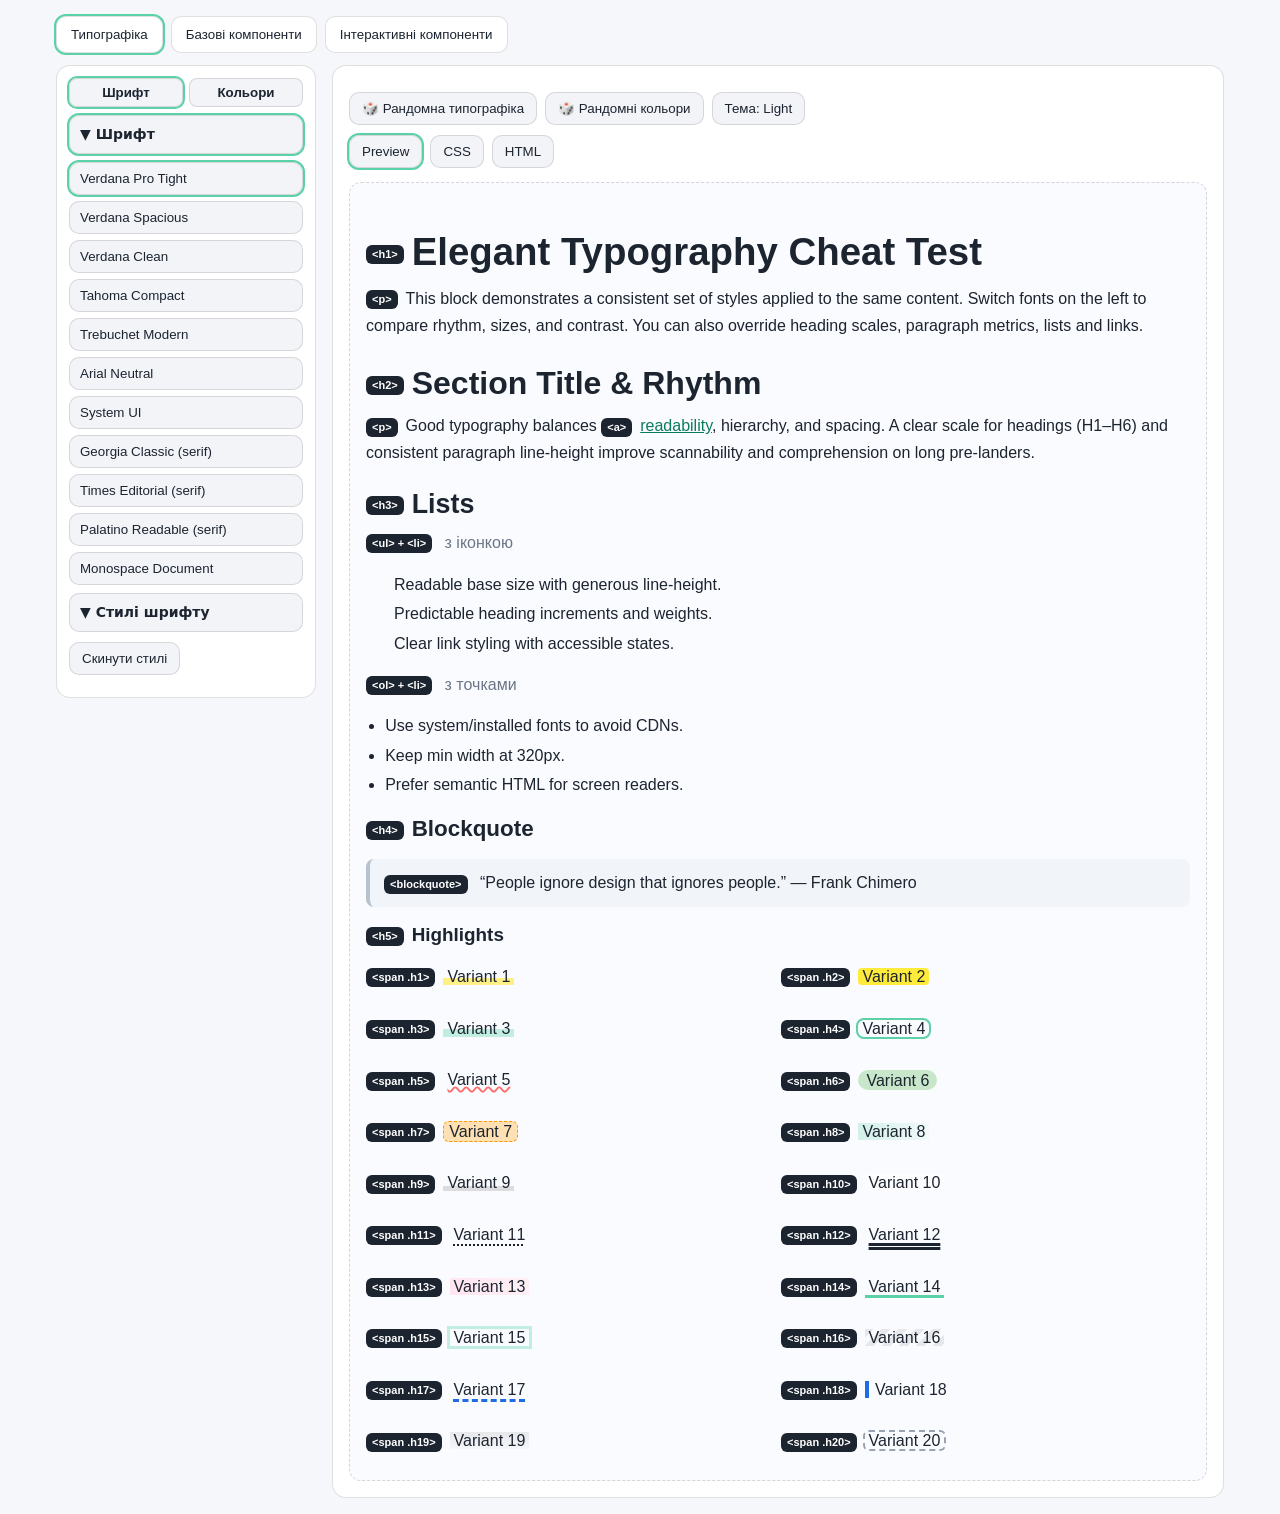
==== index.html @ ba59d9f2 "fix typography, add colors and first buttons" ====
<!DOCTYPE html>
<html lang="uk">
    <head>
        <meta charset="utf-8" />
        <meta
            name="viewport"
            content="width=device-width, initial-scale=1, minimum-scale=1"
        />
        <title>Pre-landers UI Cheatsheet</title>
        <style>
            /* ===== ТЕМА ДОДАТКА (без CSS-змінних) — впливає на оболонку, НЕ на Preview ===== */
            body.theme-dark {
                background: #0b0c0f;
                color: #e6e8ee;
            }
            body.theme-light {
                background: #f6f7fb;
                color: #1c2430;
            }

            /* ===== БАЗОВІ СТИЛІ (за вимогою) ===== */
            * {
                box-sizing: border-box;
            }
            html,
            body {
                height: 100%;
            }
            html {
                scroll-behavior: smooth;
            }
            body {
                margin: 0;
                font: 14px/1.5 system-ui, -apple-system, "Segoe UI", Roboto,
                    Arial, sans-serif;
                -webkit-font-smoothing: antialiased;
                -moz-osx-font-smoothing: grayscale;
            }
            main {
                flex-grow: 1;
            }
            figure {
                margin: 0;
            }
            img {
                max-width: 100%;
                height: auto;
                display: block;
            }

            /* ===== РОЗКЛАДКА ===== */
            .app {
                max-width: 1200px;
                margin: 0 auto;
                padding: 16px;
            }
            .top-tabs {
                display: flex;
                gap: 8px;
                flex-wrap: wrap;
                margin-bottom: 12px;
            }
            .top-tab {
                padding: 10px 14px;
                border-radius: 10px;
                cursor: pointer;
                user-select: none;
                border: 1px solid rgba(0, 0, 0, 0.12);
                background: #fff;
                color: #1c2430;
            }
            body.theme-dark .top-tab {
                border-color: rgba(255, 255, 255, 0.08);
                background: #12141a;
                color: #fff;
            }
            .top-tab[aria-selected="true"] {
                outline: 2px solid #5bd1a8;
            }

            .shell {
                display: grid;
                grid-template-columns: 260px 1fr;
                gap: 16px;
            }
            @media (max-width: 900px) {
                .shell {
                    grid-template-columns: 1fr;
                }
            }
            .tab {
                display: none;
            }
            .tab[data-active="true"] {
                display: grid;
            }

            /* ===== САЙДБАР ===== */
            .sidebar {
                position: sticky;
                top: 12px;
                align-self: start;
                padding: 12px;
                border-radius: 14px;
                border: 1px solid rgba(0, 0, 0, 0.12);
                background: #fff;
            }
            body.theme-dark .sidebar {
                border-color: rgba(255, 255, 255, 0.08);
                background: #12141a;
            }
            .sidebar h4 {
                margin: 8px 0 6px;
                font-size: 12px;
                letter-spacing: 0.06em;
                text-transform: uppercase;
                color: #6b7686;
            }
            body.theme-dark .sidebar h4 {
                color: #9aa3b2;
            }
            .sidebar-tabs {
                display: flex;
                gap: 6px;
                margin-bottom: 8px;
            }
            .sidebar-tab {
                flex: 1;
                padding: 6px 8px;
                border-radius: 8px;
                border: 1px solid rgba(0, 0, 0, 0.12);
                background: #f2f4f8;
                color: #1c2430;
                cursor: pointer;
                text-align: center;
                font-weight: 600;
            }
            body.theme-dark .sidebar-tab {
                background: #0e1015;
                color: #e6e8ee;
                border-color: rgba(255, 255, 255, 0.08);
            }
            .sidebar-tab[aria-selected="true"] {
                outline: 2px solid #5bd1a8;
            }

            /* Акордеон у підпанелі "Шрифт" */
            .acc-head {
                margin: 8px 0;
                padding: 8px 10px;
                border-radius: 10px;
                border: 1px solid rgba(0, 0, 0, 0.12);
                background: #f2f4f8;
                cursor: pointer;
                font-weight: 700;
            }
            body.theme-dark .acc-head {
                background: #0e1015;
                color: #e6e8ee;
                border-color: rgba(255, 255, 255, 0.08);
            }
            .acc-head[aria-expanded="true"] {
                outline: 2px solid #5bd1a8;
            }
            .acc-body {
                display: none;
                margin-top: 8px;
            }
            .acc-body[data-open="true"] {
                display: block;
            }

            .list {
                display: flex;
                flex-direction: column;
                gap: 6px;
                margin: 0;
                padding: 0;
                list-style: none;
            }
            .list button,
            .list .disabled {
                width: 100%;
                text-align: left;
                padding: 8px 10px;
                border-radius: 10px;
                cursor: pointer;
                border: 1px solid rgba(0, 0, 0, 0.12);
                background: #f2f4f8;
                color: #1c2430;
            }
            body.theme-dark .list button,
            body.theme-dark .list .disabled {
                background: #0e1015;
                color: #e6e8ee;
                border-color: rgba(255, 255, 255, 0.08);
            }
            .list .disabled {
                opacity: 0.6;
                cursor: not-allowed;
            }
            .list button.active {
                outline: 2px solid #5bd1a8;
            }

            /* Панель контенту */
            .panel {
                padding: 16px;
                border-radius: 14px;
                border: 1px solid rgba(0, 0, 0, 0.12);
                background: #fff;
            }
            body.theme-dark .panel {
                background: #12141a;
                border-color: rgba(255, 255, 255, 0.08);
            }

            .inner-tabs {
                display: flex;
                gap: 8px;
                margin: 10px 0 14px;
            }
            .inner-tab {
                padding: 8px 12px;
                border-radius: 10px;
                border: 1px solid rgba(0, 0, 0, 0.12);
                background: #f2f4f8;
                color: #1c2430;
                cursor: pointer;
            }
            body.theme-dark .inner-tab {
                background: #0e1015;
                color: #fff;
                border-color: rgba(255, 255, 255, 0.08);
            }
            .inner-tab[aria-selected="true"] {
                outline: 2px solid #5bd1a8;
            }

            .buttons {
                display: flex;
                gap: 8px;
                flex-wrap: wrap;
                margin: 10px 0;
            }
            .btn {
                padding: 8px 12px;
                border-radius: 10px;
                border: 1px solid rgba(0, 0, 0, 0.12);
                background: #f2f4f8;
                color: #1c2430;
                cursor: pointer;
            }
            .btn.primary {
                background: #5bd1a8;
                color: #0a0e0c;
                border-color: transparent;
                font-weight: 600;
            }
            body.theme-dark .btn {
                background: #0e1015;
                color: #e6e8ee;
                border-color: rgba(255, 255, 255, 0.08);
            }
            .btn.ghost {
                background: transparent;
            }

            .badge {
                display: inline-block;
                vertical-align: middle;
                font-size: 11px;
                line-height: 1;
                padding: 4px 6px;
                border-radius: 6px;
                margin-right: 8px;
                color: #fff;
                background: #1c2430;
                font-weight: 700;
            }
            body.theme-dark .badge {
                background: #5bd1a8;
                color: #0a0e0c;
            }

            /* ===== КОНТРОЛИ ===== */
            .controls {
                display: grid;
                grid-template-columns: repeat(2, minmax(0, 1fr));
                gap: 10px;
                margin-top: 10px;
            }
            @media (max-width: 640px) {
                .controls {
                    grid-template-columns: 1fr;
                }
            }
            .control {
                border: 1px solid rgba(0, 0, 0, 0.12);
                border-radius: 10px;
                padding: 10px;
                background: #f2f4f8;
            }
            body.theme-dark .control {
                border-color: rgba(255, 255, 255, 0.08);
                background: #0e1015;
            }
            .control h5 {
                margin: 0 0 8px;
                font-size: 12px;
                color: #6b7686;
                letter-spacing: 0.04em;
                text-transform: uppercase;
            }
            body.theme-dark .control h5 {
                color: #9aa3b2;
            }
            .control .row {
                display: grid;
                grid-template-columns: 120px 1fr;
                gap: 8px;
                align-items: center;
                margin: 6px 0;
            }
            .control label {
                font-size: 12px;
                color: #6b7686;
            }
            body.theme-dark .control label {
                color: #9aa3b2;
            }
            .control select,
            .control input[type="number"] {
                width: 100%;
                padding: 8px;
                border-radius: 8px;
                border: 1px solid rgba(0, 0, 0, 0.15);
                background: #fff;
                color: #1c2430;
            }
            body.theme-dark .control select,
            body.theme-dark .control input[type="number"] {
                background: #0c0e13;
                color: #e6e8ee;
                border-color: rgba(255, 255, 255, 0.12);
            }

            /* ===== ПРЕВ’Ю (фон цього блоку може рандомитись) ===== */
            .preview {
                border: 1px dashed rgba(0, 0, 0, 0.15);
                border-radius: 12px;
                padding: 16px;
                background: #fafbfe;
            }
            body.theme-dark .preview {
                border-color: rgba(255, 255, 255, 0.12);
                background: rgba(255, 255, 255, 0.02);
            }

            /* ===== БАЗОВИЙ ВИГЛЯД КОНТЕНТУ ===== */
            .content h1,
            .content h2,
            .content h3,
            .content h4,
            .content h5,
            .content h6 {
                margin: 0.8em 0 0.35em;
            }
            .content p {
                margin: 0.6em 0;
            }
            .content a {
                color: #0a7c5e;
            }
            .content ul,
            .content ol {
                padding-left: 1.2em;
            }
            .content li {
                margin: 0.35em 0;
            }
            .content blockquote {
                margin: 1em 0;
                padding: 12px 14px;
                border-left: 4px solid #b8c2cc;
                background: #f1f4f8;
                border-radius: 8px;
            }

            /* ===== БЛОКИ КОДУ (CSS/HTML) — високі та «гумові» ===== */
            .codebox {
                background: #10131a;
                border: 1px solid rgba(255, 255, 255, 0.2);
                border-radius: 12px;
                padding: 12px;
                position: relative;
                font-family: "Courier New", Courier, "Lucida Console", Monaco,
                    monospace;
                font-size: 13px;
                line-height: 1.5;
                color: #dfe3ea;
                white-space: pre;
                overflow: auto;
                min-height: 620px;
                max-height: none;
            }
            body.theme-light .codebox {
                background: #0a0c11;
                border-color: rgba(0, 0, 0, 0.2);
                color: #dfe3ea;
            }
            .copybar {
                display: flex;
                justify-content: flex-end;
                gap: 8px;
                margin: 8px 0;
            }
            .notice {
                color: #6b7686;
                font-size: 12px;
            }
            body.theme-dark .notice {
                color: #9aa3b2;
            }

            /* ===== ПІДСВІТКИ (20 варіантів) ===== */
            .highlight {
                padding: 0 0.25em;
            }
            .highlight-1 {
                background: linear-gradient(
                    180deg,
                    rgba(255, 255, 0, 0) 60%,
                    rgba(255, 239, 120, 0.9) 60%
                );
            }
            .highlight-2 {
                background: #ffeb3b;
                border-radius: 4px;
            }
            .highlight-3 {
                box-shadow: inset 0 -8px 0 rgba(91, 209, 168, 0.35);
            }
            .highlight-4 {
                outline: 2px solid #5bd1a8;
                border-radius: 6px;
            }
            .highlight-5 {
                text-decoration: underline wavy #ff6d6d 2px;
            }
            .highlight-6 {
                background: #c8e6c9;
                border-radius: 999px;
                padding: 0.1em 0.5em;
            }
            .highlight-7 {
                background: #ffe0b2;
                border: 1px dashed #ff9800;
                border-radius: 6px;
                padding: 0.05em 0.3em;
            }
            .highlight-8 {
                background: linear-gradient(
                    90deg,
                    rgba(91, 209, 168, 0.25),
                    rgba(91, 209, 168, 0.05)
                );
            }
            .highlight-9 {
                background: linear-gradient(
                    180deg,
                    transparent 70%,
                    rgba(0, 0, 0, 0.12) 0%
                );
            }
            .highlight-10 {
                text-shadow: 0 1px 0 #fff;
                background: linear-gradient(
                    180deg,
                    rgba(255, 255, 255, 0.65),
                    rgba(255, 255, 255, 0.3)
                );
                border-radius: 4px;
            }
            /* додаткові 10 */
            .highlight-11 {
                text-decoration: underline dotted currentColor 2px;
                text-underline-offset: 4px;
            }
            .highlight-12 {
                text-decoration: underline double currentColor 3px;
                text-underline-offset: 3px;
            }
            .highlight-13 {
                background: linear-gradient(90deg, #ffe5f0, #fff0f5);
            }
            .highlight-14 {
                border-bottom: 3px solid #5bd1a8;
            }
            .highlight-15 {
                box-shadow: 0 0 0 3px rgba(91, 209, 168, 0.35);
            }
            .highlight-16 {
                background: repeating-linear-gradient(
                    135deg,
                    rgba(0, 0, 0, 0.08),
                    rgba(0, 0, 0, 0.08) 6px,
                    transparent 6px,
                    transparent 12px
                );
            }
            .highlight-17 {
                text-decoration: underline dashed #1e6be3 3px;
                text-underline-offset: 4px;
            }
            .highlight-18 {
                border-left: 4px solid #1e6be3;
                padding-left: 0.4em;
            }
            .highlight-19 {
                background: linear-gradient(
                    180deg,
                    rgba(0, 0, 0, 0.08),
                    rgba(0, 0, 0, 0.02)
                );
            }
            .highlight-20 {
                outline: 2px dashed #9aa3b2;
                border-radius: 4px;
            }
        </style>
    </head>
    <body class="theme-light">
        <div class="app">
            <div class="top-tabs" role="tablist" aria-label="Main tabs">
                <button
                    class="top-tab"
                    role="tab"
                    aria-selected="true"
                    data-tab="typography"
                >
                    Типографіка
                </button>
                <button
                    class="top-tab"
                    role="tab"
                    aria-selected="false"
                    data-tab="standard"
                >
                    Базові компоненти
                </button>
                <button
                    class="top-tab"
                    role="tab"
                    aria-selected="false"
                    data-tab="interactive"
                >
                    Інтерактивні компоненти
                </button>
            </div>

            <!-- ===== ВКЛАДКА ТИПОГРАФІКА ===== -->
            <section
                class="shell tab"
                id="tab-typography"
                data-active="true"
                aria-label="Типографіка"
            >
                <aside class="sidebar" id="tab-typography-sidebar">
                    <div
                        class="sidebar-tabs"
                        role="tablist"
                        aria-label="Sidebar tabs"
                    >
                        <button
                            class="sidebar-tab"
                            id="sbFontsBtn"
                            aria-selected="true"
                            data-sb="fonts"
                        >
                            Шрифт
                        </button>
                        <button
                            class="sidebar-tab"
                            id="sbColorsBtn"
                            aria-selected="false"
                            data-sb="colors"
                        >
                            Кольори
                        </button>
                    </div>

                    <!-- Підпанель: ШРИФТ -->
                    <div id="sbFonts" data-sb-panel="fonts">
                        <!-- Акордеон "Шрифт" -->
                        <div
                            class="acc-head"
                            role="button"
                            data-acc="fonts"
                            aria-expanded="true"
                        >
                            &#x25BC; Шрифт
                        </div>
                        <div
                            class="acc-body"
                            data-acc-panel="fonts"
                            data-open="true"
                        >
                            <ul class="list" id="fontList"></ul>
                        </div>

                        <!-- Акордеон "Стилі шрифту" -->
                        <div
                            class="acc-head"
                            role="button"
                            data-acc="styles"
                            aria-expanded="false"
                        >
                            &#x25BC; Стилі шрифту
                        </div>
                        <div class="acc-body" data-acc-panel="styles">
                            <div class="control">
                                <h5>База</h5>
                                <div class="row">
                                    <label for="baseSize">Base size</label>
                                    <input
                                        id="baseSize"
                                        type="number"
                                        min="12"
                                        max="22"
                                        step="1"
                                        value="16"
                                    />
                                </div>
                            </div>

                            <div class="control">
                                <h5>Заголовки — розміри</h5>
                                <div class="row">
                                    <label>H1 size</label
                                    ><select data-key="h1.size"></select>
                                </div>
                                <div class="row">
                                    <label>H2 size</label
                                    ><select data-key="h2.size"></select>
                                </div>
                                <div class="row">
                                    <label>H3 size</label
                                    ><select data-key="h3.size"></select>
                                </div>
                                <div class="row">
                                    <label>H4 size</label
                                    ><select data-key="h4.size"></select>
                                </div>
                                <div class="row">
                                    <label>H5 size</label
                                    ><select data-key="h5.size"></select>
                                </div>
                                <div class="row">
                                    <label>H6 size</label
                                    ><select data-key="h6.size"></select>
                                </div>
                            </div>

                            <div class="control">
                                <h5>Заголовки — товщина / міжряддя</h5>
                                <div class="row">
                                    <label>H1</label
                                    ><select data-key="h1.weight"></select>
                                </div>
                                <div class="row">
                                    <label>H2</label
                                    ><select data-key="h2.weight"></select>
                                </div>
                                <div class="row">
                                    <label>H3</label
                                    ><select data-key="h3.weight"></select>
                                </div>
                                <div class="row">
                                    <label>H4</label
                                    ><select data-key="h4.weight"></select>
                                </div>
                                <div class="row">
                                    <label>H5</label
                                    ><select data-key="h5.weight"></select>
                                </div>
                                <div class="row">
                                    <label>H6</label
                                    ><select data-key="h6.weight"></select>
                                </div>

                                <div class="row">
                                    <label>H1 LH</label
                                    ><select data-key="h1.lh"></select>
                                </div>
                                <div class="row">
                                    <label>H2 LH</label
                                    ><select data-key="h2.lh"></select>
                                </div>
                                <div class="row">
                                    <label>H3 LH</label
                                    ><select data-key="h3.lh"></select>
                                </div>
                                <div class="row">
                                    <label>H4 LH</label
                                    ><select data-key="h4.lh"></select>
                                </div>
                                <div class="row">
                                    <label>H5 LH</label
                                    ><select data-key="h5.lh"></select>
                                </div>
                                <div class="row">
                                    <label>H6 LH</label
                                    ><select data-key="h6.lh"></select>
                                </div>
                            </div>

                            <div class="control">
                                <h5>Параграфи / Посилання / Списки</h5>
                                <div class="row">
                                    <label>P size</label
                                    ><select data-key="p.size"></select>
                                </div>
                                <div class="row">
                                    <label>P weight</label
                                    ><select data-key="p.weight"></select>
                                </div>
                                <div class="row">
                                    <label>P line-height</label
                                    ><select data-key="p.lh"></select>
                                </div>
                                <div class="row">
                                    <label>Links</label>
                                    <select id="linkStyle">
                                        <option value="underline">
                                            underline
                                        </option>
                                        <option value="hover">
                                            hover only
                                        </option>
                                        <option value="underline-hover">
                                            hover & underline
                                        </option>
                                        <option value="hover-color">
                                            hover color
                                        </option>
                                        <option value="none">none</option>
                                    </select>
                                </div>
                                <div class="row">
                                    <label>UL style</label>
                                    <select id="ulStyle">
                                        <option value="disc">disc</option>
                                        <option value="circle">circle</option>
                                        <option value="square">square</option>
                                        <option value="icon">icon</option>
                                    </select>
                                </div>
                                <div class="row">
                                    <label>OL style</label>
                                    <select id="olStyle">
                                        <option value="disc">disc</option>
                                        <option value="decimal">decimal</option>
                                        <option value="decimal-leading-zero">
                                            decimal-leading-zero
                                        </option>
                                        <option value="lower-alpha">
                                            lower-alpha
                                        </option>
                                    </select>
                                </div>
                            </div>
                        </div>
                    </div>

                    <!-- Підпанель: КОЛЬОРИ (для Preview) -->
                    <div id="sbColors" data-sb-panel="colors" hidden>
                        <h4>Кольори</h4>
                        <div class="control">
                            <h5>Фон Preview</h5>
                            <div class="row">
                                <label>Background</label
                                ><select id="c-bg"></select>
                            </div>
                        </div>

                        <div class="control">
                            <h5>Текст</h5>
                            <div class="row">
                                <label>Звичайний</label
                                ><select id="c-text"></select>
                            </div>
                            <div class="row">
                                <label>Заголовки</label
                                ><select id="c-headings"></select>
                            </div>
                        </div>

                        <div class="control">
                            <h5>Посилання</h5>
                            <div class="row">
                                <label>Link</label
                                ><select id="c-link"></select>
                            </div>
                            <div class="row">
                                <label>Hover</label
                                ><select id="c-link-hover"></select>
                            </div>
                        </div>

                        <div class="control">
                            <h5>Blockquote</h5>
                            <div class="row">
                                <label>BQ color</label
                                ><select id="c-bq-color"></select>
                            </div>
                            <div class="row">
                                <label>BQ bg</label
                                ><select id="c-bq-bg"></select>
                            </div>
                            <div class="row">
                                <label>BQ border</label
                                ><select id="c-bq-border"></select>
                            </div>
                        </div>
                    </div>

                    <div class="buttons">
                        <button class="btn" id="resetBtn">Скинути стилі</button>
                    </div>
                </aside>

                <main class="panel">
                    <div class="buttons">
                        <button class="btn" id="randomizeTopBtn">
                            🎲 Рандомна типографіка
                        </button>
                        <button class="btn" id="randomColorsBtn">
                            🎲 Рандомні кольори
                        </button>
                        <button class="btn" id="themeBtn">Тема: Light</button>
                    </div>

                    <div
                        class="inner-tabs"
                        role="tablist"
                        aria-label="Typography inner tabs"
                    >
                        <button
                            class="inner-tab"
                            role="tab"
                            aria-selected="true"
                            data-inner="preview"
                        >
                            Preview
                        </button>
                        <button
                            class="inner-tab"
                            role="tab"
                            aria-selected="false"
                            data-inner="css"
                        >
                            CSS
                        </button>
                        <button
                            class="inner-tab"
                            role="tab"
                            aria-selected="false"
                            data-inner="html"
                        >
                            HTML
                        </button>
                    </div>

                    <!-- PREVIEW -->
                    <div
                        id="typoPreview"
                        class="preview"
                        data-inner-panel="preview"
                    >
                        <div id="previewScope" class="content hover-mode">
                            <h1>
                                <span class="badge">&lt;h1&gt;</span>Elegant
                                Typography Cheat Test
                            </h1>

                            <p>
                                <span class="badge">&lt;p&gt;</span>This block
                                demonstrates a consistent set of styles applied
                                to the same content. Switch fonts on the left to
                                compare rhythm, sizes, and contrast. You can
                                also override heading scales, paragraph metrics,
                                lists and links.
                            </p>

                            <h2>
                                <span class="badge">&lt;h2&gt;</span>Section
                                Title &amp; Rhythm
                            </h2>
                            <p>
                                <span class="badge">&lt;p&gt;</span>Good
                                typography balances
                                <a href="#"
                                    ><span class="badge">&lt;a&gt;</span
                                    >readability</a
                                >, hierarchy, and spacing. A clear scale for
                                headings (H1–H6) and consistent paragraph
                                line-height improve scannability and
                                comprehension on long pre-landers.
                            </p>

                            <h3><span class="badge">&lt;h3&gt;</span>Lists</h3>

                            <p id="ulLabel" class="notice">
                                <span class="badge"
                                    >&lt;ul&gt; + &lt;li&gt;</span
                                >
                                з іконкою
                            </p>
                            <ul>
                                <li>
                                    Readable base size with generous
                                    line-height.
                                </li>
                                <li>
                                    Predictable heading increments and weights.
                                </li>
                                <li>
                                    Clear link styling with accessible states.
                                </li>
                            </ul>

                            <p id="olLabel" class="notice">
                                <span class="badge"
                                    >&lt;ol&gt; + &lt;li&gt;</span
                                >
                                з точками
                            </p>
                            <ol>
                                <li>
                                    Use system/installed fonts to avoid CDNs.
                                </li>
                                <li>Keep min width at 320px.</li>
                                <li>
                                    Prefer semantic HTML for screen readers.
                                </li>
                            </ol>

                            <h4>
                                <span class="badge">&lt;h4&gt;</span>Blockquote
                            </h4>
                            <blockquote>
                                <span class="badge">&lt;blockquote&gt;</span>
                                “People ignore design that ignores people.” —
                                Frank Chimero
                            </blockquote>

                            <h5>
                                <span class="badge">&lt;h5&gt;</span>Highlights
                            </h5>
                            <!-- 20 варіантів підсвітки -->
                            <div
                                style="
                                    display: grid;
                                    grid-template-columns: repeat(
                                        2,
                                        minmax(0, 1fr)
                                    );
                                    gap: 6px;
                                "
                            >
                                <p>
                                    <span class="badge">&lt;span .h1&gt;</span
                                    ><span class="highlight highlight-1"
                                        >Variant 1</span
                                    >
                                </p>
                                <p>
                                    <span class="badge">&lt;span .h2&gt;</span
                                    ><span class="highlight highlight-2"
                                        >Variant 2</span
                                    >
                                </p>
                                <p>
                                    <span class="badge">&lt;span .h3&gt;</span
                                    ><span class="highlight highlight-3"
                                        >Variant 3</span
                                    >
                                </p>
                                <p>
                                    <span class="badge">&lt;span .h4&gt;</span
                                    ><span class="highlight highlight-4"
                                        >Variant 4</span
                                    >
                                </p>
                                <p>
                                    <span class="badge">&lt;span .h5&gt;</span
                                    ><span class="highlight highlight-5"
                                        >Variant 5</span
                                    >
                                </p>
                                <p>
                                    <span class="badge">&lt;span .h6&gt;</span
                                    ><span class="highlight highlight-6"
                                        >Variant 6</span
                                    >
                                </p>
                                <p>
                                    <span class="badge">&lt;span .h7&gt;</span
                                    ><span class="highlight highlight-7"
                                        >Variant 7</span
                                    >
                                </p>
                                <p>
                                    <span class="badge">&lt;span .h8&gt;</span
                                    ><span class="highlight highlight-8"
                                        >Variant 8</span
                                    >
                                </p>
                                <p>
                                    <span class="badge">&lt;span .h9&gt;</span
                                    ><span class="highlight highlight-9"
                                        >Variant 9</span
                                    >
                                </p>
                                <p>
                                    <span class="badge">&lt;span .h10&gt;</span
                                    ><span class="highlight highlight-10"
                                        >Variant 10</span
                                    >
                                </p>

                                <p>
                                    <span class="badge">&lt;span .h11&gt;</span
                                    ><span class="highlight highlight-11"
                                        >Variant 11</span
                                    >
                                </p>
                                <p>
                                    <span class="badge">&lt;span .h12&gt;</span
                                    ><span class="highlight highlight-12"
                                        >Variant 12</span
                                    >
                                </p>
                                <p>
                                    <span class="badge">&lt;span .h13&gt;</span
                                    ><span class="highlight highlight-13"
                                        >Variant 13</span
                                    >
                                </p>
                                <p>
                                    <span class="badge">&lt;span .h14&gt;</span
                                    ><span class="highlight highlight-14"
                                        >Variant 14</span
                                    >
                                </p>
                                <p>
                                    <span class="badge">&lt;span .h15&gt;</span
                                    ><span class="highlight highlight-15"
                                        >Variant 15</span
                                    >
                                </p>
                                <p>
                                    <span class="badge">&lt;span .h16&gt;</span
                                    ><span class="highlight highlight-16"
                                        >Variant 16</span
                                    >
                                </p>
                                <p>
                                    <span class="badge">&lt;span .h17&gt;</span
                                    ><span class="highlight highlight-17"
                                        >Variant 17</span
                                    >
                                </p>
                                <p>
                                    <span class="badge">&lt;span .h18&gt;</span
                                    ><span class="highlight highlight-18"
                                        >Variant 18</span
                                    >
                                </p>
                                <p>
                                    <span class="badge">&lt;span .h19&gt;</span
                                    ><span class="highlight highlight-19"
                                        >Variant 19</span
                                    >
                                </p>
                                <p>
                                    <span class="badge">&lt;span .h20&gt;</span
                                    ><span class="highlight highlight-20"
                                        >Variant 20</span
                                    >
                                </p>
                            </div>
                        </div>
                    </div>

                    <!-- CSS -->
                    <div id="typoCSS" data-inner-panel="css" hidden>
                        <div class="copybar">
                            <button class="btn" id="copyCssBtn">
                                Copy CSS
                            </button>
                        </div>
                        <div id="cssOutput" class="codebox"></div>
                        <p class="notice">
                            Скопійований CSS: спочатку «Базові стилі», потім
                            обрана типографіка та кольори Preview.
                        </p>
                    </div>

                    <!-- HTML -->
                    <div id="typoHTML" data-inner-panel="html" hidden>
                        <div class="copybar">
                            <button class="btn" id="copyHtmlBtn">
                                Copy HTML
                            </button>
                        </div>
                        <div id="htmlOutput" class="codebox"></div>
                    </div>
                </main>
            </section>

            <!-- ===== ВКЛАДКА БАЗОВІ КОМПОНЕНТИ ===== -->
            <section
                class="shell tab"
                id="tab-standard"
                aria-label="Базові компоненти"
                hidden
            >
                <aside class="sidebar" id="standardSidebar">
                    <h4>Базові</h4>
                    <ul class="list">
                        <button id="stdButtonsBtn" class="active">
                            Buttons
                        </button>
                        <li class="disabled">Header / Navbar</li>
                        <li class="disabled">Advertisement | Disclosure</li>
                        <li class="disabled">Breadcrumbs</li>
                        <li class="disabled">Images (hero/product/avatar)</li>
                        <li class="disabled">Footer (links + modals)</li>
                    </ul>
                    <h4>Контент</h4>
                    <ul class="list">
                        <li class="disabled">Callout/Alert</li>
                        <li class="disabled">FAQ</li>
                        <li class="disabled">Testimonials</li>
                        <li class="disabled">Comments</li>
                    </ul>
                </aside>

                <main class="panel">
                    <div
                        class="inner-tabs"
                        role="tablist"
                        aria-label="Standard inner tabs"
                    >
                        <button
                            class="inner-tab"
                            role="tab"
                            aria-selected="true"
                            data-inner="std-preview"
                        >
                            Preview
                        </button>
                        <button
                            class="inner-tab"
                            role="tab"
                            aria-selected="false"
                            data-inner="std-css"
                        >
                            CSS
                        </button>
                        <button
                            class="inner-tab"
                            role="tab"
                            aria-selected="false"
                            data-inner="std-html"
                        >
                            HTML
                        </button>
                    </div>

                    <!-- PREVIEW: BUTTONS -->
                    <div
                        id="stdPreview"
                        class="preview"
                        data-inner-panel="std-preview"
                    >
                        <div class="content">
                            <h3>
                                <span class="badge">&lt;Buttons&gt;</span>10
                                варіантів
                            </h3>
                            <div
                                class="btn-grid"
                                style="
                                    display: grid;
                                    grid-template-columns: repeat(
                                        2,
                                        minmax(0, 1fr)
                                    );
                                    gap: 10px;
                                "
                            >
                                <button class="cmp-btn btn-solid">
                                    Solid Primary
                                </button>
                                <button class="cmp-btn btn-outline">
                                    Outline
                                </button>
                                <button class="cmp-btn btn-ghost2">
                                    Ghost
                                </button>
                                <button class="cmp-btn btn-soft">Soft</button>
                                <button class="cmp-btn btn-gradient">
                                    Gradient
                                </button>
                                <button class="cmp-btn btn-pill">Pill</button>
                                <button class="cmp-btn btn-icon-left">
                                    <img
                                        alt=""
                                        src="https://cdn.jsdelivr.net/npm/bootstrap-icons@1.11.3/icons/arrow-right.svg"
                                    />Icon Left
                                </button>
                                <button class="cmp-btn btn-elevated">
                                    Elevated
                                </button>
                                <button class="cmp-btn btn-linkish">
                                    Link-like
                                </button>
                                <button class="cmp-btn btn-dashed">
                                    Dashed
                                </button>
                            </div>
                        </div>
                    </div>

                    <!-- CSS -->
                    <div id="stdCSS" data-inner-panel="std-css" hidden>
                        <div class="copybar">
                            <button class="btn" id="copyStdCssBtn">
                                Copy CSS
                            </button>
                        </div>
                        <div id="stdCssOutput" class="codebox"></div>
                    </div>

                    <!-- HTML -->
                    <div id="stdHTML" data-inner-panel="std-html" hidden>
                        <div class="copybar">
                            <button class="btn" id="copyStdHtmlBtn">
                                Copy HTML
                            </button>
                        </div>
                        <div id="stdHtmlOutput" class="codebox"></div>
                    </div>
                </main>
            </section>

            <!-- ===== ВКЛАДКА ІНТЕРАКТИВНІ КОМПОНЕНТИ ===== -->
            <section
                class="shell tab"
                id="tab-interactive"
                aria-label="Інтерактивні компоненти"
                hidden
            >
                <aside class="sidebar" id="interactiveSidebar">
                    <h4>Модулі</h4>
                    <ul class="list">
                        <li class="disabled">Modals</li>
                        <li class="disabled">Toasts</li>
                        <li class="disabled">Cookie / GDPR</li>
                        <li class="disabled">Countdown</li>
                        <li class="disabled">Sweepstakes / Wheel / Quiz</li>
                        <li class="disabled">Social Proof</li>
                        <li class="disabled">Order Form variants</li>
                        <li class="disabled">Sticky CTA / Bars</li>
                        <li class="disabled">Lockers (CTA → unlock)</li>
                    </ul>
                </aside>
                <main class="panel">
                    <p class="notice">Тут будуть інтерактивні демо та API.</p>
                </main>
            </section>
        </div>

        <style id="typoStyle"></style>
        <style id="stdButtonsStyle"></style>
        <script>
            /* ---------- ПРЕСЕТИ ШРИФТІВ (починаємо з Verdana) ---------- */
            const PRESETS = [
                {
                    id: "verdana-pro-tight",
                    name: "Verdana Pro Tight",
                    family: "Verdana, Geneva, Tahoma, sans-serif",
                    base: 16,
                    h: {
                        1: { size: 2.4, weight: 800, lh: 1.12 },
                        2: { size: 2.0, weight: 700, lh: 1.18 },
                        3: { size: 1.68, weight: 700, lh: 1.22 },
                        4: { size: 1.4, weight: 700, lh: 1.26 },
                        5: { size: 1.18, weight: 700, lh: 1.3 },
                        6: { size: 1.0, weight: 700, lh: 1.34 },
                    },
                    p: { size: 1.0, weight: 400, lh: 1.65 },
                    link: "underline",
                    ul: "disc",
                    ol: "disc",
                },
                {
                    id: "verdana-spacious",
                    name: "Verdana Spacious",
                    family: "Verdana, Geneva, Tahoma, sans-serif",
                    base: 16,
                    h: {
                        1: { size: 2.5, weight: 800, lh: 1.12 },
                        2: { size: 2.05, weight: 700, lh: 1.18 },
                        3: { size: 1.75, weight: 700, lh: 1.22 },
                        4: { size: 1.45, weight: 700, lh: 1.26 },
                        5: { size: 1.2, weight: 700, lh: 1.3 },
                        6: { size: 1.0, weight: 700, lh: 1.34 },
                    },
                    p: { size: 1.02, weight: 400, lh: 1.75 },
                    link: "hover",
                    ul: "disc",
                    ol: "disc",
                },
                {
                    id: "verdana-clean",
                    name: "Verdana Clean",
                    family: "Verdana, Geneva, Tahoma, sans-serif",
                    base: 16,
                    h: {
                        1: { size: 2.35, weight: 800, lh: 1.15 },
                        2: { size: 1.95, weight: 700, lh: 1.2 },
                        3: { size: 1.6, weight: 700, lh: 1.25 },
                        4: { size: 1.35, weight: 700, lh: 1.3 },
                        5: { size: 1.15, weight: 700, lh: 1.35 },
                        6: { size: 1.0, weight: 700, lh: 1.4 },
                    },
                    p: { size: 1.0, weight: 400, lh: 1.7 },
                    link: "underline",
                    ul: "disc",
                    ol: "disc",
                },
                {
                    id: "tahoma-compact",
                    name: "Tahoma Compact",
                    family: "Tahoma, Verdana, Segoe, sans-serif",
                    base: 16,
                    h: {
                        1: { size: 2.2, weight: 800, lh: 1.15 },
                        2: { size: 1.85, weight: 700, lh: 1.2 },
                        3: { size: 1.55, weight: 700, lh: 1.25 },
                        4: { size: 1.3, weight: 700, lh: 1.3 },
                        5: { size: 1.12, weight: 700, lh: 1.35 },
                        6: { size: 1.0, weight: 700, lh: 1.4 },
                    },
                    p: { size: 0.98, weight: 400, lh: 1.65 },
                    link: "underline",
                    ul: "disc",
                    ol: "disc",
                },
                {
                    id: "trebuchet-modern",
                    name: "Trebuchet Modern",
                    family: '"Trebuchet MS","Segoe UI",Tahoma,sans-serif',
                    base: 16,
                    h: {
                        1: { size: 2.45, weight: 800, lh: 1.12 },
                        2: { size: 2.0, weight: 700, lh: 1.18 },
                        3: { size: 1.65, weight: 700, lh: 1.22 },
                        4: { size: 1.38, weight: 700, lh: 1.28 },
                        5: { size: 1.18, weight: 700, lh: 1.32 },
                        6: { size: 1.0, weight: 700, lh: 1.36 },
                    },
                    p: { size: 1.02, weight: 400, lh: 1.7 },
                    link: "hover",
                    ul: "disc",
                    ol: "disc",
                },
                {
                    id: "arial-neutral",
                    name: "Arial Neutral",
                    family: "Arial, Helvetica, sans-serif",
                    base: 16,
                    h: {
                        1: { size: 2.3, weight: 800, lh: 1.15 },
                        2: { size: 1.9, weight: 700, lh: 1.2 },
                        3: { size: 1.6, weight: 700, lh: 1.25 },
                        4: { size: 1.35, weight: 700, lh: 1.28 },
                        5: { size: 1.15, weight: 700, lh: 1.32 },
                        6: { size: 1.0, weight: 700, lh: 1.36 },
                    },
                    p: { size: 1.0, weight: 400, lh: 1.68 },
                    link: "underline",
                    ul: "disc",
                    ol: "disc",
                },
                {
                    id: "system-ui",
                    name: "System UI",
                    family: 'system-ui,-apple-system,"Segoe UI",Roboto,Ubuntu,Cantarell,"Noto Sans","Helvetica Neue",Arial,sans-serif',
                    base: 16,
                    h: {
                        1: { size: 2.4, weight: 800, lh: 1.12 },
                        2: { size: 2.0, weight: 700, lh: 1.18 },
                        3: { size: 1.7, weight: 700, lh: 1.22 },
                        4: { size: 1.4, weight: 700, lh: 1.26 },
                        5: { size: 1.2, weight: 700, lh: 1.3 },
                        6: { size: 1.0, weight: 700, lh: 1.34 },
                    },
                    p: { size: 1.0, weight: 400, lh: 1.7 },
                    link: "hover",
                    ul: "disc",
                    ol: "disc",
                },
                {
                    id: "georgia-classic",
                    name: "Georgia Classic (serif)",
                    family: 'Georgia,"Times New Roman",Times,serif',
                    base: 16,
                    h: {
                        1: { size: 2.5, weight: 800, lh: 1.12 },
                        2: { size: 2.05, weight: 700, lh: 1.18 },
                        3: { size: 1.75, weight: 700, lh: 1.2 },
                        4: { size: 1.45, weight: 700, lh: 1.26 },
                        5: { size: 1.2, weight: 700, lh: 1.3 },
                        6: { size: 1.0, weight: 700, lh: 1.34 },
                    },
                    p: { size: 1.02, weight: 400, lh: 1.8 },
                    link: "underline",
                    ul: "disc",
                    ol: "disc",
                },
                {
                    id: "times-editorial",
                    name: "Times Editorial (serif)",
                    family: '"Times New Roman",Times,Georgia,serif',
                    base: 16,
                    h: {
                        1: { size: 2.6, weight: 800, lh: 1.1 },
                        2: { size: 2.1, weight: 700, lh: 1.16 },
                        3: { size: 1.8, weight: 700, lh: 1.2 },
                        4: { size: 1.5, weight: 700, lh: 1.26 },
                        5: { size: 1.22, weight: 700, lh: 1.3 },
                        6: { size: 1.0, weight: 700, lh: 1.34 },
                    },
                    p: { size: 1.02, weight: 400, lh: 1.78 },
                    link: "underline",
                    ul: "disc",
                    ol: "disc",
                },
                {
                    id: "palatino-readable",
                    name: "Palatino Readable (serif)",
                    family: '"Palatino Linotype","Book Antiqua",Palatino,Georgia,serif',
                    base: 16,
                    h: {
                        1: { size: 2.45, weight: 800, lh: 1.12 },
                        2: { size: 2.0, weight: 700, lh: 1.18 },
                        3: { size: 1.7, weight: 700, lh: 1.22 },
                        4: { size: 1.42, weight: 700, lh: 1.26 },
                        5: { size: 1.18, weight: 700, lh: 1.3 },
                        6: { size: 1.0, weight: 700, lh: 1.34 },
                    },
                    p: { size: 1.02, weight: 400, lh: 1.8 },
                    link: "hover",
                    ul: "disc",
                    ol: "disc",
                },
                {
                    id: "mono-doc",
                    name: "Monospace Document",
                    family: '"Courier New",Courier,"Lucida Console",Monaco,monospace',
                    base: 16,
                    h: {
                        1: { size: 2.1, weight: 800, lh: 1.12 },
                        2: { size: 1.8, weight: 700, lh: 1.18 },
                        3: { size: 1.55, weight: 700, lh: 1.22 },
                        4: { size: 1.35, weight: 700, lh: 1.28 },
                        5: { size: 1.15, weight: 700, lh: 1.32 },
                        6: { size: 1.0, weight: 700, lh: 1.36 },
                    },
                    p: { size: 0.98, weight: 400, lh: 1.7 },
                    link: "none",
                    ul: "square",
                    ol: "disc",
                },
            ];

            /* ---------- ПАЛІТРИ ДЛЯ ВИБОРУ ---------- */
            const COLOR_PALETTE = [
                ["#1c2430", "Ink"],
                ["#111827", "Near Black"],
                ["#334155", "Slate"],
                ["#0a7c5e", "Teal"],
                ["#0f766e", "Deep Teal"],
                ["#1e6be3", "Blue"],
                ["#7a3aed", "Purple"],
                ["#e11d48", "Crimson"],
                ["#15803d", "Green"],
                ["#c2410c", "Orange"],
                ["#6b7280", "Gray"],
                ["#9aa3b2", "Muted Gray"],
                ["#ffffff", "White"],
                ["#e6e8ee", "Off White"],
                ["#f1f4f8", "Panel"],
            ];
            const BG_PALETTE = [
                ["#f6f7fb", "Light"],
                ["#ffffff", "White"],
                ["#fdf7e3", "Ivory"],
                ["#f4f1ee", "Paper"],
                ["#f3f8f6", "Mint"],
                ["#0b0c0f", "Charcoal"],
                ["#0a0c11", "Night"],
                ["#0f172a", "Navy"],
                ["#111827", "Slate Dark"],
            ];

            /* ---------- СТАН ---------- */
            let current = structuredClone(PRESETS[0]);
            let overrides = { ul: "icon", ol: "disc" }; // типографічні оверриди
            let colors = {
                // КОЛЬОРИ ЛИШЕ ДЛЯ PREVIEW
                bgPreview: "#fafbfe",
                text: "#1c2430",
                headings: "#1c2430",
                link: "#0a7c5e",
                linkHover: "#046b54",
                bqColor: "#1c2430",
                bqBg: "#f1f4f8",
                bqBorder: "#b8c2cc",
            };

            /* ---------- ПОСИЛАННЯ НА UI ---------- */
            const tabs = document.querySelectorAll(".top-tab");
            const tabPanels = {
                typography: document.getElementById("tab-typography"),
                standard: document.getElementById("tab-standard"),
                interactive: document.getElementById("tab-interactive"),
            };
            tabs.forEach((btn) => {
                btn.addEventListener("click", () => {
                    tabs.forEach((b) =>
                        b.setAttribute("aria-selected", "false")
                    );
                    btn.setAttribute("aria-selected", "true");
                    const key = btn.dataset.tab;
                    Object.entries(tabPanels).forEach(([k, el]) => {
                        el.dataset.active = k === key ? "true" : "";
                        el.hidden = k !== key;
                    });
                    setTimeout(equalizeCodeHeights, 0);
                });
            });

            /* ---------- ВКЛАДКИ САЙДБАРУ (Шрифт/Кольори) ---------- */
            document.querySelectorAll(".sidebar-tab").forEach((b) => {
                b.addEventListener("click", () => {
                    document
                        .querySelectorAll(".sidebar-tab")
                        .forEach((x) =>
                            x.setAttribute("aria-selected", "false")
                        );
                    b.setAttribute("aria-selected", "true");
                    const key = b.dataset.sb;
                    document
                        .querySelectorAll("[data-sb-panel]")
                        .forEach((p) => {
                            p.hidden = p.dataset.sbPanel !== key;
                        });
                });
            });

            /* ---------- АКОРДЕОН У "Шрифт" ---------- */
            function openAcc(which) {
                document
                    .querySelectorAll(".acc-head")
                    .forEach((h) => h.setAttribute("aria-expanded", "false"));
                document
                    .querySelectorAll(".acc-body")
                    .forEach((b) => (b.dataset.open = ""));
                const head = document.querySelector(
                    `.acc-head[data-acc="${which}"]`
                );
                const body = document.querySelector(
                    `.acc-body[data-acc-panel="${which}"]`
                );
                if (head && body) {
                    head.setAttribute("aria-expanded", "true");
                    body.dataset.open = "true";
                }
            }
            document.querySelectorAll(".acc-head").forEach((h) => {
                h.addEventListener("click", () => openAcc(h.dataset.acc));
            });

            /* ---------- РЕНДЕР ШРИФТІВ ---------- */
            const fontList = document.getElementById("fontList");
            const sizeOptions = [
                0.9, 1.0, 1.05, 1.1, 1.15, 1.2, 1.3, 1.4, 1.6, 1.8, 2.0, 2.2,
                2.4, 2.6,
            ];
            const weightOptions = [300, 400, 500, 600, 700, 800, 900];
            const lhOptions = [
                1.1, 1.15, 1.2, 1.25, 1.3, 1.35, 1.4, 1.5, 1.6, 1.7, 1.8,
            ];

            function renderFonts() {
                fontList.innerHTML = "";
                PRESETS.forEach((p) => {
                    const b = document.createElement("button");
                    b.textContent = p.name;
                    if (p.id === current.id) b.classList.add("active");
                    b.addEventListener("click", () => {
                        current = structuredClone(
                            PRESETS.find((x) => x.id === p.id)
                        );
                        overrides = { ul: "icon", ol: "disc" }; // повертаємо дефолти списків
                        applyStyles();
                        syncControls();
                        renderCSS();
                        renderHTML();
                        renderListLabels();
                        renderFonts();
                        equalizeCodeHeights();
                    });
                    fontList.appendChild(b);
                });
            }
            renderFonts();

            /* ---------- ХЕЛПЕРИ ДЛЯ СЕЛЕКТІВ ---------- */
            function fillSelect(el, arr, value) {
                el.innerHTML = "";
                arr.forEach((v) => {
                    const opt = document.createElement("option");
                    opt.value = v;
                    opt.textContent = String(v);
                    if (String(v) === String(value)) opt.selected = true;
                    el.appendChild(opt);
                });
            }
            function fillColorSelect(el, palette, currentHex) {
                el.innerHTML = "";
                palette.forEach(([hex, name]) => {
                    const opt = document.createElement("option");
                    opt.value = hex;
                    opt.textContent = name + " " + hex;
                    if (hex.toLowerCase() === currentHex.toLowerCase())
                        opt.selected = true;
                    el.appendChild(opt);
                });
            }

            /* ---------- СИНХРОНІЗАЦІЯ КОНТРОЛІВ ---------- */
            function syncControls() {
                document.getElementById("baseSize").value = current.base;
                const map = [
                    ["h1.size", current.h[1].size],
                    ["h2.size", current.h[2].size],
                    ["h3.size", current.h[3].size],
                    ["h4.size", current.h[4].size],
                    ["h5.size", current.h[5].size],
                    ["h6.size", current.h[6].size],
                    ["h1.weight", current.h[1].weight],
                    ["h2.weight", current.h[2].weight],
                    ["h3.weight", current.h[3].weight],
                    ["h4.weight", current.h[4].weight],
                    ["h5.weight", current.h[5].weight],
                    ["h6.weight", current.h[6].weight],
                    ["h1.lh", current.h[1].lh],
                    ["h2.lh", current.h[2].lh],
                    ["h3.lh", current.h[3].lh],
                    ["h4.lh", current.h[4].lh],
                    ["h5.lh", current.h[5].lh],
                    ["h6.lh", current.h[6].lh],
                    ["p.size", current.p.size],
                    ["p.weight", current.p.weight],
                    ["p.lh", current.p.lh],
                ];
                document.querySelectorAll("[data-key]").forEach((sel) => {
                    const found = map.find(([k]) => k === sel.dataset.key);
                    if (!found) return;
                    const val = overrides[sel.dataset.key] ?? found[1];
                    if (sel.dataset.key.includes(".size"))
                        fillSelect(sel, sizeOptions, val);
                    else if (sel.dataset.key.includes(".weight"))
                        fillSelect(sel, weightOptions, val);
                    else if (sel.dataset.key.includes(".lh"))
                        fillSelect(sel, lhOptions, val);
                });
                document.getElementById("linkStyle").value =
                    overrides["link"] ?? current.link;
                document.getElementById("ulStyle").value =
                    overrides["ul"] ?? current.ul;
                document.getElementById("olStyle").value =
                    overrides["ol"] ?? current.ol;

                // селекти кольорів (для Preview)
                fillColorSelect(
                    document.getElementById("c-bg"),
                    BG_PALETTE,
                    colors.bgPreview
                );
                fillColorSelect(
                    document.getElementById("c-text"),
                    COLOR_PALETTE,
                    colors.text
                );
                fillColorSelect(
                    document.getElementById("c-headings"),
                    COLOR_PALETTE,
                    colors.headings
                );
                fillColorSelect(
                    document.getElementById("c-link"),
                    COLOR_PALETTE,
                    colors.link
                );
                fillColorSelect(
                    document.getElementById("c-link-hover"),
                    COLOR_PALETTE,
                    colors.linkHover
                );
                fillColorSelect(
                    document.getElementById("c-bq-color"),
                    COLOR_PALETTE,
                    colors.bqColor
                );
                fillColorSelect(
                    document.getElementById("c-bq-bg"),
                    COLOR_PALETTE,
                    colors.bqBg
                );
                fillColorSelect(
                    document.getElementById("c-bq-border"),
                    COLOR_PALETTE,
                    colors.bqBorder
                );
            }

            /* ---------- КОЛІРНІ МАТЕМАТИЧНІ ФУНКЦІЇ ---------- */
            function hexToRgb(h) {
                const m = /^#?([a-f\d]{2})([a-f\d]{2})([a-f\d]{2})$/i.exec(h);
                return m
                    ? {
                          r: parseInt(m[1], 16),
                          g: parseInt(m[2], 16),
                          b: parseInt(m[3], 16),
                      }
                    : null;
            }
            function luminance(hex) {
                const { r, g, b } = hexToRgb(hex);
                const a = [r, g, b].map((v) => {
                    v /= 255;
                    return v <= 0.03928
                        ? v / 12.92
                        : Math.pow((v + 0.055) / 1.055, 2.4);
                });
                return 0.2126 * a[0] + 0.7152 * a[1] + 0.0722 * a[2];
            }
            function contrast(hex1, hex2) {
                const L1 = luminance(hex1),
                    L2 = luminance(hex2);
                const [a, b] = L1 > L2 ? [L1, L2] : [L2, L1];
                return (a + 0.05) / (b + 0.05);
            }
            function mix(hex1, hex2, ratio) {
                const c1 = hexToRgb(hex1),
                    c2 = hexToRgb(hex2);
                const m = (a, b) => Math.round(a * (1 - ratio) + b * ratio);
                return (
                    "#" +
                    [m(c1.r, c2.r), m(c1.g, c2.g), m(c1.b, c2.b)]
                        .map((x) => x.toString(16).padStart(2, "0"))
                        .join("")
                );
            }
            function lighten(hex, amt = 0.15) {
                return mix(hex, "#ffffff", amt);
            }
            function darken(hex, amt = 0.15) {
                return mix(hex, "#000000", amt);
            }

            /* ---------- ЗАСТОСУВАННЯ СТИЛІВ І КОЛЬОРІВ ---------- */
            function applyStyles() {
                const s = document.getElementById("typoStyle");
                const get = (k, fallback) =>
                    k in overrides ? overrides[k] : fallback;
                const base = current.base;
                const fam = current.family;

                const h = {};
                for (let i = 1; i <= 6; i++) {
                    h[i] = {
                        size: parseFloat(get(`h${i}.size`, current.h[i].size)),
                        weight: parseInt(
                            get(`h${i}.weight`, current.h[i].weight),
                            10
                        ),
                        lh: parseFloat(get(`h${i}.lh`, current.h[i].lh)),
                    };
                }
                const p = {
                    size: parseFloat(get("p.size", current.p.size)),
                    weight: parseInt(get("p.weight", current.p.weight), 10),
                    lh: parseFloat(get("p.lh", current.p.lh)),
                };
                const link = get("link", current.link);
                const ul = get("ul", current.ul);
                const ol = get("ol", current.ol);

                const scope = document.getElementById("previewScope");
                scope.classList.toggle(
                    "hover-mode",
                    ["hover", "hover-color"].includes(link)
                );

                const ICON_URL =
                    "https://api.iconify.design/ic:baseline-check-circle.svg?color=%23008000";

                /* Генеруємо CSS для .content (лише Preview) */
                let css = `
/* Типографіка для .content (всередині Preview) */
.content{ font-family:${fam}; font-size:${base}px; color:${colors.text}; }
.content h1{ font-size:${(base * h[1].size).toFixed(2)}px; line-height:${
                    h[1].lh
                }; font-weight:${h[1].weight}; color:${colors.headings}; }
.content h2{ font-size:${(base * h[2].size).toFixed(2)}px; line-height:${
                    h[2].lh
                }; font-weight:${h[2].weight}; color:${colors.headings}; }
.content h3{ font-size:${(base * h[3].size).toFixed(2)}px; line-height:${
                    h[3].lh
                }; font-weight:${h[3].weight}; color:${colors.headings}; }
.content h4{ font-size:${(base * h[4].size).toFixed(2)}px; line-height:${
                    h[4].lh
                }; font-weight:${h[4].weight}; color:${colors.headings}; }
.content h5{ font-size:${(base * h[5].size).toFixed(2)}px; line-height:${
                    h[5].lh
                }; font-weight:${h[5].weight}; color:${colors.headings}; }
.content h6{ font-size:${(base * h[6].size).toFixed(2)}px; line-height:${
                    h[6].lh
                }; font-weight:${h[6].weight}; color:${colors.headings}; }
.content p{ font-size:${(base * p.size).toFixed(2)}px; line-height:${
                    p.lh
                }; font-weight:${p.weight}; }
${
    link === "hover"
        ? `.content a{ color:${colors.link}; text-decoration:none }\n.content a:hover{ color:${colors.linkHover}; text-decoration:underline }`
        : link === "underline-hover"
        ? `.content a{ color:${colors.link}; text-decoration:underline }\n.content a:hover{ color:${colors.linkHover}; text-decoration:underline }`
        : link === "hover-color"
        ? `.content a{ color:${colors.link}; text-decoration:none }\n.content a:hover{ color:${colors.linkHover}; text-decoration:none }`
        : link === "none"
        ? `.content a{ color:${colors.link}; text-decoration:none }`
        : `.content a{ color:${colors.link}; text-decoration:underline }`
}
${
    ul === "icon"
        ? `.content ul{ list-style:none; padding-left:0 }
.content ul li{ position:relative; padding-left:28px }
.content ul li::before{
  content:""; position:absolute; left:0; top:.33em; width:18px; height:18px;
  background:url('${ICON_URL}') no-repeat center / 18px 18px; /* Змініть картинку на свою */
}`
        : `.content ul{ list-style:${ul}; }`
}
.content ol{ list-style:${ol}; }
.content blockquote{ color:${colors.bqColor}; background:${
                    colors.bqBg
                }; border-left-color:${colors.bqBorder}; }`;

                s.textContent = css;

                // фон ТІЛЬКИ для Preview
                document.getElementById("typoPreview").style.background =
                    colors.bgPreview;

                renderListLabels();
            }

            /* Підписи над списками у Preview */
            function renderListLabels() {
                const ulSel = overrides["ul"] ?? current.ul;
                const ulMap = {
                    icon: "з іконкою",
                    disc: "з точками",
                    circle: "з точками",
                    square: "з точками",
                };
                const ulText = ulMap[ulSel] || "з точками";
                const olText = "з точками";
                const ulLabel = document.getElementById("ulLabel");
                const olLabel = document.getElementById("olLabel");
                if (ulLabel)
                    ulLabel.innerHTML = `<span class="badge">&lt;ul&gt; + &lt;li&gt;</span> ${ulText}`;
                if (olLabel)
                    olLabel.innerHTML = `<span class="badge">&lt;ol&gt; + &lt;li&gt;</span> ${olText}`;
            }

            /* Обробники контролів (типографіка й кольори) */
            function bindControlEvents() {
                document
                    .getElementById("baseSize")
                    .addEventListener("input", (e) => {
                        const v = Math.max(
                            12,
                            Math.min(22, Number(e.target.value || 16))
                        );
                        current.base = v;
                        applyStyles();
                        renderCSS();
                        equalizeCodeHeights();
                    });
                document.querySelectorAll("[data-key]").forEach((sel) => {
                    sel.addEventListener("change", (e) => {
                        const key = sel.dataset.key;
                        overrides[key] = Number(e.target.value);
                        applyStyles();
                        renderCSS();
                        equalizeCodeHeights();
                    });
                });
                document
                    .getElementById("linkStyle")
                    .addEventListener("change", (e) => {
                        overrides["link"] = e.target.value;
                        applyStyles();
                        renderCSS();
                        equalizeCodeHeights();
                    });
                document
                    .getElementById("ulStyle")
                    .addEventListener("change", (e) => {
                        overrides["ul"] = e.target.value;
                        applyStyles();
                        renderCSS();
                        equalizeCodeHeights();
                    });
                document
                    .getElementById("olStyle")
                    .addEventListener("change", (e) => {
                        overrides["ol"] = e.target.value;
                        applyStyles();
                        renderCSS();
                        equalizeCodeHeights();
                    });

                document
                    .getElementById("resetBtn")
                    .addEventListener("click", () => {
                        overrides = { ul: "icon", ol: "disc" };
                        colors = {
                            bgPreview: "#fafbfe",
                            text: "#1c2430",
                            headings: "#1c2430",
                            link: "#0a7c5e",
                            linkHover: "#046b54",
                            bqColor: "#1c2430",
                            bqBg: "#f1f4f8",
                            bqBorder: "#b8c2cc",
                        };
                        applyStyles();
                        syncControls();
                        renderCSS();
                        renderHTML();
                        renderListLabels();
                        equalizeCodeHeights();
                    });

                // селекти кольорів (Preview)
                const ids = [
                    "c-bg",
                    "c-text",
                    "c-headings",
                    "c-link",
                    "c-link-hover",
                    "c-bq-color",
                    "c-bq-bg",
                    "c-bq-border",
                ];
                ids.forEach((id) => {
                    document
                        .getElementById(id)
                        .addEventListener("change", (e) => {
                            const v = e.target.value;
                            if (id === "c-bg") {
                                colors.bgPreview = v;
                            } else if (id === "c-text") {
                                colors.text = v;
                            } else if (id === "c-headings") {
                                colors.headings = v;
                            } else if (id === "c-link") {
                                colors.link = v;
                            } else if (id === "c-link-hover") {
                                colors.linkHover = v;
                            } else if (id === "c-bq-color") {
                                colors.bqColor = v;
                            } else if (id === "c-bq-bg") {
                                colors.bqBg = v;
                            } else if (id === "c-bq-border") {
                                colors.bqBorder = v;
                            }
                            applyStyles();
                            renderCSS();
                            equalizeCodeHeights();
                        });
                });
            }
            bindControlEvents();

            /* Рандомізація ТИПОГРАФІКИ (адекватні межі) */
            function randomizeAll() {
                const rand = (min, max, step = 0.01) =>
                    Math.round((min + Math.random() * (max - min)) / step) *
                    step;
                current.base = Math.round(rand(15, 18, 1));
                const h6 = rand(1.0, 1.06, 0.01);
                const h5 = rand(h6 + 0.1, 1.25, 0.01);
                const h4 = rand(h5 + 0.1, 1.45, 0.01);
                const h3 = rand(h4 + 0.15, 1.75, 0.01);
                const h2 = rand(h3 + 0.2, 2.1, 0.01);
                const h1 = rand(h2 + 0.25, 2.6, 0.01);
                overrides["h1.size"] = h1;
                overrides["h2.size"] = h2;
                overrides["h3.size"] = h3;
                overrides["h4.size"] = h4;
                overrides["h5.size"] = h5;
                overrides["h6.size"] = h6;
                [1, 2, 3, 4, 5, 6].forEach((i) => {
                    overrides[`h${i}.weight`] = [600, 700, 800][
                        Math.floor(Math.random() * 3)
                    ];
                    overrides[`h${i}.lh`] = [
                        1.12, 1.15, 1.18, 1.22, 1.26, 1.3, 1.34,
                    ][Math.floor(Math.random() * 7)];
                });
                overrides["p.size"] = rand(0.96, 1.06, 0.01);
                overrides["p.weight"] = [400, 400, 500][
                    Math.floor(Math.random() * 3)
                ];
                overrides["p.lh"] = [1.6, 1.65, 1.7, 1.75, 1.8][
                    Math.floor(Math.random() * 5)
                ];
                overrides["link"] = [
                    "underline",
                    "hover",
                    "underline-hover",
                    "hover-color",
                    "none",
                ][Math.floor(Math.random() * 5)];
                overrides["ul"] = ["disc", "circle", "square", "icon"][
                    Math.floor(Math.random() * 4)
                ];
                overrides["ol"] = [
                    "disc",
                    "decimal",
                    "decimal-leading-zero",
                    "lower-alpha",
                ][Math.floor(Math.random() * 4)];
                applyStyles();
                syncControls();
                renderCSS();
                renderListLabels();
                equalizeCodeHeights();
            }
            document
                .getElementById("randomizeTopBtn")
                .addEventListener("click", randomizeAll);

            /* Рандомізація КОЛЬОРІВ (лише Preview, з урахуванням контрасту) */
            function randomizeColors() {
                // випадковий фон Preview
                const bg =
                    BG_PALETTE[
                        Math.floor(Math.random() * BG_PALETTE.length)
                    ][0];
                colors.bgPreview = bg;
                const lightBg = luminance(bg) > 0.5;

                // колір тексту/заголовків із достатнім контрастом
                colors.text = lightBg ? "#1c2430" : "#e6e8ee";
                colors.headings = colors.text;

                // підбір акценту (посилань) з найбільшим контрастом
                const accents = [
                    "#0a7c5e",
                    "#1e6be3",
                    "#7a3aed",
                    "#e11d48",
                    "#15803d",
                    "#c2410c",
                ];
                let best = accents[0],
                    bestC = 0;
                accents.forEach((a) => {
                    const c = contrast(a, bg);
                    if (c > bestC) {
                        bestC = c;
                        best = a;
                    }
                });
                colors.link = best;
                colors.linkHover = lightBg
                    ? darken(best, 0.2)
                    : lighten(best, 0.2);

                // blockquote
                colors.bqColor = colors.text;
                colors.bqBg = lightBg
                    ? "#f1f4f8"
                    : "rgba(255,255,255,.04)".replace(" ", "");
                colors.bqBorder = lightBg ? "#b8c2cc" : lighten(best, 0.25);

                applyStyles();
                syncControls();
                renderCSS();
                equalizeCodeHeights();
            }
            document
                .getElementById("randomColorsBtn")
                .addEventListener("click", randomizeColors);

            /* Перемикач теми (оболонка додатка) */
            document
                .getElementById("themeBtn")
                .addEventListener("click", () => {
                    const body = document.body;
                    if (body.classList.contains("theme-dark")) {
                        body.classList.remove("theme-dark");
                        body.classList.add("theme-light");
                        document.getElementById("themeBtn").textContent =
                            "Тема: Light";
                    } else {
                        body.classList.remove("theme-light");
                        body.classList.add("theme-dark");
                        document.getElementById("themeBtn").textContent =
                            "Тема: Dark";
                    }
                });

            /* Внутрішні вкладки (типографіка і стандартні) */
            document.querySelectorAll(".inner-tab").forEach((t) => {
                t.addEventListener("click", () => {
                    const groupPrefix = t.dataset.inner.startsWith("std-")
                        ? "std-"
                        : "";
                    document
                        .querySelectorAll(
                            `.inner-tab[data-inner^="${groupPrefix}"]`
                        )
                        .forEach((x) =>
                            x.setAttribute("aria-selected", "false")
                        );
                    t.setAttribute("aria-selected", "true");
                    document
                        .querySelectorAll("[data-inner-panel]")
                        .forEach((p) => {
                            const want = p.dataset.innerPanel;
                            const show = t.dataset.inner === want;
                            if (want.startsWith(groupPrefix)) p.hidden = !show;
                            else if (!want.startsWith("std-") && !groupPrefix)
                                p.hidden = !show;
                        });
                    equalizeCodeHeights();
                });
            });

            /* Копіювання тексту з боксів */
            async function copyFrom(id) {
                const el = document.getElementById(id);
                const txt = el.textContent;
                try {
                    await navigator.clipboard.writeText(txt);
                } catch (e) {
                    const t = document.createElement("textarea");
                    t.value = txt;
                    document.body.appendChild(t);
                    t.select();
                    try {
                        document.execCommand("copy");
                    } finally {
                        document.body.removeChild(t);
                    }
                }
            }
            document
                .getElementById("copyCssBtn")
                .addEventListener("click", () => copyFrom("cssOutput"));
            document
                .getElementById("copyHtmlBtn")
                .addEventListener("click", () => copyFrom("htmlOutput"));

            /* Експорт CSS типографіки */
            function renderCSS() {
                const baseStyles = `/* Базові стилі: */
* { box-sizing: border-box; }
html, body { height: 100%; }
html { scroll-behavior: smooth; }
body { margin: 0; }
main { flex-grow: 1; }
figure { margin: 0; }
img { max-width: 100%; height: auto; display: block; }`;
                const dynamic =
                    document.getElementById("typoStyle").textContent;
                const highlights = `/* Підсвітки (1–20) — див.класи .highlight-* */
.highlight{ padding:0 .25em }
.highlight-1{ background:linear-gradient(180deg,rgba(255,255,0,.0) 60%, rgba(255,239,120,.9) 60%) }
.highlight-2{ background:#ffeb3b; border-radius:4px }
.highlight-3{ box-shadow:inset 0 -8px 0 rgba(91,209,168,.35) }
.highlight-4{ outline:2px solid #5bd1a8; border-radius:6px }
.highlight-5{ text-decoration:underline wavy #ff6d6d 2px }
.highlight-6{ background:#c8e6c9; border-radius:999px; padding:.1em .5em }
.highlight-7{ background:#ffe0b2; border:1px dashed #ff9800; border-radius:6px; padding:.05em .3em }
.highlight-8{ background:linear-gradient(90deg, rgba(91,209,168,.25), rgba(91,209,168,.05)) }
.highlight-9{ background:linear-gradient(180deg, transparent 70%, rgba(0,0,0,.12) 0%) }
.highlight-10{ text-shadow:0 1px 0 #fff; background:linear-gradient(180deg,rgba(255,255,255,.65),rgba(255,255,255,.3)); border-radius:4px }
.highlight-11{ text-decoration:underline dotted currentColor 2px; text-underline-offset:4px }
.highlight-12{ text-decoration:underline double currentColor 3px; text-underline-offset:3px }
.highlight-13{ background:linear-gradient(90deg,#ffe5f0,#fff0f5) }
.highlight-14{ border-bottom:3px solid #5bd1a8 }
.highlight-15{ box-shadow:0 0 0 3px rgba(91,209,168,.35) }
.highlight-16{ background:repeating-linear-gradient(135deg,rgba(0,0,0,.08),rgba(0,0,0,.08) 6px,transparent 6px,transparent 12px) }
.highlight-17{ text-decoration:underline dashed #1e6be3 3px; text-underline-offset:4px }
.highlight-18{ border-left:4px solid #1e6be3; padding-left:.4em }
.highlight-19{ background:linear-gradient(180deg, rgba(0,0,0,.08), rgba(0,0,0,.02)) }
.highlight-20{ outline:2px dashed #9aa3b2; border-radius:4px }`;
                const css =
                    baseStyles +
                    "\n\n/* Типографіка + Кольори Preview */\n" +
                    dynamic +
                    "\n\n" +
                    highlights;
                document.getElementById("cssOutput").textContent = css;
            }

            /* Експорт HTML (без .badge) */
            function renderHTML() {
                const scope = document
                    .getElementById("previewScope")
                    .cloneNode(true);
                scope.querySelectorAll(".badge").forEach((n) => n.remove());
                const html = `<div class="content">
  ${scope.innerHTML.trim()}
</div>`;
                document.getElementById("htmlOutput").textContent = html;
            }

            /* Вирівнювання висоти боксів коду */
            function equalizeCodeHeights() {
                const p1 = document.getElementById("typoPreview");
                const p2 = document.getElementById("stdPreview");
                const target = Math.max(
                    620,
                    p1 ? p1.offsetHeight : 0,
                    p2 ? p2.offsetHeight : 0
                );
                [
                    "cssOutput",
                    "htmlOutput",
                    "stdCssOutput",
                    "stdHtmlOutput",
                ].forEach((id) => {
                    const box = document.getElementById(id);
                    if (box) box.style.minHeight = target + "px";
                });
            }

            /* ---------- СТАНДАРТНІ КОМПОНЕНТИ: BUTTONS ---------- */
            const BUTTONS_CSS = `/* Базова кнопка компонента */
.cmp-btn{ --padY:10px; --padX:14px; padding:var(--padY) var(--padX); border-radius:10px; border:1px solid transparent; cursor:pointer; font-weight:600; line-height:1; transition:transform .08s ease, box-shadow .18s ease, background .18s ease, color .18s ease; display:inline-flex; align-items:center; justify-content:center; gap:8px }
.cmp-btn:active{ transform:translateY(1px) }

/* 1. Насичена */
.btn-solid{ background:#0a7c5e; color:#fff }
.btn-solid:hover{ background:#096e55 }

/* 2. Контурна */
.btn-outline{ background:#fff; color:#0a7c5e; border-color:#0a7c5e }
.btn-outline:hover{ background:#e7f6f1 }

/* 3. Ghost */
.btn-ghost2{ background:transparent; color:#0a7c5e }
.btn-ghost2:hover{ background:rgba(10,124,94,.08) }

/* 4. Soft */
.btn-soft{ background:#e8faf4; color:#0a7c5e; border-color:#c8eee3 }
.btn-soft:hover{ background:#dcf6ee }

/* 5. Градієнт */
.btn-gradient{ background:linear-gradient(135deg,#1e6be3,#0a7c5e); color:#fff }
.btn-gradient:hover{ filter:brightness(.95) }

/* 6. Pill */
.btn-pill{ background:#1e6be3; color:#fff; border-radius:999px; padding:12px 18px }
.btn-pill:hover{ background:#1a5ccc }

/* 7. Іконка зліва (CDN-іконка) */
.btn-icon-left{ background:#0a7c5e; color:#fff }
.btn-icon-left img{ width:1em; height:1em; display:inline-block }
.btn-icon-left:hover{ background:#096e55 }

/* 8. Піднята */
.btn-elevated{ background:#fff; color:#0a7c5e; box-shadow:0 6px 16px rgba(0,0,0,.12); border-color:#e5e7eb }
.btn-elevated:hover{ box-shadow:0 8px 20px rgba(0,0,0,.16) }

/* 9. Посилання */
.btn-linkish{ background:transparent; color:#1e6be3; text-decoration:underline }
.btn-linkish:hover{ color:#174db0 }

/* 10. Пунктирна */
.btn-dashed{ background:#fff; color:#0a7c5e; border:2px dashed #0a7c5e }
.btn-dashed:hover{ background:#e7f6f1 }`;

            function mountButtonsCSS() {
                document.getElementById("stdButtonsStyle").textContent =
                    BUTTONS_CSS;
                document.getElementById("stdCssOutput").textContent =
                    BUTTONS_CSS;
            }
            function renderButtonsHTML() {
                const html = `<div class="btn-grid">
  <button class="cmp-btn btn-solid">Solid Primary</button>
  <button class="cmp-btn btn-outline">Outline</button>
  <button class="cmp-btn btn-ghost2">Ghost</button>
  <button class="cmp-btn btn-soft">Soft</button>
  <button class="cmp-btn btn-gradient">Gradient</button>
  <button class="cmp-btn btn-pill">Pill</button>
  <button class="cmp-btn btn-icon-left"><img alt="" src="https://cdn.jsdelivr.net/npm/bootstrap-icons@1.11.3/icons/arrow-right.svg" />Icon Left</button>
  <button class="cmp-btn btn-elevated">Elevated</button>
  <button class="cmp-btn btn-linkish">Link-like</button>
  <button class="cmp-btn btn-dashed">Dashed</button>
</div>`;
                document.getElementById("stdHtmlOutput").textContent = html;
            }
            document
                .getElementById("copyStdCssBtn")
                .addEventListener("click", () => copyFrom("stdCssOutput"));
            document
                .getElementById("copyStdHtmlBtn")
                .addEventListener("click", () => copyFrom("stdHtmlOutput"));

            /* ---------- ІНІЦІАЛІЗАЦІЯ ---------- */
            function init() {
                openAcc("fonts"); // за замовчуванням — список шрифтів
                syncControls();
                applyStyles();
                renderCSS();
                renderHTML();
                renderListLabels();
                mountButtonsCSS();
                renderButtonsHTML();
                equalizeCodeHeights();
            }
            init();
        </script>
    </body>
</html>
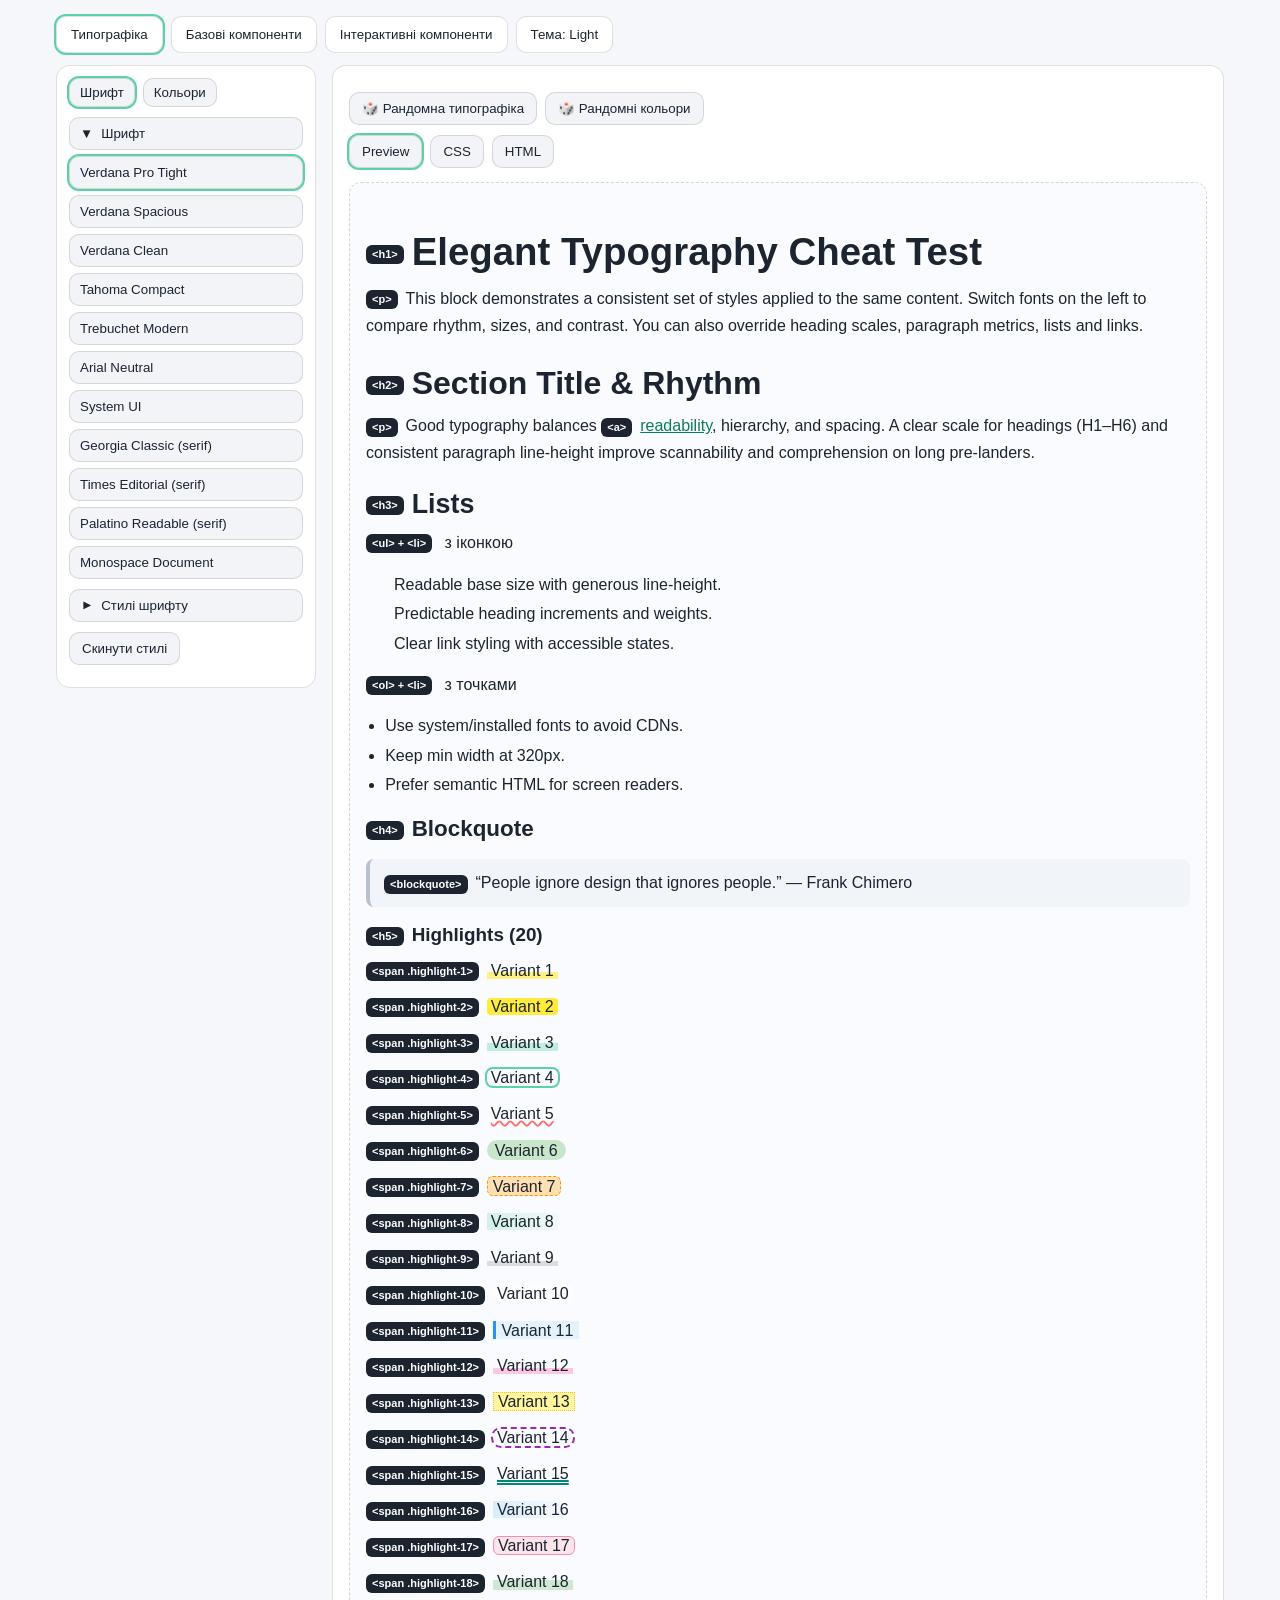
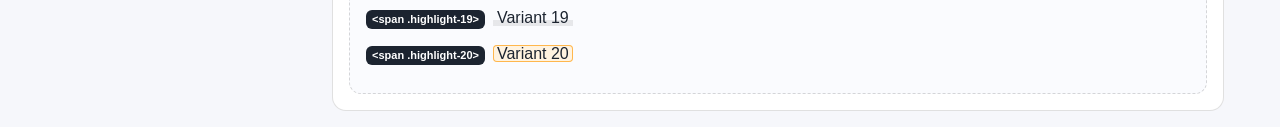
==== commit b2556b3b: "fix typography, add colors and first buttons" ====
--- a/index.html
+++ b/index.html
@@ -1,2363 +1,273 @@
 <!DOCTYPE html>
 <html lang="uk">
-    <head>
-        <meta charset="utf-8" />
-        <meta
-            name="viewport"
-            content="width=device-width, initial-scale=1, minimum-scale=1"
-        />
-        <title>Pre-landers UI Cheatsheet</title>
-        <style>
-            /* ===== ТЕМА ДОДАТКА (без CSS-змінних) — впливає на оболонку, НЕ на Preview ===== */
-            body.theme-dark {
-                background: #0b0c0f;
-                color: #e6e8ee;
-            }
-            body.theme-light {
-                background: #f6f7fb;
-                color: #1c2430;
-            }
-
-            /* ===== БАЗОВІ СТИЛІ (за вимогою) ===== */
-            * {
-                box-sizing: border-box;
-            }
-            html,
-            body {
-                height: 100%;
-            }
-            html {
-                scroll-behavior: smooth;
-            }
-            body {
-                margin: 0;
-                font: 14px/1.5 system-ui, -apple-system, "Segoe UI", Roboto,
-                    Arial, sans-serif;
-                -webkit-font-smoothing: antialiased;
-                -moz-osx-font-smoothing: grayscale;
-            }
-            main {
-                flex-grow: 1;
-            }
-            figure {
-                margin: 0;
-            }
-            img {
-                max-width: 100%;
-                height: auto;
-                display: block;
-            }
-
-            /* ===== РОЗКЛАДКА ===== */
-            .app {
-                max-width: 1200px;
-                margin: 0 auto;
-                padding: 16px;
-            }
-            .top-tabs {
-                display: flex;
-                gap: 8px;
-                flex-wrap: wrap;
-                margin-bottom: 12px;
-            }
-            .top-tab {
-                padding: 10px 14px;
-                border-radius: 10px;
-                cursor: pointer;
-                user-select: none;
-                border: 1px solid rgba(0, 0, 0, 0.12);
-                background: #fff;
-                color: #1c2430;
-            }
-            body.theme-dark .top-tab {
-                border-color: rgba(255, 255, 255, 0.08);
-                background: #12141a;
-                color: #fff;
-            }
-            .top-tab[aria-selected="true"] {
-                outline: 2px solid #5bd1a8;
-            }
-
-            .shell {
-                display: grid;
-                grid-template-columns: 260px 1fr;
-                gap: 16px;
-            }
-            @media (max-width: 900px) {
-                .shell {
-                    grid-template-columns: 1fr;
-                }
-            }
-            .tab {
-                display: none;
-            }
-            .tab[data-active="true"] {
-                display: grid;
-            }
-
-            /* ===== САЙДБАР ===== */
-            .sidebar {
-                position: sticky;
-                top: 12px;
-                align-self: start;
-                padding: 12px;
-                border-radius: 14px;
-                border: 1px solid rgba(0, 0, 0, 0.12);
-                background: #fff;
-            }
-            body.theme-dark .sidebar {
-                border-color: rgba(255, 255, 255, 0.08);
-                background: #12141a;
-            }
-            .sidebar h4 {
-                margin: 8px 0 6px;
-                font-size: 12px;
-                letter-spacing: 0.06em;
-                text-transform: uppercase;
-                color: #6b7686;
-            }
-            body.theme-dark .sidebar h4 {
-                color: #9aa3b2;
-            }
-            .sidebar-tabs {
-                display: flex;
-                gap: 6px;
-                margin-bottom: 8px;
-            }
-            .sidebar-tab {
-                flex: 1;
-                padding: 6px 8px;
-                border-radius: 8px;
-                border: 1px solid rgba(0, 0, 0, 0.12);
-                background: #f2f4f8;
-                color: #1c2430;
-                cursor: pointer;
-                text-align: center;
-                font-weight: 600;
-            }
-            body.theme-dark .sidebar-tab {
-                background: #0e1015;
-                color: #e6e8ee;
-                border-color: rgba(255, 255, 255, 0.08);
-            }
-            .sidebar-tab[aria-selected="true"] {
-                outline: 2px solid #5bd1a8;
-            }
-
-            /* Акордеон у підпанелі "Шрифт" */
-            .acc-head {
-                margin: 8px 0;
-                padding: 8px 10px;
-                border-radius: 10px;
-                border: 1px solid rgba(0, 0, 0, 0.12);
-                background: #f2f4f8;
-                cursor: pointer;
-                font-weight: 700;
-            }
-            body.theme-dark .acc-head {
-                background: #0e1015;
-                color: #e6e8ee;
-                border-color: rgba(255, 255, 255, 0.08);
-            }
-            .acc-head[aria-expanded="true"] {
-                outline: 2px solid #5bd1a8;
-            }
-            .acc-body {
-                display: none;
-                margin-top: 8px;
-            }
-            .acc-body[data-open="true"] {
-                display: block;
-            }
-
-            .list {
-                display: flex;
-                flex-direction: column;
-                gap: 6px;
-                margin: 0;
-                padding: 0;
-                list-style: none;
-            }
-            .list button,
-            .list .disabled {
-                width: 100%;
-                text-align: left;
-                padding: 8px 10px;
-                border-radius: 10px;
-                cursor: pointer;
-                border: 1px solid rgba(0, 0, 0, 0.12);
-                background: #f2f4f8;
-                color: #1c2430;
-            }
-            body.theme-dark .list button,
-            body.theme-dark .list .disabled {
-                background: #0e1015;
-                color: #e6e8ee;
-                border-color: rgba(255, 255, 255, 0.08);
-            }
-            .list .disabled {
-                opacity: 0.6;
-                cursor: not-allowed;
-            }
-            .list button.active {
-                outline: 2px solid #5bd1a8;
-            }
-
-            /* Панель контенту */
-            .panel {
-                padding: 16px;
-                border-radius: 14px;
-                border: 1px solid rgba(0, 0, 0, 0.12);
-                background: #fff;
-            }
-            body.theme-dark .panel {
-                background: #12141a;
-                border-color: rgba(255, 255, 255, 0.08);
-            }
-
-            .inner-tabs {
-                display: flex;
-                gap: 8px;
-                margin: 10px 0 14px;
-            }
-            .inner-tab {
-                padding: 8px 12px;
-                border-radius: 10px;
-                border: 1px solid rgba(0, 0, 0, 0.12);
-                background: #f2f4f8;
-                color: #1c2430;
-                cursor: pointer;
-            }
-            body.theme-dark .inner-tab {
-                background: #0e1015;
-                color: #fff;
-                border-color: rgba(255, 255, 255, 0.08);
-            }
-            .inner-tab[aria-selected="true"] {
-                outline: 2px solid #5bd1a8;
-            }
-
-            .buttons {
-                display: flex;
-                gap: 8px;
-                flex-wrap: wrap;
-                margin: 10px 0;
-            }
-            .btn {
-                padding: 8px 12px;
-                border-radius: 10px;
-                border: 1px solid rgba(0, 0, 0, 0.12);
-                background: #f2f4f8;
-                color: #1c2430;
-                cursor: pointer;
-            }
-            .btn.primary {
-                background: #5bd1a8;
-                color: #0a0e0c;
-                border-color: transparent;
-                font-weight: 600;
-            }
-            body.theme-dark .btn {
-                background: #0e1015;
-                color: #e6e8ee;
-                border-color: rgba(255, 255, 255, 0.08);
-            }
-            .btn.ghost {
-                background: transparent;
-            }
-
-            .badge {
-                display: inline-block;
-                vertical-align: middle;
-                font-size: 11px;
-                line-height: 1;
-                padding: 4px 6px;
-                border-radius: 6px;
-                margin-right: 8px;
-                color: #fff;
-                background: #1c2430;
-                font-weight: 700;
-            }
-            body.theme-dark .badge {
-                background: #5bd1a8;
-                color: #0a0e0c;
-            }
-
-            /* ===== КОНТРОЛИ ===== */
-            .controls {
-                display: grid;
-                grid-template-columns: repeat(2, minmax(0, 1fr));
-                gap: 10px;
-                margin-top: 10px;
-            }
-            @media (max-width: 640px) {
-                .controls {
-                    grid-template-columns: 1fr;
-                }
-            }
-            .control {
-                border: 1px solid rgba(0, 0, 0, 0.12);
-                border-radius: 10px;
-                padding: 10px;
-                background: #f2f4f8;
-            }
-            body.theme-dark .control {
-                border-color: rgba(255, 255, 255, 0.08);
-                background: #0e1015;
-            }
-            .control h5 {
-                margin: 0 0 8px;
-                font-size: 12px;
-                color: #6b7686;
-                letter-spacing: 0.04em;
-                text-transform: uppercase;
-            }
-            body.theme-dark .control h5 {
-                color: #9aa3b2;
-            }
-            .control .row {
-                display: grid;
-                grid-template-columns: 120px 1fr;
-                gap: 8px;
-                align-items: center;
-                margin: 6px 0;
-            }
-            .control label {
-                font-size: 12px;
-                color: #6b7686;
-            }
-            body.theme-dark .control label {
-                color: #9aa3b2;
-            }
-            .control select,
-            .control input[type="number"] {
-                width: 100%;
-                padding: 8px;
-                border-radius: 8px;
-                border: 1px solid rgba(0, 0, 0, 0.15);
-                background: #fff;
-                color: #1c2430;
-            }
-            body.theme-dark .control select,
-            body.theme-dark .control input[type="number"] {
-                background: #0c0e13;
-                color: #e6e8ee;
-                border-color: rgba(255, 255, 255, 0.12);
-            }
-
-            /* ===== ПРЕВ’Ю (фон цього блоку може рандомитись) ===== */
-            .preview {
-                border: 1px dashed rgba(0, 0, 0, 0.15);
-                border-radius: 12px;
-                padding: 16px;
-                background: #fafbfe;
-            }
-            body.theme-dark .preview {
-                border-color: rgba(255, 255, 255, 0.12);
-                background: rgba(255, 255, 255, 0.02);
-            }
-
-            /* ===== БАЗОВИЙ ВИГЛЯД КОНТЕНТУ ===== */
-            .content h1,
-            .content h2,
-            .content h3,
-            .content h4,
-            .content h5,
-            .content h6 {
-                margin: 0.8em 0 0.35em;
-            }
-            .content p {
-                margin: 0.6em 0;
-            }
-            .content a {
-                color: #0a7c5e;
-            }
-            .content ul,
-            .content ol {
-                padding-left: 1.2em;
-            }
-            .content li {
-                margin: 0.35em 0;
-            }
-            .content blockquote {
-                margin: 1em 0;
-                padding: 12px 14px;
-                border-left: 4px solid #b8c2cc;
-                background: #f1f4f8;
-                border-radius: 8px;
-            }
-
-            /* ===== БЛОКИ КОДУ (CSS/HTML) — високі та «гумові» ===== */
-            .codebox {
-                background: #10131a;
-                border: 1px solid rgba(255, 255, 255, 0.2);
-                border-radius: 12px;
-                padding: 12px;
-                position: relative;
-                font-family: "Courier New", Courier, "Lucida Console", Monaco,
-                    monospace;
-                font-size: 13px;
-                line-height: 1.5;
-                color: #dfe3ea;
-                white-space: pre;
-                overflow: auto;
-                min-height: 620px;
-                max-height: none;
-            }
-            body.theme-light .codebox {
-                background: #0a0c11;
-                border-color: rgba(0, 0, 0, 0.2);
-                color: #dfe3ea;
-            }
-            .copybar {
-                display: flex;
-                justify-content: flex-end;
-                gap: 8px;
-                margin: 8px 0;
-            }
-            .notice {
-                color: #6b7686;
-                font-size: 12px;
-            }
-            body.theme-dark .notice {
-                color: #9aa3b2;
-            }
-
-            /* ===== ПІДСВІТКИ (20 варіантів) ===== */
-            .highlight {
-                padding: 0 0.25em;
-            }
-            .highlight-1 {
-                background: linear-gradient(
-                    180deg,
-                    rgba(255, 255, 0, 0) 60%,
-                    rgba(255, 239, 120, 0.9) 60%
-                );
-            }
-            .highlight-2 {
-                background: #ffeb3b;
-                border-radius: 4px;
-            }
-            .highlight-3 {
-                box-shadow: inset 0 -8px 0 rgba(91, 209, 168, 0.35);
-            }
-            .highlight-4 {
-                outline: 2px solid #5bd1a8;
-                border-radius: 6px;
-            }
-            .highlight-5 {
-                text-decoration: underline wavy #ff6d6d 2px;
-            }
-            .highlight-6 {
-                background: #c8e6c9;
-                border-radius: 999px;
-                padding: 0.1em 0.5em;
-            }
-            .highlight-7 {
-                background: #ffe0b2;
-                border: 1px dashed #ff9800;
-                border-radius: 6px;
-                padding: 0.05em 0.3em;
-            }
-            .highlight-8 {
-                background: linear-gradient(
-                    90deg,
-                    rgba(91, 209, 168, 0.25),
-                    rgba(91, 209, 168, 0.05)
-                );
-            }
-            .highlight-9 {
-                background: linear-gradient(
-                    180deg,
-                    transparent 70%,
-                    rgba(0, 0, 0, 0.12) 0%
-                );
-            }
-            .highlight-10 {
-                text-shadow: 0 1px 0 #fff;
-                background: linear-gradient(
-                    180deg,
-                    rgba(255, 255, 255, 0.65),
-                    rgba(255, 255, 255, 0.3)
-                );
-                border-radius: 4px;
-            }
-            /* додаткові 10 */
-            .highlight-11 {
-                text-decoration: underline dotted currentColor 2px;
-                text-underline-offset: 4px;
-            }
-            .highlight-12 {
-                text-decoration: underline double currentColor 3px;
-                text-underline-offset: 3px;
-            }
-            .highlight-13 {
-                background: linear-gradient(90deg, #ffe5f0, #fff0f5);
-            }
-            .highlight-14 {
-                border-bottom: 3px solid #5bd1a8;
-            }
-            .highlight-15 {
-                box-shadow: 0 0 0 3px rgba(91, 209, 168, 0.35);
-            }
-            .highlight-16 {
-                background: repeating-linear-gradient(
-                    135deg,
-                    rgba(0, 0, 0, 0.08),
-                    rgba(0, 0, 0, 0.08) 6px,
-                    transparent 6px,
-                    transparent 12px
-                );
-            }
-            .highlight-17 {
-                text-decoration: underline dashed #1e6be3 3px;
-                text-underline-offset: 4px;
-            }
-            .highlight-18 {
-                border-left: 4px solid #1e6be3;
-                padding-left: 0.4em;
-            }
-            .highlight-19 {
-                background: linear-gradient(
-                    180deg,
-                    rgba(0, 0, 0, 0.08),
-                    rgba(0, 0, 0, 0.02)
-                );
-            }
-            .highlight-20 {
-                outline: 2px dashed #9aa3b2;
-                border-radius: 4px;
-            }
-        </style>
-    </head>
-    <body class="theme-light">
-        <div class="app">
-            <div class="top-tabs" role="tablist" aria-label="Main tabs">
-                <button
-                    class="top-tab"
-                    role="tab"
-                    aria-selected="true"
-                    data-tab="typography"
-                >
-                    Типографіка
-                </button>
-                <button
-                    class="top-tab"
-                    role="tab"
-                    aria-selected="false"
-                    data-tab="standard"
-                >
-                    Базові компоненти
-                </button>
-                <button
-                    class="top-tab"
-                    role="tab"
-                    aria-selected="false"
-                    data-tab="interactive"
-                >
-                    Інтерактивні компоненти
-                </button>
-            </div>
-
-            <!-- ===== ВКЛАДКА ТИПОГРАФІКА ===== -->
-            <section
-                class="shell tab"
-                id="tab-typography"
-                data-active="true"
-                aria-label="Типографіка"
-            >
-                <aside class="sidebar" id="tab-typography-sidebar">
-                    <div
-                        class="sidebar-tabs"
-                        role="tablist"
-                        aria-label="Sidebar tabs"
-                    >
-                        <button
-                            class="sidebar-tab"
-                            id="sbFontsBtn"
-                            aria-selected="true"
-                            data-sb="fonts"
-                        >
-                            Шрифт
-                        </button>
-                        <button
-                            class="sidebar-tab"
-                            id="sbColorsBtn"
-                            aria-selected="false"
-                            data-sb="colors"
-                        >
-                            Кольори
-                        </button>
-                    </div>
-
-                    <!-- Підпанель: ШРИФТ -->
-                    <div id="sbFonts" data-sb-panel="fonts">
-                        <!-- Акордеон "Шрифт" -->
-                        <div
-                            class="acc-head"
-                            role="button"
-                            data-acc="fonts"
-                            aria-expanded="true"
-                        >
-                            &#x25BC; Шрифт
-                        </div>
-                        <div
-                            class="acc-body"
-                            data-acc-panel="fonts"
-                            data-open="true"
-                        >
-                            <ul class="list" id="fontList"></ul>
-                        </div>
-
-                        <!-- Акордеон "Стилі шрифту" -->
-                        <div
-                            class="acc-head"
-                            role="button"
-                            data-acc="styles"
-                            aria-expanded="false"
-                        >
-                            &#x25BC; Стилі шрифту
-                        </div>
-                        <div class="acc-body" data-acc-panel="styles">
-                            <div class="control">
-                                <h5>База</h5>
-                                <div class="row">
-                                    <label for="baseSize">Base size</label>
-                                    <input
-                                        id="baseSize"
-                                        type="number"
-                                        min="12"
-                                        max="22"
-                                        step="1"
-                                        value="16"
-                                    />
-                                </div>
-                            </div>
-
-                            <div class="control">
-                                <h5>Заголовки — розміри</h5>
-                                <div class="row">
-                                    <label>H1 size</label
-                                    ><select data-key="h1.size"></select>
-                                </div>
-                                <div class="row">
-                                    <label>H2 size</label
-                                    ><select data-key="h2.size"></select>
-                                </div>
-                                <div class="row">
-                                    <label>H3 size</label
-                                    ><select data-key="h3.size"></select>
-                                </div>
-                                <div class="row">
-                                    <label>H4 size</label
-                                    ><select data-key="h4.size"></select>
-                                </div>
-                                <div class="row">
-                                    <label>H5 size</label
-                                    ><select data-key="h5.size"></select>
-                                </div>
-                                <div class="row">
-                                    <label>H6 size</label
-                                    ><select data-key="h6.size"></select>
-                                </div>
-                            </div>
-
-                            <div class="control">
-                                <h5>Заголовки — товщина / міжряддя</h5>
-                                <div class="row">
-                                    <label>H1</label
-                                    ><select data-key="h1.weight"></select>
-                                </div>
-                                <div class="row">
-                                    <label>H2</label
-                                    ><select data-key="h2.weight"></select>
-                                </div>
-                                <div class="row">
-                                    <label>H3</label
-                                    ><select data-key="h3.weight"></select>
-                                </div>
-                                <div class="row">
-                                    <label>H4</label
-                                    ><select data-key="h4.weight"></select>
-                                </div>
-                                <div class="row">
-                                    <label>H5</label
-                                    ><select data-key="h5.weight"></select>
-                                </div>
-                                <div class="row">
-                                    <label>H6</label
-                                    ><select data-key="h6.weight"></select>
-                                </div>
-
-                                <div class="row">
-                                    <label>H1 LH</label
-                                    ><select data-key="h1.lh"></select>
-                                </div>
-                                <div class="row">
-                                    <label>H2 LH</label
-                                    ><select data-key="h2.lh"></select>
-                                </div>
-                                <div class="row">
-                                    <label>H3 LH</label
-                                    ><select data-key="h3.lh"></select>
-                                </div>
-                                <div class="row">
-                                    <label>H4 LH</label
-                                    ><select data-key="h4.lh"></select>
-                                </div>
-                                <div class="row">
-                                    <label>H5 LH</label
-                                    ><select data-key="h5.lh"></select>
-                                </div>
-                                <div class="row">
-                                    <label>H6 LH</label
-                                    ><select data-key="h6.lh"></select>
-                                </div>
-                            </div>
-
-                            <div class="control">
-                                <h5>Параграфи / Посилання / Списки</h5>
-                                <div class="row">
-                                    <label>P size</label
-                                    ><select data-key="p.size"></select>
-                                </div>
-                                <div class="row">
-                                    <label>P weight</label
-                                    ><select data-key="p.weight"></select>
-                                </div>
-                                <div class="row">
-                                    <label>P line-height</label
-                                    ><select data-key="p.lh"></select>
-                                </div>
-                                <div class="row">
-                                    <label>Links</label>
-                                    <select id="linkStyle">
-                                        <option value="underline">
-                                            underline
-                                        </option>
-                                        <option value="hover">
-                                            hover only
-                                        </option>
-                                        <option value="underline-hover">
-                                            hover & underline
-                                        </option>
-                                        <option value="hover-color">
-                                            hover color
-                                        </option>
-                                        <option value="none">none</option>
-                                    </select>
-                                </div>
-                                <div class="row">
-                                    <label>UL style</label>
-                                    <select id="ulStyle">
-                                        <option value="disc">disc</option>
-                                        <option value="circle">circle</option>
-                                        <option value="square">square</option>
-                                        <option value="icon">icon</option>
-                                    </select>
-                                </div>
-                                <div class="row">
-                                    <label>OL style</label>
-                                    <select id="olStyle">
-                                        <option value="disc">disc</option>
-                                        <option value="decimal">decimal</option>
-                                        <option value="decimal-leading-zero">
-                                            decimal-leading-zero
-                                        </option>
-                                        <option value="lower-alpha">
-                                            lower-alpha
-                                        </option>
-                                    </select>
-                                </div>
-                            </div>
-                        </div>
-                    </div>
-
-                    <!-- Підпанель: КОЛЬОРИ (для Preview) -->
-                    <div id="sbColors" data-sb-panel="colors" hidden>
-                        <h4>Кольори</h4>
-                        <div class="control">
-                            <h5>Фон Preview</h5>
-                            <div class="row">
-                                <label>Background</label
-                                ><select id="c-bg"></select>
-                            </div>
-                        </div>
-
-                        <div class="control">
-                            <h5>Текст</h5>
-                            <div class="row">
-                                <label>Звичайний</label
-                                ><select id="c-text"></select>
-                            </div>
-                            <div class="row">
-                                <label>Заголовки</label
-                                ><select id="c-headings"></select>
-                            </div>
-                        </div>
-
-                        <div class="control">
-                            <h5>Посилання</h5>
-                            <div class="row">
-                                <label>Link</label
-                                ><select id="c-link"></select>
-                            </div>
-                            <div class="row">
-                                <label>Hover</label
-                                ><select id="c-link-hover"></select>
-                            </div>
-                        </div>
-
-                        <div class="control">
-                            <h5>Blockquote</h5>
-                            <div class="row">
-                                <label>BQ color</label
-                                ><select id="c-bq-color"></select>
-                            </div>
-                            <div class="row">
-                                <label>BQ bg</label
-                                ><select id="c-bq-bg"></select>
-                            </div>
-                            <div class="row">
-                                <label>BQ border</label
-                                ><select id="c-bq-border"></select>
-                            </div>
-                        </div>
-                    </div>
-
-                    <div class="buttons">
-                        <button class="btn" id="resetBtn">Скинути стилі</button>
-                    </div>
-                </aside>
-
-                <main class="panel">
-                    <div class="buttons">
-                        <button class="btn" id="randomizeTopBtn">
-                            🎲 Рандомна типографіка
-                        </button>
-                        <button class="btn" id="randomColorsBtn">
-                            🎲 Рандомні кольори
-                        </button>
-                        <button class="btn" id="themeBtn">Тема: Light</button>
-                    </div>
-
-                    <div
-                        class="inner-tabs"
-                        role="tablist"
-                        aria-label="Typography inner tabs"
-                    >
-                        <button
-                            class="inner-tab"
-                            role="tab"
-                            aria-selected="true"
-                            data-inner="preview"
-                        >
-                            Preview
-                        </button>
-                        <button
-                            class="inner-tab"
-                            role="tab"
-                            aria-selected="false"
-                            data-inner="css"
-                        >
-                            CSS
-                        </button>
-                        <button
-                            class="inner-tab"
-                            role="tab"
-                            aria-selected="false"
-                            data-inner="html"
-                        >
-                            HTML
-                        </button>
-                    </div>
-
-                    <!-- PREVIEW -->
-                    <div
-                        id="typoPreview"
-                        class="preview"
-                        data-inner-panel="preview"
-                    >
-                        <div id="previewScope" class="content hover-mode">
-                            <h1>
-                                <span class="badge">&lt;h1&gt;</span>Elegant
-                                Typography Cheat Test
-                            </h1>
-
-                            <p>
-                                <span class="badge">&lt;p&gt;</span>This block
-                                demonstrates a consistent set of styles applied
-                                to the same content. Switch fonts on the left to
-                                compare rhythm, sizes, and contrast. You can
-                                also override heading scales, paragraph metrics,
-                                lists and links.
-                            </p>
-
-                            <h2>
-                                <span class="badge">&lt;h2&gt;</span>Section
-                                Title &amp; Rhythm
-                            </h2>
-                            <p>
-                                <span class="badge">&lt;p&gt;</span>Good
-                                typography balances
-                                <a href="#"
-                                    ><span class="badge">&lt;a&gt;</span
-                                    >readability</a
-                                >, hierarchy, and spacing. A clear scale for
-                                headings (H1–H6) and consistent paragraph
-                                line-height improve scannability and
-                                comprehension on long pre-landers.
-                            </p>
-
-                            <h3><span class="badge">&lt;h3&gt;</span>Lists</h3>
-
-                            <p id="ulLabel" class="notice">
-                                <span class="badge"
-                                    >&lt;ul&gt; + &lt;li&gt;</span
-                                >
-                                з іконкою
-                            </p>
-                            <ul>
-                                <li>
-                                    Readable base size with generous
-                                    line-height.
-                                </li>
-                                <li>
-                                    Predictable heading increments and weights.
-                                </li>
-                                <li>
-                                    Clear link styling with accessible states.
-                                </li>
-                            </ul>
-
-                            <p id="olLabel" class="notice">
-                                <span class="badge"
-                                    >&lt;ol&gt; + &lt;li&gt;</span
-                                >
-                                з точками
-                            </p>
-                            <ol>
-                                <li>
-                                    Use system/installed fonts to avoid CDNs.
-                                </li>
-                                <li>Keep min width at 320px.</li>
-                                <li>
-                                    Prefer semantic HTML for screen readers.
-                                </li>
-                            </ol>
-
-                            <h4>
-                                <span class="badge">&lt;h4&gt;</span>Blockquote
-                            </h4>
-                            <blockquote>
-                                <span class="badge">&lt;blockquote&gt;</span>
-                                “People ignore design that ignores people.” —
-                                Frank Chimero
-                            </blockquote>
-
-                            <h5>
-                                <span class="badge">&lt;h5&gt;</span>Highlights
-                            </h5>
-                            <!-- 20 варіантів підсвітки -->
-                            <div
-                                style="
-                                    display: grid;
-                                    grid-template-columns: repeat(
-                                        2,
-                                        minmax(0, 1fr)
-                                    );
-                                    gap: 6px;
-                                "
-                            >
-                                <p>
-                                    <span class="badge">&lt;span .h1&gt;</span
-                                    ><span class="highlight highlight-1"
-                                        >Variant 1</span
-                                    >
-                                </p>
-                                <p>
-                                    <span class="badge">&lt;span .h2&gt;</span
-                                    ><span class="highlight highlight-2"
-                                        >Variant 2</span
-                                    >
-                                </p>
-                                <p>
-                                    <span class="badge">&lt;span .h3&gt;</span
-                                    ><span class="highlight highlight-3"
-                                        >Variant 3</span
-                                    >
-                                </p>
-                                <p>
-                                    <span class="badge">&lt;span .h4&gt;</span
-                                    ><span class="highlight highlight-4"
-                                        >Variant 4</span
-                                    >
-                                </p>
-                                <p>
-                                    <span class="badge">&lt;span .h5&gt;</span
-                                    ><span class="highlight highlight-5"
-                                        >Variant 5</span
-                                    >
-                                </p>
-                                <p>
-                                    <span class="badge">&lt;span .h6&gt;</span
-                                    ><span class="highlight highlight-6"
-                                        >Variant 6</span
-                                    >
-                                </p>
-                                <p>
-                                    <span class="badge">&lt;span .h7&gt;</span
-                                    ><span class="highlight highlight-7"
-                                        >Variant 7</span
-                                    >
-                                </p>
-                                <p>
-                                    <span class="badge">&lt;span .h8&gt;</span
-                                    ><span class="highlight highlight-8"
-                                        >Variant 8</span
-                                    >
-                                </p>
-                                <p>
-                                    <span class="badge">&lt;span .h9&gt;</span
-                                    ><span class="highlight highlight-9"
-                                        >Variant 9</span
-                                    >
-                                </p>
-                                <p>
-                                    <span class="badge">&lt;span .h10&gt;</span
-                                    ><span class="highlight highlight-10"
-                                        >Variant 10</span
-                                    >
-                                </p>
-
-                                <p>
-                                    <span class="badge">&lt;span .h11&gt;</span
-                                    ><span class="highlight highlight-11"
-                                        >Variant 11</span
-                                    >
-                                </p>
-                                <p>
-                                    <span class="badge">&lt;span .h12&gt;</span
-                                    ><span class="highlight highlight-12"
-                                        >Variant 12</span
-                                    >
-                                </p>
-                                <p>
-                                    <span class="badge">&lt;span .h13&gt;</span
-                                    ><span class="highlight highlight-13"
-                                        >Variant 13</span
-                                    >
-                                </p>
-                                <p>
-                                    <span class="badge">&lt;span .h14&gt;</span
-                                    ><span class="highlight highlight-14"
-                                        >Variant 14</span
-                                    >
-                                </p>
-                                <p>
-                                    <span class="badge">&lt;span .h15&gt;</span
-                                    ><span class="highlight highlight-15"
-                                        >Variant 15</span
-                                    >
-                                </p>
-                                <p>
-                                    <span class="badge">&lt;span .h16&gt;</span
-                                    ><span class="highlight highlight-16"
-                                        >Variant 16</span
-                                    >
-                                </p>
-                                <p>
-                                    <span class="badge">&lt;span .h17&gt;</span
-                                    ><span class="highlight highlight-17"
-                                        >Variant 17</span
-                                    >
-                                </p>
-                                <p>
-                                    <span class="badge">&lt;span .h18&gt;</span
-                                    ><span class="highlight highlight-18"
-                                        >Variant 18</span
-                                    >
-                                </p>
-                                <p>
-                                    <span class="badge">&lt;span .h19&gt;</span
-                                    ><span class="highlight highlight-19"
-                                        >Variant 19</span
-                                    >
-                                </p>
-                                <p>
-                                    <span class="badge">&lt;span .h20&gt;</span
-                                    ><span class="highlight highlight-20"
-                                        >Variant 20</span
-                                    >
-                                </p>
-                            </div>
-                        </div>
-                    </div>
-
-                    <!-- CSS -->
-                    <div id="typoCSS" data-inner-panel="css" hidden>
-                        <div class="copybar">
-                            <button class="btn" id="copyCssBtn">
-                                Copy CSS
-                            </button>
-                        </div>
-                        <div id="cssOutput" class="codebox"></div>
-                        <p class="notice">
-                            Скопійований CSS: спочатку «Базові стилі», потім
-                            обрана типографіка та кольори Preview.
-                        </p>
-                    </div>
-
-                    <!-- HTML -->
-                    <div id="typoHTML" data-inner-panel="html" hidden>
-                        <div class="copybar">
-                            <button class="btn" id="copyHtmlBtn">
-                                Copy HTML
-                            </button>
-                        </div>
-                        <div id="htmlOutput" class="codebox"></div>
-                    </div>
-                </main>
-            </section>
-
-            <!-- ===== ВКЛАДКА БАЗОВІ КОМПОНЕНТИ ===== -->
-            <section
-                class="shell tab"
-                id="tab-standard"
-                aria-label="Базові компоненти"
-                hidden
-            >
-                <aside class="sidebar" id="standardSidebar">
-                    <h4>Базові</h4>
-                    <ul class="list">
-                        <button id="stdButtonsBtn" class="active">
-                            Buttons
-                        </button>
-                        <li class="disabled">Header / Navbar</li>
-                        <li class="disabled">Advertisement | Disclosure</li>
-                        <li class="disabled">Breadcrumbs</li>
-                        <li class="disabled">Images (hero/product/avatar)</li>
-                        <li class="disabled">Footer (links + modals)</li>
-                    </ul>
-                    <h4>Контент</h4>
-                    <ul class="list">
-                        <li class="disabled">Callout/Alert</li>
-                        <li class="disabled">FAQ</li>
-                        <li class="disabled">Testimonials</li>
-                        <li class="disabled">Comments</li>
-                    </ul>
-                </aside>
-
-                <main class="panel">
-                    <div
-                        class="inner-tabs"
-                        role="tablist"
-                        aria-label="Standard inner tabs"
-                    >
-                        <button
-                            class="inner-tab"
-                            role="tab"
-                            aria-selected="true"
-                            data-inner="std-preview"
-                        >
-                            Preview
-                        </button>
-                        <button
-                            class="inner-tab"
-                            role="tab"
-                            aria-selected="false"
-                            data-inner="std-css"
-                        >
-                            CSS
-                        </button>
-                        <button
-                            class="inner-tab"
-                            role="tab"
-                            aria-selected="false"
-                            data-inner="std-html"
-                        >
-                            HTML
-                        </button>
-                    </div>
-
-                    <!-- PREVIEW: BUTTONS -->
-                    <div
-                        id="stdPreview"
-                        class="preview"
-                        data-inner-panel="std-preview"
-                    >
-                        <div class="content">
-                            <h3>
-                                <span class="badge">&lt;Buttons&gt;</span>10
-                                варіантів
-                            </h3>
-                            <div
-                                class="btn-grid"
-                                style="
-                                    display: grid;
-                                    grid-template-columns: repeat(
-                                        2,
-                                        minmax(0, 1fr)
-                                    );
-                                    gap: 10px;
-                                "
-                            >
-                                <button class="cmp-btn btn-solid">
-                                    Solid Primary
-                                </button>
-                                <button class="cmp-btn btn-outline">
-                                    Outline
-                                </button>
-                                <button class="cmp-btn btn-ghost2">
-                                    Ghost
-                                </button>
-                                <button class="cmp-btn btn-soft">Soft</button>
-                                <button class="cmp-btn btn-gradient">
-                                    Gradient
-                                </button>
-                                <button class="cmp-btn btn-pill">Pill</button>
-                                <button class="cmp-btn btn-icon-left">
-                                    <img
-                                        alt=""
-                                        src="https://cdn.jsdelivr.net/npm/bootstrap-icons@1.11.3/icons/arrow-right.svg"
-                                    />Icon Left
-                                </button>
-                                <button class="cmp-btn btn-elevated">
-                                    Elevated
-                                </button>
-                                <button class="cmp-btn btn-linkish">
-                                    Link-like
-                                </button>
-                                <button class="cmp-btn btn-dashed">
-                                    Dashed
-                                </button>
-                            </div>
-                        </div>
-                    </div>
-
-                    <!-- CSS -->
-                    <div id="stdCSS" data-inner-panel="std-css" hidden>
-                        <div class="copybar">
-                            <button class="btn" id="copyStdCssBtn">
-                                Copy CSS
-                            </button>
-                        </div>
-                        <div id="stdCssOutput" class="codebox"></div>
-                    </div>
-
-                    <!-- HTML -->
-                    <div id="stdHTML" data-inner-panel="std-html" hidden>
-                        <div class="copybar">
-                            <button class="btn" id="copyStdHtmlBtn">
-                                Copy HTML
-                            </button>
-                        </div>
-                        <div id="stdHtmlOutput" class="codebox"></div>
-                    </div>
-                </main>
-            </section>
-
-            <!-- ===== ВКЛАДКА ІНТЕРАКТИВНІ КОМПОНЕНТИ ===== -->
-            <section
-                class="shell tab"
-                id="tab-interactive"
-                aria-label="Інтерактивні компоненти"
-                hidden
-            >
-                <aside class="sidebar" id="interactiveSidebar">
-                    <h4>Модулі</h4>
-                    <ul class="list">
-                        <li class="disabled">Modals</li>
-                        <li class="disabled">Toasts</li>
-                        <li class="disabled">Cookie / GDPR</li>
-                        <li class="disabled">Countdown</li>
-                        <li class="disabled">Sweepstakes / Wheel / Quiz</li>
-                        <li class="disabled">Social Proof</li>
-                        <li class="disabled">Order Form variants</li>
-                        <li class="disabled">Sticky CTA / Bars</li>
-                        <li class="disabled">Lockers (CTA → unlock)</li>
-                    </ul>
-                </aside>
-                <main class="panel">
-                    <p class="notice">Тут будуть інтерактивні демо та API.</p>
-                </main>
-            </section>
-        </div>
-
-        <style id="typoStyle"></style>
-        <style id="stdButtonsStyle"></style>
-        <script>
-            /* ---------- ПРЕСЕТИ ШРИФТІВ (починаємо з Verdana) ---------- */
-            const PRESETS = [
-                {
-                    id: "verdana-pro-tight",
-                    name: "Verdana Pro Tight",
-                    family: "Verdana, Geneva, Tahoma, sans-serif",
-                    base: 16,
-                    h: {
-                        1: { size: 2.4, weight: 800, lh: 1.12 },
-                        2: { size: 2.0, weight: 700, lh: 1.18 },
-                        3: { size: 1.68, weight: 700, lh: 1.22 },
-                        4: { size: 1.4, weight: 700, lh: 1.26 },
-                        5: { size: 1.18, weight: 700, lh: 1.3 },
-                        6: { size: 1.0, weight: 700, lh: 1.34 },
-                    },
-                    p: { size: 1.0, weight: 400, lh: 1.65 },
-                    link: "underline",
-                    ul: "disc",
-                    ol: "disc",
-                },
-                {
-                    id: "verdana-spacious",
-                    name: "Verdana Spacious",
-                    family: "Verdana, Geneva, Tahoma, sans-serif",
-                    base: 16,
-                    h: {
-                        1: { size: 2.5, weight: 800, lh: 1.12 },
-                        2: { size: 2.05, weight: 700, lh: 1.18 },
-                        3: { size: 1.75, weight: 700, lh: 1.22 },
-                        4: { size: 1.45, weight: 700, lh: 1.26 },
-                        5: { size: 1.2, weight: 700, lh: 1.3 },
-                        6: { size: 1.0, weight: 700, lh: 1.34 },
-                    },
-                    p: { size: 1.02, weight: 400, lh: 1.75 },
-                    link: "hover",
-                    ul: "disc",
-                    ol: "disc",
-                },
-                {
-                    id: "verdana-clean",
-                    name: "Verdana Clean",
-                    family: "Verdana, Geneva, Tahoma, sans-serif",
-                    base: 16,
-                    h: {
-                        1: { size: 2.35, weight: 800, lh: 1.15 },
-                        2: { size: 1.95, weight: 700, lh: 1.2 },
-                        3: { size: 1.6, weight: 700, lh: 1.25 },
-                        4: { size: 1.35, weight: 700, lh: 1.3 },
-                        5: { size: 1.15, weight: 700, lh: 1.35 },
-                        6: { size: 1.0, weight: 700, lh: 1.4 },
-                    },
-                    p: { size: 1.0, weight: 400, lh: 1.7 },
-                    link: "underline",
-                    ul: "disc",
-                    ol: "disc",
-                },
-                {
-                    id: "tahoma-compact",
-                    name: "Tahoma Compact",
-                    family: "Tahoma, Verdana, Segoe, sans-serif",
-                    base: 16,
-                    h: {
-                        1: { size: 2.2, weight: 800, lh: 1.15 },
-                        2: { size: 1.85, weight: 700, lh: 1.2 },
-                        3: { size: 1.55, weight: 700, lh: 1.25 },
-                        4: { size: 1.3, weight: 700, lh: 1.3 },
-                        5: { size: 1.12, weight: 700, lh: 1.35 },
-                        6: { size: 1.0, weight: 700, lh: 1.4 },
-                    },
-                    p: { size: 0.98, weight: 400, lh: 1.65 },
-                    link: "underline",
-                    ul: "disc",
-                    ol: "disc",
-                },
-                {
-                    id: "trebuchet-modern",
-                    name: "Trebuchet Modern",
-                    family: '"Trebuchet MS","Segoe UI",Tahoma,sans-serif',
-                    base: 16,
-                    h: {
-                        1: { size: 2.45, weight: 800, lh: 1.12 },
-                        2: { size: 2.0, weight: 700, lh: 1.18 },
-                        3: { size: 1.65, weight: 700, lh: 1.22 },
-                        4: { size: 1.38, weight: 700, lh: 1.28 },
-                        5: { size: 1.18, weight: 700, lh: 1.32 },
-                        6: { size: 1.0, weight: 700, lh: 1.36 },
-                    },
-                    p: { size: 1.02, weight: 400, lh: 1.7 },
-                    link: "hover",
-                    ul: "disc",
-                    ol: "disc",
-                },
-                {
-                    id: "arial-neutral",
-                    name: "Arial Neutral",
-                    family: "Arial, Helvetica, sans-serif",
-                    base: 16,
-                    h: {
-                        1: { size: 2.3, weight: 800, lh: 1.15 },
-                        2: { size: 1.9, weight: 700, lh: 1.2 },
-                        3: { size: 1.6, weight: 700, lh: 1.25 },
-                        4: { size: 1.35, weight: 700, lh: 1.28 },
-                        5: { size: 1.15, weight: 700, lh: 1.32 },
-                        6: { size: 1.0, weight: 700, lh: 1.36 },
-                    },
-                    p: { size: 1.0, weight: 400, lh: 1.68 },
-                    link: "underline",
-                    ul: "disc",
-                    ol: "disc",
-                },
-                {
-                    id: "system-ui",
-                    name: "System UI",
-                    family: 'system-ui,-apple-system,"Segoe UI",Roboto,Ubuntu,Cantarell,"Noto Sans","Helvetica Neue",Arial,sans-serif',
-                    base: 16,
-                    h: {
-                        1: { size: 2.4, weight: 800, lh: 1.12 },
-                        2: { size: 2.0, weight: 700, lh: 1.18 },
-                        3: { size: 1.7, weight: 700, lh: 1.22 },
-                        4: { size: 1.4, weight: 700, lh: 1.26 },
-                        5: { size: 1.2, weight: 700, lh: 1.3 },
-                        6: { size: 1.0, weight: 700, lh: 1.34 },
-                    },
-                    p: { size: 1.0, weight: 400, lh: 1.7 },
-                    link: "hover",
-                    ul: "disc",
-                    ol: "disc",
-                },
-                {
-                    id: "georgia-classic",
-                    name: "Georgia Classic (serif)",
-                    family: 'Georgia,"Times New Roman",Times,serif',
-                    base: 16,
-                    h: {
-                        1: { size: 2.5, weight: 800, lh: 1.12 },
-                        2: { size: 2.05, weight: 700, lh: 1.18 },
-                        3: { size: 1.75, weight: 700, lh: 1.2 },
-                        4: { size: 1.45, weight: 700, lh: 1.26 },
-                        5: { size: 1.2, weight: 700, lh: 1.3 },
-                        6: { size: 1.0, weight: 700, lh: 1.34 },
-                    },
-                    p: { size: 1.02, weight: 400, lh: 1.8 },
-                    link: "underline",
-                    ul: "disc",
-                    ol: "disc",
-                },
-                {
-                    id: "times-editorial",
-                    name: "Times Editorial (serif)",
-                    family: '"Times New Roman",Times,Georgia,serif',
-                    base: 16,
-                    h: {
-                        1: { size: 2.6, weight: 800, lh: 1.1 },
-                        2: { size: 2.1, weight: 700, lh: 1.16 },
-                        3: { size: 1.8, weight: 700, lh: 1.2 },
-                        4: { size: 1.5, weight: 700, lh: 1.26 },
-                        5: { size: 1.22, weight: 700, lh: 1.3 },
-                        6: { size: 1.0, weight: 700, lh: 1.34 },
-                    },
-                    p: { size: 1.02, weight: 400, lh: 1.78 },
-                    link: "underline",
-                    ul: "disc",
-                    ol: "disc",
-                },
-                {
-                    id: "palatino-readable",
-                    name: "Palatino Readable (serif)",
-                    family: '"Palatino Linotype","Book Antiqua",Palatino,Georgia,serif',
-                    base: 16,
-                    h: {
-                        1: { size: 2.45, weight: 800, lh: 1.12 },
-                        2: { size: 2.0, weight: 700, lh: 1.18 },
-                        3: { size: 1.7, weight: 700, lh: 1.22 },
-                        4: { size: 1.42, weight: 700, lh: 1.26 },
-                        5: { size: 1.18, weight: 700, lh: 1.3 },
-                        6: { size: 1.0, weight: 700, lh: 1.34 },
-                    },
-                    p: { size: 1.02, weight: 400, lh: 1.8 },
-                    link: "hover",
-                    ul: "disc",
-                    ol: "disc",
-                },
-                {
-                    id: "mono-doc",
-                    name: "Monospace Document",
-                    family: '"Courier New",Courier,"Lucida Console",Monaco,monospace',
-                    base: 16,
-                    h: {
-                        1: { size: 2.1, weight: 800, lh: 1.12 },
-                        2: { size: 1.8, weight: 700, lh: 1.18 },
-                        3: { size: 1.55, weight: 700, lh: 1.22 },
-                        4: { size: 1.35, weight: 700, lh: 1.28 },
-                        5: { size: 1.15, weight: 700, lh: 1.32 },
-                        6: { size: 1.0, weight: 700, lh: 1.36 },
-                    },
-                    p: { size: 0.98, weight: 400, lh: 1.7 },
-                    link: "none",
-                    ul: "square",
-                    ol: "disc",
-                },
-            ];
-
-            /* ---------- ПАЛІТРИ ДЛЯ ВИБОРУ ---------- */
-            const COLOR_PALETTE = [
-                ["#1c2430", "Ink"],
-                ["#111827", "Near Black"],
-                ["#334155", "Slate"],
-                ["#0a7c5e", "Teal"],
-                ["#0f766e", "Deep Teal"],
-                ["#1e6be3", "Blue"],
-                ["#7a3aed", "Purple"],
-                ["#e11d48", "Crimson"],
-                ["#15803d", "Green"],
-                ["#c2410c", "Orange"],
-                ["#6b7280", "Gray"],
-                ["#9aa3b2", "Muted Gray"],
-                ["#ffffff", "White"],
-                ["#e6e8ee", "Off White"],
-                ["#f1f4f8", "Panel"],
-            ];
-            const BG_PALETTE = [
-                ["#f6f7fb", "Light"],
-                ["#ffffff", "White"],
-                ["#fdf7e3", "Ivory"],
-                ["#f4f1ee", "Paper"],
-                ["#f3f8f6", "Mint"],
-                ["#0b0c0f", "Charcoal"],
-                ["#0a0c11", "Night"],
-                ["#0f172a", "Navy"],
-                ["#111827", "Slate Dark"],
-            ];
-
-            /* ---------- СТАН ---------- */
-            let current = structuredClone(PRESETS[0]);
-            let overrides = { ul: "icon", ol: "disc" }; // типографічні оверриди
-            let colors = {
-                // КОЛЬОРИ ЛИШЕ ДЛЯ PREVIEW
-                bgPreview: "#fafbfe",
-                text: "#1c2430",
-                headings: "#1c2430",
-                link: "#0a7c5e",
-                linkHover: "#046b54",
-                bqColor: "#1c2430",
-                bqBg: "#f1f4f8",
-                bqBorder: "#b8c2cc",
-            };
-
-            /* ---------- ПОСИЛАННЯ НА UI ---------- */
-            const tabs = document.querySelectorAll(".top-tab");
-            const tabPanels = {
-                typography: document.getElementById("tab-typography"),
-                standard: document.getElementById("tab-standard"),
-                interactive: document.getElementById("tab-interactive"),
-            };
-            tabs.forEach((btn) => {
-                btn.addEventListener("click", () => {
-                    tabs.forEach((b) =>
-                        b.setAttribute("aria-selected", "false")
-                    );
-                    btn.setAttribute("aria-selected", "true");
-                    const key = btn.dataset.tab;
-                    Object.entries(tabPanels).forEach(([k, el]) => {
-                        el.dataset.active = k === key ? "true" : "";
-                        el.hidden = k !== key;
-                    });
-                    setTimeout(equalizeCodeHeights, 0);
-                });
-            });
-
-            /* ---------- ВКЛАДКИ САЙДБАРУ (Шрифт/Кольори) ---------- */
-            document.querySelectorAll(".sidebar-tab").forEach((b) => {
-                b.addEventListener("click", () => {
-                    document
-                        .querySelectorAll(".sidebar-tab")
-                        .forEach((x) =>
-                            x.setAttribute("aria-selected", "false")
-                        );
-                    b.setAttribute("aria-selected", "true");
-                    const key = b.dataset.sb;
-                    document
-                        .querySelectorAll("[data-sb-panel]")
-                        .forEach((p) => {
-                            p.hidden = p.dataset.sbPanel !== key;
-                        });
-                });
-            });
-
-            /* ---------- АКОРДЕОН У "Шрифт" ---------- */
-            function openAcc(which) {
-                document
-                    .querySelectorAll(".acc-head")
-                    .forEach((h) => h.setAttribute("aria-expanded", "false"));
-                document
-                    .querySelectorAll(".acc-body")
-                    .forEach((b) => (b.dataset.open = ""));
-                const head = document.querySelector(
-                    `.acc-head[data-acc="${which}"]`
-                );
-                const body = document.querySelector(
-                    `.acc-body[data-acc-panel="${which}"]`
-                );
-                if (head && body) {
-                    head.setAttribute("aria-expanded", "true");
-                    body.dataset.open = "true";
-                }
-            }
-            document.querySelectorAll(".acc-head").forEach((h) => {
-                h.addEventListener("click", () => openAcc(h.dataset.acc));
-            });
-
-            /* ---------- РЕНДЕР ШРИФТІВ ---------- */
-            const fontList = document.getElementById("fontList");
-            const sizeOptions = [
-                0.9, 1.0, 1.05, 1.1, 1.15, 1.2, 1.3, 1.4, 1.6, 1.8, 2.0, 2.2,
-                2.4, 2.6,
-            ];
-            const weightOptions = [300, 400, 500, 600, 700, 800, 900];
-            const lhOptions = [
-                1.1, 1.15, 1.2, 1.25, 1.3, 1.35, 1.4, 1.5, 1.6, 1.7, 1.8,
-            ];
-
-            function renderFonts() {
-                fontList.innerHTML = "";
-                PRESETS.forEach((p) => {
-                    const b = document.createElement("button");
-                    b.textContent = p.name;
-                    if (p.id === current.id) b.classList.add("active");
-                    b.addEventListener("click", () => {
-                        current = structuredClone(
-                            PRESETS.find((x) => x.id === p.id)
-                        );
-                        overrides = { ul: "icon", ol: "disc" }; // повертаємо дефолти списків
-                        applyStyles();
-                        syncControls();
-                        renderCSS();
-                        renderHTML();
-                        renderListLabels();
-                        renderFonts();
-                        equalizeCodeHeights();
-                    });
-                    fontList.appendChild(b);
-                });
-            }
-            renderFonts();
-
-            /* ---------- ХЕЛПЕРИ ДЛЯ СЕЛЕКТІВ ---------- */
-            function fillSelect(el, arr, value) {
-                el.innerHTML = "";
-                arr.forEach((v) => {
-                    const opt = document.createElement("option");
-                    opt.value = v;
-                    opt.textContent = String(v);
-                    if (String(v) === String(value)) opt.selected = true;
-                    el.appendChild(opt);
-                });
-            }
-            function fillColorSelect(el, palette, currentHex) {
-                el.innerHTML = "";
-                palette.forEach(([hex, name]) => {
-                    const opt = document.createElement("option");
-                    opt.value = hex;
-                    opt.textContent = name + " " + hex;
-                    if (hex.toLowerCase() === currentHex.toLowerCase())
-                        opt.selected = true;
-                    el.appendChild(opt);
-                });
-            }
-
-            /* ---------- СИНХРОНІЗАЦІЯ КОНТРОЛІВ ---------- */
-            function syncControls() {
-                document.getElementById("baseSize").value = current.base;
-                const map = [
-                    ["h1.size", current.h[1].size],
-                    ["h2.size", current.h[2].size],
-                    ["h3.size", current.h[3].size],
-                    ["h4.size", current.h[4].size],
-                    ["h5.size", current.h[5].size],
-                    ["h6.size", current.h[6].size],
-                    ["h1.weight", current.h[1].weight],
-                    ["h2.weight", current.h[2].weight],
-                    ["h3.weight", current.h[3].weight],
-                    ["h4.weight", current.h[4].weight],
-                    ["h5.weight", current.h[5].weight],
-                    ["h6.weight", current.h[6].weight],
-                    ["h1.lh", current.h[1].lh],
-                    ["h2.lh", current.h[2].lh],
-                    ["h3.lh", current.h[3].lh],
-                    ["h4.lh", current.h[4].lh],
-                    ["h5.lh", current.h[5].lh],
-                    ["h6.lh", current.h[6].lh],
-                    ["p.size", current.p.size],
-                    ["p.weight", current.p.weight],
-                    ["p.lh", current.p.lh],
-                ];
-                document.querySelectorAll("[data-key]").forEach((sel) => {
-                    const found = map.find(([k]) => k === sel.dataset.key);
-                    if (!found) return;
-                    const val = overrides[sel.dataset.key] ?? found[1];
-                    if (sel.dataset.key.includes(".size"))
-                        fillSelect(sel, sizeOptions, val);
-                    else if (sel.dataset.key.includes(".weight"))
-                        fillSelect(sel, weightOptions, val);
-                    else if (sel.dataset.key.includes(".lh"))
-                        fillSelect(sel, lhOptions, val);
-                });
-                document.getElementById("linkStyle").value =
-                    overrides["link"] ?? current.link;
-                document.getElementById("ulStyle").value =
-                    overrides["ul"] ?? current.ul;
-                document.getElementById("olStyle").value =
-                    overrides["ol"] ?? current.ol;
-
-                // селекти кольорів (для Preview)
-                fillColorSelect(
-                    document.getElementById("c-bg"),
-                    BG_PALETTE,
-                    colors.bgPreview
-                );
-                fillColorSelect(
-                    document.getElementById("c-text"),
-                    COLOR_PALETTE,
-                    colors.text
-                );
-                fillColorSelect(
-                    document.getElementById("c-headings"),
-                    COLOR_PALETTE,
-                    colors.headings
-                );
-                fillColorSelect(
-                    document.getElementById("c-link"),
-                    COLOR_PALETTE,
-                    colors.link
-                );
-                fillColorSelect(
-                    document.getElementById("c-link-hover"),
-                    COLOR_PALETTE,
-                    colors.linkHover
-                );
-                fillColorSelect(
-                    document.getElementById("c-bq-color"),
-                    COLOR_PALETTE,
-                    colors.bqColor
-                );
-                fillColorSelect(
-                    document.getElementById("c-bq-bg"),
-                    COLOR_PALETTE,
-                    colors.bqBg
-                );
-                fillColorSelect(
-                    document.getElementById("c-bq-border"),
-                    COLOR_PALETTE,
-                    colors.bqBorder
-                );
-            }
-
-            /* ---------- КОЛІРНІ МАТЕМАТИЧНІ ФУНКЦІЇ ---------- */
-            function hexToRgb(h) {
-                const m = /^#?([a-f\d]{2})([a-f\d]{2})([a-f\d]{2})$/i.exec(h);
-                return m
-                    ? {
-                          r: parseInt(m[1], 16),
-                          g: parseInt(m[2], 16),
-                          b: parseInt(m[3], 16),
-                      }
-                    : null;
-            }
-            function luminance(hex) {
-                const { r, g, b } = hexToRgb(hex);
-                const a = [r, g, b].map((v) => {
-                    v /= 255;
-                    return v <= 0.03928
-                        ? v / 12.92
-                        : Math.pow((v + 0.055) / 1.055, 2.4);
-                });
-                return 0.2126 * a[0] + 0.7152 * a[1] + 0.0722 * a[2];
-            }
-            function contrast(hex1, hex2) {
-                const L1 = luminance(hex1),
-                    L2 = luminance(hex2);
-                const [a, b] = L1 > L2 ? [L1, L2] : [L2, L1];
-                return (a + 0.05) / (b + 0.05);
-            }
-            function mix(hex1, hex2, ratio) {
-                const c1 = hexToRgb(hex1),
-                    c2 = hexToRgb(hex2);
-                const m = (a, b) => Math.round(a * (1 - ratio) + b * ratio);
-                return (
-                    "#" +
-                    [m(c1.r, c2.r), m(c1.g, c2.g), m(c1.b, c2.b)]
-                        .map((x) => x.toString(16).padStart(2, "0"))
-                        .join("")
-                );
-            }
-            function lighten(hex, amt = 0.15) {
-                return mix(hex, "#ffffff", amt);
-            }
-            function darken(hex, amt = 0.15) {
-                return mix(hex, "#000000", amt);
-            }
-
-            /* ---------- ЗАСТОСУВАННЯ СТИЛІВ І КОЛЬОРІВ ---------- */
-            function applyStyles() {
-                const s = document.getElementById("typoStyle");
-                const get = (k, fallback) =>
-                    k in overrides ? overrides[k] : fallback;
-                const base = current.base;
-                const fam = current.family;
-
-                const h = {};
-                for (let i = 1; i <= 6; i++) {
-                    h[i] = {
-                        size: parseFloat(get(`h${i}.size`, current.h[i].size)),
-                        weight: parseInt(
-                            get(`h${i}.weight`, current.h[i].weight),
-                            10
-                        ),
-                        lh: parseFloat(get(`h${i}.lh`, current.h[i].lh)),
-                    };
-                }
-                const p = {
-                    size: parseFloat(get("p.size", current.p.size)),
-                    weight: parseInt(get("p.weight", current.p.weight), 10),
-                    lh: parseFloat(get("p.lh", current.p.lh)),
-                };
-                const link = get("link", current.link);
-                const ul = get("ul", current.ul);
-                const ol = get("ol", current.ol);
-
-                const scope = document.getElementById("previewScope");
-                scope.classList.toggle(
-                    "hover-mode",
-                    ["hover", "hover-color"].includes(link)
-                );
-
-                const ICON_URL =
-                    "https://api.iconify.design/ic:baseline-check-circle.svg?color=%23008000";
-
-                /* Генеруємо CSS для .content (лише Preview) */
-                let css = `
-/* Типографіка для .content (всередині Preview) */
-.content{ font-family:${fam}; font-size:${base}px; color:${colors.text}; }
-.content h1{ font-size:${(base * h[1].size).toFixed(2)}px; line-height:${
-                    h[1].lh
-                }; font-weight:${h[1].weight}; color:${colors.headings}; }
-.content h2{ font-size:${(base * h[2].size).toFixed(2)}px; line-height:${
-                    h[2].lh
-                }; font-weight:${h[2].weight}; color:${colors.headings}; }
-.content h3{ font-size:${(base * h[3].size).toFixed(2)}px; line-height:${
-                    h[3].lh
-                }; font-weight:${h[3].weight}; color:${colors.headings}; }
-.content h4{ font-size:${(base * h[4].size).toFixed(2)}px; line-height:${
-                    h[4].lh
-                }; font-weight:${h[4].weight}; color:${colors.headings}; }
-.content h5{ font-size:${(base * h[5].size).toFixed(2)}px; line-height:${
-                    h[5].lh
-                }; font-weight:${h[5].weight}; color:${colors.headings}; }
-.content h6{ font-size:${(base * h[6].size).toFixed(2)}px; line-height:${
-                    h[6].lh
-                }; font-weight:${h[6].weight}; color:${colors.headings}; }
-.content p{ font-size:${(base * p.size).toFixed(2)}px; line-height:${
-                    p.lh
-                }; font-weight:${p.weight}; }
-${
-    link === "hover"
-        ? `.content a{ color:${colors.link}; text-decoration:none }\n.content a:hover{ color:${colors.linkHover}; text-decoration:underline }`
-        : link === "underline-hover"
-        ? `.content a{ color:${colors.link}; text-decoration:underline }\n.content a:hover{ color:${colors.linkHover}; text-decoration:underline }`
-        : link === "hover-color"
-        ? `.content a{ color:${colors.link}; text-decoration:none }\n.content a:hover{ color:${colors.linkHover}; text-decoration:none }`
-        : link === "none"
-        ? `.content a{ color:${colors.link}; text-decoration:none }`
-        : `.content a{ color:${colors.link}; text-decoration:underline }`
-}
-${
-    ul === "icon"
-        ? `.content ul{ list-style:none; padding-left:0 }
-.content ul li{ position:relative; padding-left:28px }
-.content ul li::before{
-  content:""; position:absolute; left:0; top:.33em; width:18px; height:18px;
-  background:url('${ICON_URL}') no-repeat center / 18px 18px; /* Змініть картинку на свою */
-}`
-        : `.content ul{ list-style:${ul}; }`
-}
-.content ol{ list-style:${ol}; }
-.content blockquote{ color:${colors.bqColor}; background:${
-                    colors.bqBg
-                }; border-left-color:${colors.bqBorder}; }`;
-
-                s.textContent = css;
-
-                // фон ТІЛЬКИ для Preview
-                document.getElementById("typoPreview").style.background =
-                    colors.bgPreview;
-
-                renderListLabels();
-            }
-
-            /* Підписи над списками у Preview */
-            function renderListLabels() {
-                const ulSel = overrides["ul"] ?? current.ul;
-                const ulMap = {
-                    icon: "з іконкою",
-                    disc: "з точками",
-                    circle: "з точками",
-                    square: "з точками",
-                };
-                const ulText = ulMap[ulSel] || "з точками";
-                const olText = "з точками";
-                const ulLabel = document.getElementById("ulLabel");
-                const olLabel = document.getElementById("olLabel");
-                if (ulLabel)
-                    ulLabel.innerHTML = `<span class="badge">&lt;ul&gt; + &lt;li&gt;</span> ${ulText}`;
-                if (olLabel)
-                    olLabel.innerHTML = `<span class="badge">&lt;ol&gt; + &lt;li&gt;</span> ${olText}`;
-            }
-
-            /* Обробники контролів (типографіка й кольори) */
-            function bindControlEvents() {
-                document
-                    .getElementById("baseSize")
-                    .addEventListener("input", (e) => {
-                        const v = Math.max(
-                            12,
-                            Math.min(22, Number(e.target.value || 16))
-                        );
-                        current.base = v;
-                        applyStyles();
-                        renderCSS();
-                        equalizeCodeHeights();
-                    });
-                document.querySelectorAll("[data-key]").forEach((sel) => {
-                    sel.addEventListener("change", (e) => {
-                        const key = sel.dataset.key;
-                        overrides[key] = Number(e.target.value);
-                        applyStyles();
-                        renderCSS();
-                        equalizeCodeHeights();
-                    });
-                });
-                document
-                    .getElementById("linkStyle")
-                    .addEventListener("change", (e) => {
-                        overrides["link"] = e.target.value;
-                        applyStyles();
-                        renderCSS();
-                        equalizeCodeHeights();
-                    });
-                document
-                    .getElementById("ulStyle")
-                    .addEventListener("change", (e) => {
-                        overrides["ul"] = e.target.value;
-                        applyStyles();
-                        renderCSS();
-                        equalizeCodeHeights();
-                    });
-                document
-                    .getElementById("olStyle")
-                    .addEventListener("change", (e) => {
-                        overrides["ol"] = e.target.value;
-                        applyStyles();
-                        renderCSS();
-                        equalizeCodeHeights();
-                    });
-
-                document
-                    .getElementById("resetBtn")
-                    .addEventListener("click", () => {
-                        overrides = { ul: "icon", ol: "disc" };
-                        colors = {
-                            bgPreview: "#fafbfe",
-                            text: "#1c2430",
-                            headings: "#1c2430",
-                            link: "#0a7c5e",
-                            linkHover: "#046b54",
-                            bqColor: "#1c2430",
-                            bqBg: "#f1f4f8",
-                            bqBorder: "#b8c2cc",
-                        };
-                        applyStyles();
-                        syncControls();
-                        renderCSS();
-                        renderHTML();
-                        renderListLabels();
-                        equalizeCodeHeights();
-                    });
-
-                // селекти кольорів (Preview)
-                const ids = [
-                    "c-bg",
-                    "c-text",
-                    "c-headings",
-                    "c-link",
-                    "c-link-hover",
-                    "c-bq-color",
-                    "c-bq-bg",
-                    "c-bq-border",
-                ];
-                ids.forEach((id) => {
-                    document
-                        .getElementById(id)
-                        .addEventListener("change", (e) => {
-                            const v = e.target.value;
-                            if (id === "c-bg") {
-                                colors.bgPreview = v;
-                            } else if (id === "c-text") {
-                                colors.text = v;
-                            } else if (id === "c-headings") {
-                                colors.headings = v;
-                            } else if (id === "c-link") {
-                                colors.link = v;
-                            } else if (id === "c-link-hover") {
-                                colors.linkHover = v;
-                            } else if (id === "c-bq-color") {
-                                colors.bqColor = v;
-                            } else if (id === "c-bq-bg") {
-                                colors.bqBg = v;
-                            } else if (id === "c-bq-border") {
-                                colors.bqBorder = v;
-                            }
-                            applyStyles();
-                            renderCSS();
-                            equalizeCodeHeights();
-                        });
-                });
-            }
-            bindControlEvents();
-
-            /* Рандомізація ТИПОГРАФІКИ (адекватні межі) */
-            function randomizeAll() {
-                const rand = (min, max, step = 0.01) =>
-                    Math.round((min + Math.random() * (max - min)) / step) *
-                    step;
-                current.base = Math.round(rand(15, 18, 1));
-                const h6 = rand(1.0, 1.06, 0.01);
-                const h5 = rand(h6 + 0.1, 1.25, 0.01);
-                const h4 = rand(h5 + 0.1, 1.45, 0.01);
-                const h3 = rand(h4 + 0.15, 1.75, 0.01);
-                const h2 = rand(h3 + 0.2, 2.1, 0.01);
-                const h1 = rand(h2 + 0.25, 2.6, 0.01);
-                overrides["h1.size"] = h1;
-                overrides["h2.size"] = h2;
-                overrides["h3.size"] = h3;
-                overrides["h4.size"] = h4;
-                overrides["h5.size"] = h5;
-                overrides["h6.size"] = h6;
-                [1, 2, 3, 4, 5, 6].forEach((i) => {
-                    overrides[`h${i}.weight`] = [600, 700, 800][
-                        Math.floor(Math.random() * 3)
-                    ];
-                    overrides[`h${i}.lh`] = [
-                        1.12, 1.15, 1.18, 1.22, 1.26, 1.3, 1.34,
-                    ][Math.floor(Math.random() * 7)];
-                });
-                overrides["p.size"] = rand(0.96, 1.06, 0.01);
-                overrides["p.weight"] = [400, 400, 500][
-                    Math.floor(Math.random() * 3)
-                ];
-                overrides["p.lh"] = [1.6, 1.65, 1.7, 1.75, 1.8][
-                    Math.floor(Math.random() * 5)
-                ];
-                overrides["link"] = [
-                    "underline",
-                    "hover",
-                    "underline-hover",
-                    "hover-color",
-                    "none",
-                ][Math.floor(Math.random() * 5)];
-                overrides["ul"] = ["disc", "circle", "square", "icon"][
-                    Math.floor(Math.random() * 4)
-                ];
-                overrides["ol"] = [
-                    "disc",
-                    "decimal",
-                    "decimal-leading-zero",
-                    "lower-alpha",
-                ][Math.floor(Math.random() * 4)];
-                applyStyles();
-                syncControls();
-                renderCSS();
-                renderListLabels();
-                equalizeCodeHeights();
-            }
-            document
-                .getElementById("randomizeTopBtn")
-                .addEventListener("click", randomizeAll);
-
-            /* Рандомізація КОЛЬОРІВ (лише Preview, з урахуванням контрасту) */
-            function randomizeColors() {
-                // випадковий фон Preview
-                const bg =
-                    BG_PALETTE[
-                        Math.floor(Math.random() * BG_PALETTE.length)
-                    ][0];
-                colors.bgPreview = bg;
-                const lightBg = luminance(bg) > 0.5;
-
-                // колір тексту/заголовків із достатнім контрастом
-                colors.text = lightBg ? "#1c2430" : "#e6e8ee";
-                colors.headings = colors.text;
-
-                // підбір акценту (посилань) з найбільшим контрастом
-                const accents = [
-                    "#0a7c5e",
-                    "#1e6be3",
-                    "#7a3aed",
-                    "#e11d48",
-                    "#15803d",
-                    "#c2410c",
-                ];
-                let best = accents[0],
-                    bestC = 0;
-                accents.forEach((a) => {
-                    const c = contrast(a, bg);
-                    if (c > bestC) {
-                        bestC = c;
-                        best = a;
-                    }
-                });
-                colors.link = best;
-                colors.linkHover = lightBg
-                    ? darken(best, 0.2)
-                    : lighten(best, 0.2);
-
-                // blockquote
-                colors.bqColor = colors.text;
-                colors.bqBg = lightBg
-                    ? "#f1f4f8"
-                    : "rgba(255,255,255,.04)".replace(" ", "");
-                colors.bqBorder = lightBg ? "#b8c2cc" : lighten(best, 0.25);
-
-                applyStyles();
-                syncControls();
-                renderCSS();
-                equalizeCodeHeights();
-            }
-            document
-                .getElementById("randomColorsBtn")
-                .addEventListener("click", randomizeColors);
-
-            /* Перемикач теми (оболонка додатка) */
-            document
-                .getElementById("themeBtn")
-                .addEventListener("click", () => {
-                    const body = document.body;
-                    if (body.classList.contains("theme-dark")) {
-                        body.classList.remove("theme-dark");
-                        body.classList.add("theme-light");
-                        document.getElementById("themeBtn").textContent =
-                            "Тема: Light";
-                    } else {
-                        body.classList.remove("theme-light");
-                        body.classList.add("theme-dark");
-                        document.getElementById("themeBtn").textContent =
-                            "Тема: Dark";
-                    }
-                });
-
-            /* Внутрішні вкладки (типографіка і стандартні) */
-            document.querySelectorAll(".inner-tab").forEach((t) => {
-                t.addEventListener("click", () => {
-                    const groupPrefix = t.dataset.inner.startsWith("std-")
-                        ? "std-"
-                        : "";
-                    document
-                        .querySelectorAll(
-                            `.inner-tab[data-inner^="${groupPrefix}"]`
-                        )
-                        .forEach((x) =>
-                            x.setAttribute("aria-selected", "false")
-                        );
-                    t.setAttribute("aria-selected", "true");
-                    document
-                        .querySelectorAll("[data-inner-panel]")
-                        .forEach((p) => {
-                            const want = p.dataset.innerPanel;
-                            const show = t.dataset.inner === want;
-                            if (want.startsWith(groupPrefix)) p.hidden = !show;
-                            else if (!want.startsWith("std-") && !groupPrefix)
-                                p.hidden = !show;
-                        });
-                    equalizeCodeHeights();
-                });
-            });
-
-            /* Копіювання тексту з боксів */
-            async function copyFrom(id) {
-                const el = document.getElementById(id);
-                const txt = el.textContent;
-                try {
-                    await navigator.clipboard.writeText(txt);
-                } catch (e) {
-                    const t = document.createElement("textarea");
-                    t.value = txt;
-                    document.body.appendChild(t);
-                    t.select();
-                    try {
-                        document.execCommand("copy");
-                    } finally {
-                        document.body.removeChild(t);
-                    }
-                }
-            }
-            document
-                .getElementById("copyCssBtn")
-                .addEventListener("click", () => copyFrom("cssOutput"));
-            document
-                .getElementById("copyHtmlBtn")
-                .addEventListener("click", () => copyFrom("htmlOutput"));
-
-            /* Експорт CSS типографіки */
-            function renderCSS() {
-                const baseStyles = `/* Базові стилі: */
-* { box-sizing: border-box; }
-html, body { height: 100%; }
-html { scroll-behavior: smooth; }
-body { margin: 0; }
-main { flex-grow: 1; }
-figure { margin: 0; }
-img { max-width: 100%; height: auto; display: block; }`;
-                const dynamic =
-                    document.getElementById("typoStyle").textContent;
-                const highlights = `/* Підсвітки (1–20) — див.класи .highlight-* */
-.highlight{ padding:0 .25em }
-.highlight-1{ background:linear-gradient(180deg,rgba(255,255,0,.0) 60%, rgba(255,239,120,.9) 60%) }
-.highlight-2{ background:#ffeb3b; border-radius:4px }
-.highlight-3{ box-shadow:inset 0 -8px 0 rgba(91,209,168,.35) }
-.highlight-4{ outline:2px solid #5bd1a8; border-radius:6px }
-.highlight-5{ text-decoration:underline wavy #ff6d6d 2px }
-.highlight-6{ background:#c8e6c9; border-radius:999px; padding:.1em .5em }
-.highlight-7{ background:#ffe0b2; border:1px dashed #ff9800; border-radius:6px; padding:.05em .3em }
-.highlight-8{ background:linear-gradient(90deg, rgba(91,209,168,.25), rgba(91,209,168,.05)) }
-.highlight-9{ background:linear-gradient(180deg, transparent 70%, rgba(0,0,0,.12) 0%) }
-.highlight-10{ text-shadow:0 1px 0 #fff; background:linear-gradient(180deg,rgba(255,255,255,.65),rgba(255,255,255,.3)); border-radius:4px }
-.highlight-11{ text-decoration:underline dotted currentColor 2px; text-underline-offset:4px }
-.highlight-12{ text-decoration:underline double currentColor 3px; text-underline-offset:3px }
-.highlight-13{ background:linear-gradient(90deg,#ffe5f0,#fff0f5) }
-.highlight-14{ border-bottom:3px solid #5bd1a8 }
-.highlight-15{ box-shadow:0 0 0 3px rgba(91,209,168,.35) }
-.highlight-16{ background:repeating-linear-gradient(135deg,rgba(0,0,0,.08),rgba(0,0,0,.08) 6px,transparent 6px,transparent 12px) }
-.highlight-17{ text-decoration:underline dashed #1e6be3 3px; text-underline-offset:4px }
-.highlight-18{ border-left:4px solid #1e6be3; padding-left:.4em }
-.highlight-19{ background:linear-gradient(180deg, rgba(0,0,0,.08), rgba(0,0,0,.02)) }
-.highlight-20{ outline:2px dashed #9aa3b2; border-radius:4px }`;
-                const css =
-                    baseStyles +
-                    "\n\n/* Типографіка + Кольори Preview */\n" +
-                    dynamic +
-                    "\n\n" +
-                    highlights;
-                document.getElementById("cssOutput").textContent = css;
-            }
-
-            /* Експорт HTML (без .badge) */
-            function renderHTML() {
-                const scope = document
-                    .getElementById("previewScope")
-                    .cloneNode(true);
-                scope.querySelectorAll(".badge").forEach((n) => n.remove());
-                const html = `<div class="content">
-  ${scope.innerHTML.trim()}
-</div>`;
-                document.getElementById("htmlOutput").textContent = html;
-            }
-
-            /* Вирівнювання висоти боксів коду */
-            function equalizeCodeHeights() {
-                const p1 = document.getElementById("typoPreview");
-                const p2 = document.getElementById("stdPreview");
-                const target = Math.max(
-                    620,
-                    p1 ? p1.offsetHeight : 0,
-                    p2 ? p2.offsetHeight : 0
-                );
-                [
-                    "cssOutput",
-                    "htmlOutput",
-                    "stdCssOutput",
-                    "stdHtmlOutput",
-                ].forEach((id) => {
-                    const box = document.getElementById(id);
-                    if (box) box.style.minHeight = target + "px";
-                });
-            }
-
-            /* ---------- СТАНДАРТНІ КОМПОНЕНТИ: BUTTONS ---------- */
-            const BUTTONS_CSS = `/* Базова кнопка компонента */
-.cmp-btn{ --padY:10px; --padX:14px; padding:var(--padY) var(--padX); border-radius:10px; border:1px solid transparent; cursor:pointer; font-weight:600; line-height:1; transition:transform .08s ease, box-shadow .18s ease, background .18s ease, color .18s ease; display:inline-flex; align-items:center; justify-content:center; gap:8px }
-.cmp-btn:active{ transform:translateY(1px) }
-
-/* 1. Насичена */
-.btn-solid{ background:#0a7c5e; color:#fff }
-.btn-solid:hover{ background:#096e55 }
-
-/* 2. Контурна */
-.btn-outline{ background:#fff; color:#0a7c5e; border-color:#0a7c5e }
-.btn-outline:hover{ background:#e7f6f1 }
-
-/* 3. Ghost */
-.btn-ghost2{ background:transparent; color:#0a7c5e }
-.btn-ghost2:hover{ background:rgba(10,124,94,.08) }
-
-/* 4. Soft */
-.btn-soft{ background:#e8faf4; color:#0a7c5e; border-color:#c8eee3 }
-.btn-soft:hover{ background:#dcf6ee }
-
-/* 5. Градієнт */
-.btn-gradient{ background:linear-gradient(135deg,#1e6be3,#0a7c5e); color:#fff }
-.btn-gradient:hover{ filter:brightness(.95) }
-
-/* 6. Pill */
-.btn-pill{ background:#1e6be3; color:#fff; border-radius:999px; padding:12px 18px }
-.btn-pill:hover{ background:#1a5ccc }
-
-/* 7. Іконка зліва (CDN-іконка) */
-.btn-icon-left{ background:#0a7c5e; color:#fff }
-.btn-icon-left img{ width:1em; height:1em; display:inline-block }
-.btn-icon-left:hover{ background:#096e55 }
-
-/* 8. Піднята */
-.btn-elevated{ background:#fff; color:#0a7c5e; box-shadow:0 6px 16px rgba(0,0,0,.12); border-color:#e5e7eb }
-.btn-elevated:hover{ box-shadow:0 8px 20px rgba(0,0,0,.16) }
-
-/* 9. Посилання */
-.btn-linkish{ background:transparent; color:#1e6be3; text-decoration:underline }
-.btn-linkish:hover{ color:#174db0 }
-
-/* 10. Пунктирна */
-.btn-dashed{ background:#fff; color:#0a7c5e; border:2px dashed #0a7c5e }
-.btn-dashed:hover{ background:#e7f6f1 }`;
-
-            function mountButtonsCSS() {
-                document.getElementById("stdButtonsStyle").textContent =
-                    BUTTONS_CSS;
-                document.getElementById("stdCssOutput").textContent =
-                    BUTTONS_CSS;
-            }
-            function renderButtonsHTML() {
-                const html = `<div class="btn-grid">
-  <button class="cmp-btn btn-solid">Solid Primary</button>
-  <button class="cmp-btn btn-outline">Outline</button>
-  <button class="cmp-btn btn-ghost2">Ghost</button>
-  <button class="cmp-btn btn-soft">Soft</button>
-  <button class="cmp-btn btn-gradient">Gradient</button>
-  <button class="cmp-btn btn-pill">Pill</button>
-  <button class="cmp-btn btn-icon-left"><img alt="" src="https://cdn.jsdelivr.net/npm/bootstrap-icons@1.11.3/icons/arrow-right.svg" />Icon Left</button>
-  <button class="cmp-btn btn-elevated">Elevated</button>
-  <button class="cmp-btn btn-linkish">Link-like</button>
-  <button class="cmp-btn btn-dashed">Dashed</button>
-</div>`;
-                document.getElementById("stdHtmlOutput").textContent = html;
-            }
-            document
-                .getElementById("copyStdCssBtn")
-                .addEventListener("click", () => copyFrom("stdCssOutput"));
-            document
-                .getElementById("copyStdHtmlBtn")
-                .addEventListener("click", () => copyFrom("stdHtmlOutput"));
-
-            /* ---------- ІНІЦІАЛІЗАЦІЯ ---------- */
-            function init() {
-                openAcc("fonts"); // за замовчуванням — список шрифтів
-                syncControls();
-                applyStyles();
-                renderCSS();
-                renderHTML();
-                renderListLabels();
-                mountButtonsCSS();
-                renderButtonsHTML();
-                equalizeCodeHeights();
-            }
-            init();
-        </script>
-    </body>
+  <head>
+    <meta charset="utf-8" />
+    <meta name="viewport" content="width=device-width, initial-scale=1, minimum-scale=1" />
+    <title>Pre-landers UI Cheatsheet</title>
+    <link rel="stylesheet" href="style.css" />
+  </head>
+  <body class="theme-light">
+    <div class="app">
+      <div class="top-tabs" role="tablist" aria-label="Main tabs">
+        <button class="top-tab" role="tab" aria-selected="true" data-tab="typography">Типографіка</button>
+        <button class="top-tab" role="tab" aria-selected="false" data-tab="standard">Базові компоненти</button>
+        <button class="top-tab" role="tab" aria-selected="false" data-tab="interactive">Інтерактивні компоненти</button>
+        <button class="top-tab" role="switch" id="themeBtn">Тема: Light</button>
+      </div>
+
+      <!-- TIPOGRAPHY TAB -->
+      <section class="shell tab" id="tab-typography" data-active="true" aria-label="Типографіка">
+        <aside class="sidebar" id="tab-typography-sidebar">
+          <div class="sidebar-tabs" role="tablist" aria-label="Sidebar tabs">
+            <button class="sidebar-tab" id="sbFontsTab" aria-selected="true">Шрифт</button>
+            <button class="sidebar-tab" id="sbColorsTab" aria-selected="false">Кольори</button>
+          </div>
+
+          <div id="fontsPanel">
+            <button class="accordion-hdr" id="accFonts" aria-expanded="true"><span class="chev">&#x25BC;</span> Шрифт</button>
+            <div class="accordion-panel" id="accFontsBody">
+              <ul class="list" id="fontList"></ul>
+            </div>
+
+            <button class="accordion-hdr" id="accStyles" aria-expanded="false"><span class="chev">&#x25BC;</span> Стилі шрифту</button>
+            <div class="accordion-panel" id="accStylesBody" hidden>
+              <div class="control">
+                <h5>База</h5>
+                <div class="row">
+                  <label for="baseSize">Base size</label>
+                  <input id="baseSize" type="number" min="12" max="22" step="1" value="16" />
+                </div>
+              </div>
+
+              <div class="control">
+                <h5>Heading scales</h5>
+                <div class="row"><label>H1 size</label><select data-key="h1.size"></select></div>
+                <div class="row"><label>H2 size</label><select data-key="h2.size"></select></div>
+                <div class="row"><label>H3 size</label><select data-key="h3.size"></select></div>
+                <div class="row"><label>H4 size</label><select data-key="h4.size"></select></div>
+                <div class="row"><label>H5 size</label><select data-key="h5.size"></select></div>
+                <div class="row"><label>H6 size</label><select data-key="h6.size"></select></div>
+              </div>
+
+              <div class="control">
+                <h5>Heading weight / line-height</h5>
+                <div class="row"><label>H1</label><select data-key="h1.weight"></select></div>
+                <div class="row"><label>H2</label><select data-key="h2.weight"></select></div>
+                <div class="row"><label>H3</label><select data-key="h3.weight"></select></div>
+                <div class="row"><label>H4</label><select data-key="h4.weight"></select></div>
+                <div class="row"><label>H5</label><select data-key="h5.weight"></select></div>
+                <div class="row"><label>H6</label><select data-key="h6.weight"></select></div>
+                <div class="row"><label>H1 LH</label><select data-key="h1.lh"></select></div>
+                <div class="row"><label>H2 LH</label><select data-key="h2.lh"></select></div>
+                <div class="row"><label>H3 LH</label><select data-key="h3.lh"></select></div>
+                <div class="row"><label>H4 LH</label><select data-key="h4.lh"></select></div>
+                <div class="row"><label>H5 LH</label><select data-key="h5.lh"></select></div>
+                <div class="row"><label>H6 LH</label><select data-key="h6.lh"></select></div>
+              </div>
+
+              <div class="control">
+                <h5>Paragraphs / Links / Lists</h5>
+                <div class="row"><label>P size</label><select data-key="p.size"></select></div>
+                <div class="row"><label>P weight</label><select data-key="p.weight"></select></div>
+                <div class="row"><label>P line-height</label><select data-key="p.lh"></select></div>
+                <div class="row">
+                  <label>Links</label>
+                  <select id="linkStyle">
+                    <option value="underline">underline</option>
+                    <option value="hover">hover only</option>
+                    <option value="hover-underline">hover & underline</option>
+                    <option value="none">none</option>
+                  </select>
+                </div>
+                <div class="row">
+                  <label>UL style</label>
+                  <select id="ulStyle">
+                    <option value="disc">disc</option>
+                    <option value="circle">circle</option>
+                    <option value="square">square</option>
+                    <option value="icon">icon</option>
+                  </select>
+                </div>
+                <div class="row">
+                  <label>OL style</label>
+                  <select id="olStyle">
+                    <option value="disc">disc</option>
+                    <option value="decimal">decimal</option>
+                    <option value="decimal-leading-zero">decimal-leading-zero</option>
+                    <option value="lower-alpha">lower-alpha</option>
+                  </select>
+                </div>
+              </div>
+            </div>
+          </div>
+
+          <div id="colorsPanel" hidden>
+            <div class="control">
+              <h5>Фон демо (Preview)</h5>
+              <div class="row"><label>Background</label><input type="color" id="color-previewBg" value="#fafbfe" /></div>
+            </div>
+            <div class="control">
+              <h5>Тексти</h5>
+              <div class="row"><label>H1</label><input type="color" id="color-h1" value="#1c2430" /></div>
+              <div class="row"><label>H2</label><input type="color" id="color-h2" value="#1c2430" /></div>
+              <div class="row"><label>H3</label><input type="color" id="color-h3" value="#1c2430" /></div>
+              <div class="row"><label>H4</label><input type="color" id="color-h4" value="#1c2430" /></div>
+              <div class="row"><label>H5</label><input type="color" id="color-h5" value="#1c2430" /></div>
+              <div class="row"><label>H6</label><input type="color" id="color-h6" value="#1c2430" /></div>
+              <div class="row"><label>P</label><input type="color" id="color-p" value="#1c2430" /></div>
+              <div class="row"><label>Link</label><input type="color" id="color-a" value="#0a7c5e" /></div>
+              <div class="row"><label>Link hover</label><input type="color" id="color-aHover" value="#085f48" /></div>
+            </div>
+            <div class="control">
+              <h5>Blockquote</h5>
+              <div class="row"><label>Text</label><input type="color" id="color-bqText" value="#1c2430" /></div>
+              <div class="row"><label>Background</label><input type="color" id="color-bqBg" value="#f1f4f8" /></div>
+              <div class="row"><label>Border</label><input type="color" id="color-bqBorder" value="#b8c2cc" /></div>
+            </div>
+          </div>
+
+          <div class="buttons">
+            <button class="btn" id="resetBtn">Скинути стилі</button>
+          </div>
+        </aside>
+
+        <main class="panel">
+          <div class="buttons">
+            <button class="btn" id="randomizeTopBtn">🎲 Рандомна типографіка</button>
+            <button class="btn" id="randomizeColorsBtn">🎲 Рандомні кольори</button>
+          </div>
+
+          <div class="inner-tabs" role="tablist" aria-label="Typography inner tabs">
+            <button class="inner-tab" role="tab" aria-selected="true" data-inner="preview">Preview</button>
+            <button class="inner-tab" role="tab" aria-selected="false" data-inner="css">CSS</button>
+            <button class="inner-tab" role="tab" aria-selected="false" data-inner="html">HTML</button>
+          </div>
+
+          <div id="typoPreview" class="preview" data-inner-panel="preview">
+            <div id="previewScope" class="content hover-mode">
+              <h1><span class="badge">&lt;h1&gt;</span>Elegant Typography Cheat Test</h1>
+              <p><span class="badge">&lt;p&gt;</span>This block demonstrates a consistent set of styles applied to the same content. Switch fonts on the left to compare rhythm, sizes, and contrast. You can also override heading scales, paragraph metrics, lists and links.</p>
+              <h2><span class="badge">&lt;h2&gt;</span>Section Title &amp; Rhythm</h2>
+              <p><span class="badge">&lt;p&gt;</span>Good typography balances <a href="#"><span class="badge">&lt;a&gt;</span>readability</a>, hierarchy, and spacing. A clear scale for headings (H1–H6) and consistent paragraph line-height improve scannability and comprehension on long pre-landers.</p>
+              <h3><span class="badge">&lt;h3&gt;</span>Lists</h3>
+              <p id="ulLabel" class="notice"><span class="badge">&lt;ul&gt; + &lt;li&gt;</span> з іконкою</p>
+              <ul>
+                <li>Readable base size with generous line-height.</li>
+                <li>Predictable heading increments and weights.</li>
+                <li>Clear link styling with accessible states.</li>
+              </ul>
+              <p id="olLabel" class="notice"><span class="badge">&lt;ol&gt; + &lt;li&gt;</span> з точками</p>
+              <ol>
+                <li>Use system/installed fonts to avoid CDNs.</li>
+                <li>Keep min width at 320px.</li>
+                <li>Prefer semantic HTML for screen readers.</li>
+              </ol>
+              <h4><span class="badge">&lt;h4&gt;</span>Blockquote</h4>
+              <blockquote><span class="badge">&lt;blockquote&gt;</span>“People ignore design that ignores people.” — Frank Chimero</blockquote>
+              <h5><span class="badge">&lt;h5&gt;</span>Highlights (20)</h5>
+              <p><span class="badge">&lt;span .highlight-1&gt;</span><span class="highlight highlight-1">Variant 1</span></p>
+              <p><span class="badge">&lt;span .highlight-2&gt;</span><span class="highlight highlight-2">Variant 2</span></p>
+              <p><span class="badge">&lt;span .highlight-3&gt;</span><span class="highlight highlight-3">Variant 3</span></p>
+              <p><span class="badge">&lt;span .highlight-4&gt;</span><span class="highlight highlight-4">Variant 4</span></p>
+              <p><span class="badge">&lt;span .highlight-5&gt;</span><span class="highlight highlight-5">Variant 5</span></p>
+              <p><span class="badge">&lt;span .highlight-6&gt;</span><span class="highlight highlight-6">Variant 6</span></p>
+              <p><span class="badge">&lt;span .highlight-7&gt;</span><span class="highlight highlight-7">Variant 7</span></p>
+              <p><span class="badge">&lt;span .highlight-8&gt;</span><span class="highlight highlight-8">Variant 8</span></p>
+              <p><span class="badge">&lt;span .highlight-9&gt;</span><span class="highlight highlight-9">Variant 9</span></p>
+              <p><span class="badge">&lt;span .highlight-10&gt;</span><span class="highlight highlight-10">Variant 10</span></p>
+              <p><span class="badge">&lt;span .highlight-11&gt;</span><span class="highlight highlight-11">Variant 11</span></p>
+              <p><span class="badge">&lt;span .highlight-12&gt;</span><span class="highlight highlight-12">Variant 12</span></p>
+              <p><span class="badge">&lt;span .highlight-13&gt;</span><span class="highlight highlight-13">Variant 13</span></p>
+              <p><span class="badge">&lt;span .highlight-14&gt;</span><span class="highlight highlight-14">Variant 14</span></p>
+              <p><span class="badge">&lt;span .highlight-15&gt;</span><span class="highlight highlight-15">Variant 15</span></p>
+              <p><span class="badge">&lt;span .highlight-16&gt;</span><span class="highlight highlight-16">Variant 16</span></p>
+              <p><span class="badge">&lt;span .highlight-17&gt;</span><span class="highlight highlight-17">Variant 17</span></p>
+              <p><span class="badge">&lt;span .highlight-18&gt;</span><span class="highlight highlight-18">Variant 18</span></p>
+              <p><span class="badge">&lt;span .highlight-19&gt;</span><span class="highlight highlight-19">Variant 19</span></p>
+              <p><span class="badge">&lt;span .highlight-20&gt;</span><span class="highlight highlight-20">Variant 20</span></p>
+            </div>
+          </div>
+
+          <div id="typoCSS" data-inner-panel="css" hidden>
+            <div class="copybar"><button class="btn" id="copyCssBtn">Copy CSS</button></div>
+            <div id="cssOutput" class="codebox"></div>
+            <p class="notice">Скопійований CSS: спочатку «Базові стилі», потім обрана типографіка + ваші налаштування і кольори.</p>
+          </div>
+
+          <div id="typoHTML" data-inner-panel="html" hidden>
+            <div class="copybar"><button class="btn" id="copyHtmlBtn">Copy HTML</button></div>
+            <div id="htmlOutput" class="codebox"></div>
+          </div>
+        </main>
+      </section>
+
+      <!-- STANDARD TAB -->
+      <section class="shell tab" id="tab-standard" aria-label="Базові компоненти" hidden>
+        <aside class="sidebar" id="standardSidebar">
+          <h4>Базові</h4>
+          <ul class="list">
+            <li class="disabled">Header / Navbar</li>
+            <li class="disabled">Advertisement | Disclosure</li>
+            <li class="disabled">Breadcrumbs</li>
+            <li class="disabled">Images (hero/product/avatar)</li>
+            <li><button id="sbButtons" class="active">Buttons</button></li>
+            <li class="disabled">Footer (links + modals)</li>
+          </ul>
+          <h4>Контент</h4>
+          <ul class="list">
+            <li class="disabled">Callout/Alert</li>
+            <li class="disabled">FAQ</li>
+            <li class="disabled">Testimonials</li>
+            <li class="disabled">Comments</li>
+          </ul>
+        </aside>
+        <main class="panel">
+          <div class="inner-tabs" role="tablist" aria-label="Buttons inner tabs">
+            <button class="inner-tab" role="tab" aria-selected="true" data-inner="btns-preview">Preview</button>
+            <button class="inner-tab" role="tab" aria-selected="false" data-inner="btns-css">CSS</button>
+            <button class="inner-tab" role="tab" aria-selected="false" data-inner="btns-html">HTML</button>
+          </div>
+          <div id="btnsPreview" data-inner-panel="btns-preview">
+            <div class="btns-grid" id="btnsGrid"></div>
+          </div>
+          <div id="btnsCSS" data-inner-panel="btns-css" hidden>
+            <div class="copybar"><button class="btn" id="copyBtnsCssBtn">Copy CSS</button></div>
+            <div id="btnsCssOutput" class="codebox"></div>
+          </div>
+          <div id="btnsHTML" data-inner-panel="btns-html" hidden>
+            <div class="copybar"><button class="btn" id="copyBtnsHtmlBtn">Copy HTML</button></div>
+            <div id="btnsHtmlOutput" class="codebox"></div>
+          </div>
+        </main>
+      </section>
+
+      <!-- INTERACTIVE TAB -->
+      <section class="shell tab" id="tab-interactive" aria-label="Інтерактивні компоненти" hidden>
+        <aside class="sidebar" id="interactiveSidebar">
+          <h4>Модулі</h4>
+          <ul class="list">
+            <li class="disabled">Modals</li>
+            <li class="disabled">Toasts</li>
+            <li class="disabled">Cookie / GDPR</li>
+            <li class="disabled">Countdown</li>
+            <li class="disabled">Sweepstakes / Wheel / Quiz</li>
+            <li class="disabled">Social Proof</li>
+            <li class="disabled">Order Form variants</li>
+            <li class="disabled">Sticky CTA / Bars</li>
+            <li class="disabled">Lockers (CTA → unlock)</li>
+          </ul>
+        </aside>
+        <main class="panel">
+          <p class="notice">Тут будуть інтерактивні демо та API.</p>
+        </main>
+      </section>
+    </div>
+
+    <!-- Динамічні стилі -->
+    <style id="typoStyle"></style>
+    <style id="colorStyle"></style>
+    <style id="btnKitStyle"></style>
+
+    <script src="app.js" defer></script>
+  </body>
 </html>
--- a/style.css
+++ b/style.css
@@ -0,0 +1,146 @@
+/* ===== THEME (без CSS-змінних) ===== */
+body.theme-dark { background:#0b0c0f; color:#e6e8ee; }
+body.theme-light { background:#f6f7fb; color:#1c2430; }
+
+/* Базові стилі: */
+*{ box-sizing:border-box; }
+html,body{ height:100%; }
+html{ scroll-behavior:smooth; }
+body{ margin:0; font:14px/1.5 system-ui, -apple-system, "Segoe UI", Roboto, Arial, sans-serif; -webkit-font-smoothing: antialiased; -moz-osx-font-smoothing: grayscale; }
+main{ flex-grow:1; }
+figure{ margin:0; }
+img{ max-width:100%; height:auto; display:block; }
+
+/* Layout */
+.app{ max-width:1200px; margin:0 auto; padding:16px; }
+.top-tabs{ display:flex; gap:8px; flex-wrap:wrap; margin-bottom:12px; }
+.top-tab{ padding:10px 14px; border-radius:10px; cursor:pointer; user-select:none; border:1px solid rgba(0,0,0,.12); background:#fff; color:#1c2430; }
+body.theme-dark .top-tab{ border-color:rgba(255,255,255,.08); background:#12141a; color:#fff; }
+.top-tab[aria-selected="true"]{ outline:2px solid #5bd1a8; }
+
+.shell{ display:grid; grid-template-columns:260px 1fr; gap:16px; }
+@media (max-width:900px){ .shell{ grid-template-columns:1fr; } }
+.tab{ display:none; }
+.tab[data-active="true"]{ display:grid; }
+
+.sidebar{ position:sticky; top:12px; align-self:start; padding:12px; border-radius:14px; border:1px solid rgba(0,0,0,.12); background:#fff; }
+body.theme-dark .sidebar{ border-color:rgba(255,255,255,.08); background:#12141a; }
+.sidebar h4{ margin:8px 0 6px; font-size:12px; letter-spacing:.06em; text-transform:uppercase; color:#6b7686; }
+body.theme-dark .sidebar h4{ color:#9aa3b2; }
+
+.sidebar-tabs{ display:flex; gap:8px; margin-bottom:10px; }
+.sidebar-tab{ padding:6px 10px; border-radius:10px; border:1px solid rgba(0,0,0,.12); background:#f2f4f8; color:#1c2430; cursor:pointer; }
+.sidebar-tab[aria-selected="true"]{ outline:2px solid #5bd1a8; }
+body.theme-dark .sidebar-tab{ background:#0e1015; color:#e6e8ee; border-color:rgba(255,255,255,.08); }
+
+.accordion-hdr{ width:100%; text-align:left; padding:8px 10px; border-radius:10px; border:1px solid rgba(0,0,0,.12); background:#f2f4f8; color:#1c2430; cursor:pointer; margin-bottom:6px; display:flex; align-items:center; gap:8px; }
+.accordion-hdr .chev{ display:inline-block; transition:transform .2s ease; }
+.accordion-hdr[aria-expanded="false"] .chev{ transform:rotate(-90deg); }
+body.theme-dark .accordion-hdr{ background:#0e1015; color:#e6e8ee; border-color:rgba(255,255,255,.08); }
+.accordion-panel{ margin-bottom:10px; }
+
+.list{ display:flex; flex-direction:column; gap:6px; margin:0; padding:0; list-style:none; }
+.list button, .list .disabled{ width:100%; text-align:left; padding:8px 10px; border-radius:10px; cursor:pointer; border:1px solid rgba(0,0,0,.12); background:#f2f4f8; color:#1c2430; }
+body.theme-dark .list button, body.theme-dark .list .disabled{ background:#0e1015; color:#e6e8ee; border-color:rgba(255,255,255,.08); }
+.list .disabled{ opacity:.6; cursor:not-allowed; }
+.list button.active{ outline:2px solid #5bd1a8; }
+
+.panel{ padding:16px; border-radius:14px; border:1px solid rgba(0,0,0,.12); background:#fff; }
+body.theme-dark .panel{ background:#12141a; border-color:rgba(255,255,255,.08); }
+
+.inner-tabs{ display:flex; gap:8px; margin:10px 0 14px; }
+.inner-tab{ padding:8px 12px; border-radius:10px; border:1px solid rgba(0,0,0,.12); background:#f2f4f8; color:#1c2430; cursor:pointer; }
+.inner-tab[aria-selected="true"]{ outline:2px solid #5bd1a8; }
+body.theme-dark .inner-tab{ background:#0e1015; color:#fff; border-color:rgba(255,255,255,.08); }
+
+.buttons{ display:flex; gap:8px; flex-wrap:wrap; margin:10px 0; }
+.btn{ padding:8px 12px; border-radius:10px; border:1px solid rgba(0,0,0,.12); background:#f2f4f8; color:#1c2430; cursor:pointer; }
+.btn.primary{ background:#5bd1a8; color:#0a0e0c; border-color:transparent; font-weight:600; }
+body.theme-dark .btn{ background:#0e1015; color:#e6e8ee; border-color:rgba(255,255,255,.08); }
+.btn.ghost{ background:transparent; }
+
+.badge{ display:inline-block; vertical-align:middle; font-size:11px; line-height:1; padding:4px 6px; border-radius:6px; margin-right:8px; color:#fff; background:#1c2430; font-weight:700; }
+body.theme-dark .badge{ background:#5bd1a8; color:#0a0e0c; }
+
+/* Controls */
+.controls{ display:grid; grid-template-columns:repeat(2,minmax(0,1fr)); gap:10px; margin-top:10px; }
+@media (max-width:640px){ .controls{ grid-template-columns:1fr; } }
+.control{ border:1px solid rgba(0,0,0,.12); border-radius:10px; padding:10px; background:#f2f4f8; }
+body.theme-dark .control{ border-color:rgba(255,255,255,.08); background:#0e1015; }
+.control h5{ margin:0 0 8px; font-size:12px; color:#6b7686; letter-spacing:.04em; text-transform:uppercase; }
+body.theme-dark .control h5{ color:#9aa3b2; }
+.control .row{ display:grid; grid-template-columns:110px 1fr; gap:8px; align-items:center; margin:6px 0; }
+.control label{ font-size:12px; color:#6b7686; }
+body.theme-dark .control label{ color:#9aa3b2; }
+.control select, .control input[type="number"], .control input[type="color"]{ width:100%; padding:8px; border-radius:8px; border:1px solid rgba(0,0,0,.15); background:#fff; color:#1c2430; }
+body.theme-dark .control select, body.theme-dark .control input[type="number"], body.theme-dark .control input[type="color"]{ background:#0c0e13; color:#e6e8ee; border-color:rgba(255,255,255,.12); }
+
+/* Preview area */
+.preview{ border:1px dashed rgba(0,0,0,.15); border-radius:12px; padding:16px; background:#fafbfe; }
+body.theme-dark .preview{ border-color:rgba(255,255,255,.12); background:rgba(255,255,255,.02); }
+
+/* Базовий вигляд контенту */
+.content h1,.content h2,.content h3,.content h4,.content h5,.content h6{ margin:.8em 0 .35em; }
+.content p{ margin:.6em 0; }
+.content small{ color:#6b7686; }
+body.theme-dark .content small{ color:#9aa3b2; }
+.content a{ color:#0a7c5e; }
+/* body.theme-dark .content a{ color:#5bd1a8; } */
+.content ul,.content ol{ padding-left:1.2em; }
+.content li{ margin:.35em 0; }
+.content blockquote{ margin:1em 0; padding:12px 14px; border-left:4px solid #b8c2cc; background:#f1f4f8; border-radius:8px; }
+body.theme-dark .content blockquote{ background:rgba(255,255,255,.03); border-left-color:#3a4150; }
+
+/* Code / HTML boxes */
+.codebox{ background:#10131a; border:1px solid rgba(255,255,255,.2); border-radius:12px; padding:12px; position:relative; font-family:"Courier New", Courier, "Lucida Console", Monaco, monospace; font-size:13px; line-height:1.5; color:#dfe3ea; white-space:pre; overflow:auto; min-height:620px; max-height:none; }
+body.theme-light .codebox{ background:#0a0c11; border-color:rgba(0,0,0,.2); color:#dfe3ea; }
+.copybar{ display:flex; justify-content:flex-end; gap:8px; margin:8px 0; }
+.notice{ color:#6b7686; font-size:12px; }
+body.theme-dark .notice{ color:#9aa3b2; }
+
+/* === Highlight variants (1..20) — для демо === */
+.highlight{ padding:0 .25em; }
+.highlight-1{ background:linear-gradient(180deg,rgba(255,255,0,0) 60%, rgba(255,239,120,.9) 60%); }
+.highlight-2{ background:#ffeb3b; border-radius:4px; }
+.highlight-3{ box-shadow: inset 0 -8px 0 rgba(91,209,168,.35); }
+.highlight-4{ outline:2px solid #5bd1a8; border-radius:6px; }
+.highlight-5{ text-decoration: underline wavy #ff6d6d 2px; }
+.highlight-6{ background:#c8e6c9; border-radius:999px; padding:.1em .5em; }
+.highlight-7{ background:#ffe0b2; border:1px dashed #ff9800; border-radius:6px; padding:.05em .3em; }
+.highlight-8{ background:linear-gradient(90deg, rgba(91,209,168,.25), rgba(91,209,168,.05)); }
+.highlight-9{ background:linear-gradient(180deg, transparent 70%, rgba(0,0,0,.12) 0%); }
+.highlight-10{ text-shadow:0 1px 0 #fff; background:linear-gradient(180deg,rgba(255,255,255,.65),rgba(255,255,255,.3)); border-radius:4px; }
+.highlight-11{ background:#e3f2fd; border-left:3px solid #2196f3; padding:.05em .35em; }
+.highlight-12{ box-shadow: inset 0 -6px 0 rgba(255,105,180,.35); }
+.highlight-13{ background:#fff59d; border:1px dotted #fbc02d; }
+.highlight-14{ outline:2px dashed #9c27b0; border-radius:8px; }
+.highlight-15{ text-decoration: underline double #00897b 2px; }
+.highlight-16{ background:linear-gradient(90deg, rgba(33,150,243,.15), rgba(33,150,243,0)); }
+.highlight-17{ background:#fce4ec; border:1px solid #f48fb1; border-radius:6px; }
+.highlight-18{ box-shadow:inset 0 -10px 0 rgba(76,175,80,.25); }
+.highlight-19{ background:linear-gradient(180deg, transparent 65%, rgba(0,0,0,.08) 0%); }
+.highlight-20{ background:#fff3e0; border-radius:4px; box-shadow: inset 0 0 0 1px #ffb74d; }
+
+/* Buttons preview grid */
+.btns-grid{ display:grid; grid-template-columns: repeat(auto-fill, minmax(180px, 1fr)); gap:12px; }
+.btn-demo{ display:inline-flex; align-items:center; justify-content:center; gap:8px; padding:10px 14px; font-weight:600; border-radius:12px; border:1px solid rgba(0,0,0,.1); background:#fff; color:#1c2430; cursor:pointer; user-select:none; text-decoration:none; }
+.btn-demo.square{ border-radius:6px; }
+.btn-demo.pill{ border-radius:999px; }
+.btn-demo.full{ width:100%; }
+.btn-demo.ghost{ background:transparent; }
+.btn-demo.primary{ background:#5bd1a8; border-color:#5bd1a8; color:#0a0e0c; }
+.btn-demo.outline{ background:transparent; border:2px solid #1c2430; color:#1c2430; }
+.btn-demo.dashed{ border-style:dashed; }
+.btn-demo.shadow{ box-shadow: 0 8px 16px rgba(0,0,0,.15); }
+.btn-demo.gradient{ background:linear-gradient(90deg,#5bd1a8,#09c2a1); border-color:transparent; color:#0a0e0c; }
+.btn-demo.raised{ box-shadow: 0 4px 0 #0f7f66; background:#14b8a6; border-color:#0f7f66; color:#0a0e0c; }
+.btn-demo.link{ background:transparent; border-color:transparent; color:#0a7c5e; text-decoration:underline; }
+.btn-demo.warning{ background:#ffb020; border-color:#ffb020; color:#1c2430; }
+.btn-demo.danger{ background:#ef4444; border-color:#ef4444; color:#fff; }
+.btn-demo.success{ background:#22c55e; border-color:#22c55e; color:#0a0e0c; }
+.btn-demo.info{ background:#3b82f6; border-color:#3b82f6; color:#fff; }
+.btn-demo.glass{ background:rgba(255,255,255,.35); backdrop-filter: blur(6px); border-color:rgba(255,255,255,.5); }
+.btn-demo.neon{ background:#111; color:#5bd1a8; text-shadow:0 0 8px #5bd1a8; border-color:#333; }
+.btn-demo.icon-left::before{ content:"↗"; }
+.btn-demo.icon-right::after{ content:"→"; }
+
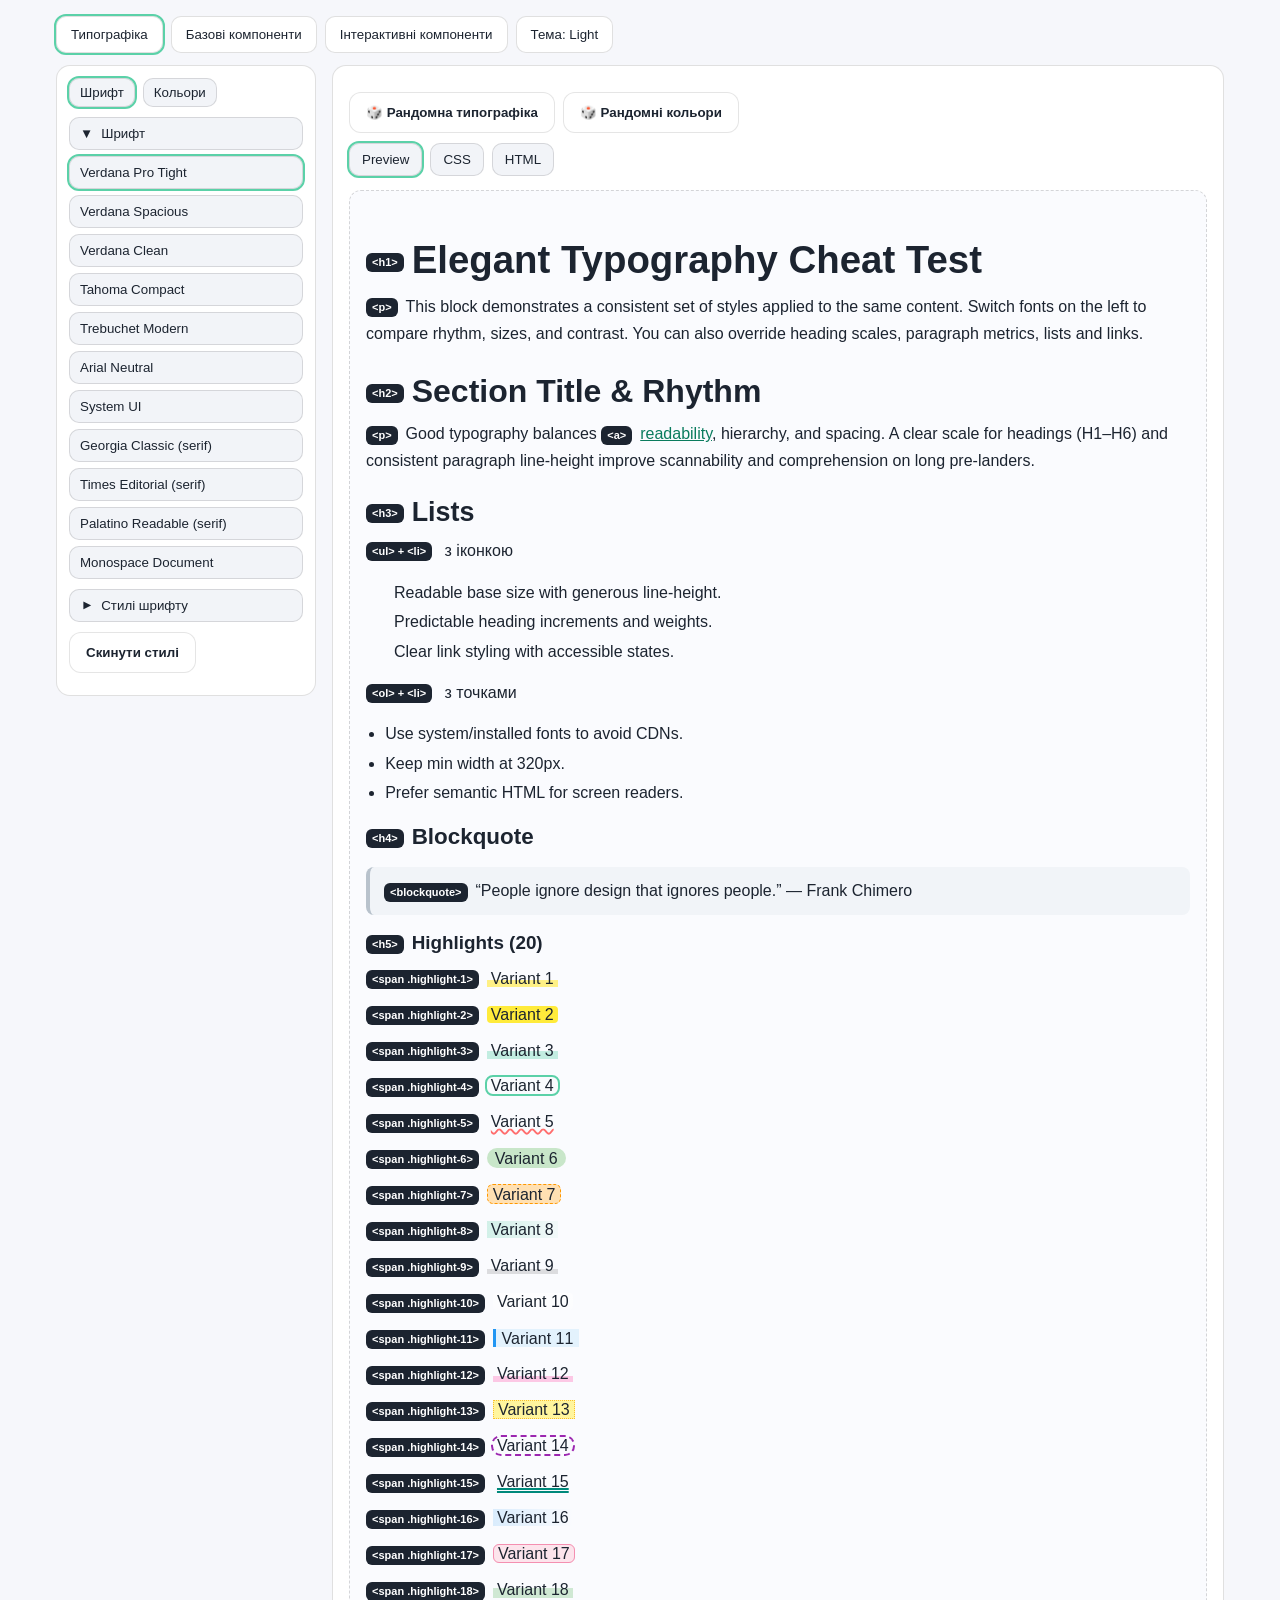
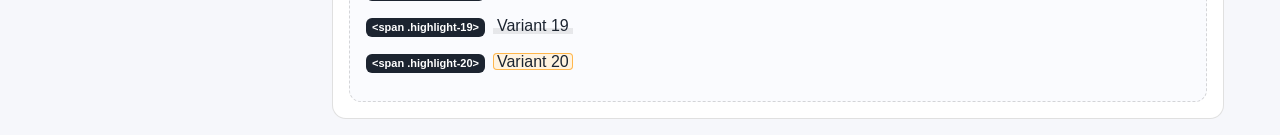
==== commit 449f688f: "add base components" ====
--- a/index.html
+++ b/index.html
@@ -1,227 +1,371 @@
+<!-- index.html -->
 <!DOCTYPE html>
 <html lang="uk">
-  <head>
-    <meta charset="utf-8" />
-    <meta name="viewport" content="width=device-width, initial-scale=1, minimum-scale=1" />
-    <title>Pre-landers UI Cheatsheet</title>
-    <link rel="stylesheet" href="style.css" />
-  </head>
-  <body class="theme-light">
-    <div class="app">
-      <div class="top-tabs" role="tablist" aria-label="Main tabs">
-        <button class="top-tab" role="tab" aria-selected="true" data-tab="typography">Типографіка</button>
-        <button class="top-tab" role="tab" aria-selected="false" data-tab="standard">Базові компоненти</button>
-        <button class="top-tab" role="tab" aria-selected="false" data-tab="interactive">Інтерактивні компоненти</button>
-        <button class="top-tab" role="switch" id="themeBtn">Тема: Light</button>
-      </div>
-
-      <!-- TIPOGRAPHY TAB -->
-      <section class="shell tab" id="tab-typography" data-active="true" aria-label="Типографіка">
-        <aside class="sidebar" id="tab-typography-sidebar">
-          <div class="sidebar-tabs" role="tablist" aria-label="Sidebar tabs">
-            <button class="sidebar-tab" id="sbFontsTab" aria-selected="true">Шрифт</button>
-            <button class="sidebar-tab" id="sbColorsTab" aria-selected="false">Кольори</button>
-          </div>
-
-          <div id="fontsPanel">
-            <button class="accordion-hdr" id="accFonts" aria-expanded="true"><span class="chev">&#x25BC;</span> Шрифт</button>
-            <div class="accordion-panel" id="accFontsBody">
-              <ul class="list" id="fontList"></ul>
-            </div>
-
-            <button class="accordion-hdr" id="accStyles" aria-expanded="false"><span class="chev">&#x25BC;</span> Стилі шрифту</button>
-            <div class="accordion-panel" id="accStylesBody" hidden>
-              <div class="control">
-                <h5>База</h5>
-                <div class="row">
-                  <label for="baseSize">Base size</label>
-                  <input id="baseSize" type="number" min="12" max="22" step="1" value="16" />
-                </div>
-              </div>
-
-              <div class="control">
-                <h5>Heading scales</h5>
-                <div class="row"><label>H1 size</label><select data-key="h1.size"></select></div>
-                <div class="row"><label>H2 size</label><select data-key="h2.size"></select></div>
-                <div class="row"><label>H3 size</label><select data-key="h3.size"></select></div>
-                <div class="row"><label>H4 size</label><select data-key="h4.size"></select></div>
-                <div class="row"><label>H5 size</label><select data-key="h5.size"></select></div>
-                <div class="row"><label>H6 size</label><select data-key="h6.size"></select></div>
-              </div>
-
-              <div class="control">
-                <h5>Heading weight / line-height</h5>
-                <div class="row"><label>H1</label><select data-key="h1.weight"></select></div>
-                <div class="row"><label>H2</label><select data-key="h2.weight"></select></div>
-                <div class="row"><label>H3</label><select data-key="h3.weight"></select></div>
-                <div class="row"><label>H4</label><select data-key="h4.weight"></select></div>
-                <div class="row"><label>H5</label><select data-key="h5.weight"></select></div>
-                <div class="row"><label>H6</label><select data-key="h6.weight"></select></div>
-                <div class="row"><label>H1 LH</label><select data-key="h1.lh"></select></div>
-                <div class="row"><label>H2 LH</label><select data-key="h2.lh"></select></div>
-                <div class="row"><label>H3 LH</label><select data-key="h3.lh"></select></div>
-                <div class="row"><label>H4 LH</label><select data-key="h4.lh"></select></div>
-                <div class="row"><label>H5 LH</label><select data-key="h5.lh"></select></div>
-                <div class="row"><label>H6 LH</label><select data-key="h6.lh"></select></div>
-              </div>
-
-              <div class="control">
-                <h5>Paragraphs / Links / Lists</h5>
-                <div class="row"><label>P size</label><select data-key="p.size"></select></div>
-                <div class="row"><label>P weight</label><select data-key="p.weight"></select></div>
-                <div class="row"><label>P line-height</label><select data-key="p.lh"></select></div>
-                <div class="row">
-                  <label>Links</label>
-                  <select id="linkStyle">
-                    <option value="underline">underline</option>
-                    <option value="hover">hover only</option>
-                    <option value="hover-underline">hover & underline</option>
-                    <option value="none">none</option>
-                  </select>
-                </div>
-                <div class="row">
-                  <label>UL style</label>
-                  <select id="ulStyle">
-                    <option value="disc">disc</option>
-                    <option value="circle">circle</option>
-                    <option value="square">square</option>
-                    <option value="icon">icon</option>
-                  </select>
-                </div>
-                <div class="row">
-                  <label>OL style</label>
-                  <select id="olStyle">
-                    <option value="disc">disc</option>
-                    <option value="decimal">decimal</option>
-                    <option value="decimal-leading-zero">decimal-leading-zero</option>
-                    <option value="lower-alpha">lower-alpha</option>
-                  </select>
-                </div>
+
+<head>
+  <meta charset="utf-8" />
+  <meta name="viewport" content="width=device-width, initial-scale=1, minimum-scale=1" />
+  <title>Pre-landers UI Cheatsheet</title>
+  <link rel="stylesheet" href="style.css" />
+</head>
+
+<body class="theme-light">
+  <div class="app">
+    <div class="top-tabs" role="tablist" aria-label="Main tabs">
+      <button class="top-tab" role="tab" aria-selected="true" data-tab="typography">Типографіка</button>
+      <button class="top-tab" role="tab" aria-selected="false" data-tab="standard">Базові компоненти</button>
+      <button class="top-tab" role="tab" aria-selected="false" data-tab="interactive">Інтерактивні компоненти</button>
+      <button class="top-tab" role="switch" id="themeBtn">Тема: Light</button>
+    </div>
+
+    <!-- TIPOGRAPHY TAB -->
+    <section class="shell tab" id="tab-typography" data-active="true" aria-label="Типографіка">
+      <aside class="sidebar" id="tab-typography-sidebar">
+        <div class="sidebar-tabs" role="tablist" aria-label="Sidebar tabs">
+          <button class="sidebar-tab" id="sbFontsTab" aria-selected="true">Шрифт</button>
+          <button class="sidebar-tab" id="sbColorsTab" aria-selected="false">Кольори</button>
+        </div>
+
+        <div id="fontsPanel">
+          <button class="accordion-hdr" id="accFonts" aria-expanded="true"><span class="chev">&#x25BC;</span>
+            Шрифт</button>
+          <div class="accordion-panel" id="accFontsBody">
+            <ul class="list" id="fontList"></ul>
+          </div>
+
+          <button class="accordion-hdr" id="accStyles" aria-expanded="false"><span class="chev">&#x25BC;</span> Стилі
+            шрифту</button>
+          <div class="accordion-panel" id="accStylesBody" hidden>
+            <div class="control">
+              <h5>База</h5>
+              <div class="row">
+                <label for="baseSize">Base size</label>
+                <input id="baseSize" type="number" min="12" max="22" step="1" value="16" />
               </div>
             </div>
-          </div>
-
-          <div id="colorsPanel" hidden>
+
             <div class="control">
-              <h5>Фон демо (Preview)</h5>
-              <div class="row"><label>Background</label><input type="color" id="color-previewBg" value="#fafbfe" /></div>
+              <h5>Heading scales</h5>
+              <div class="row"><label>H1 size</label><select data-key="h1.size"></select></div>
+              <div class="row"><label>H2 size</label><select data-key="h2.size"></select></div>
+              <div class="row"><label>H3 size</label><select data-key="h3.size"></select></div>
+              <div class="row"><label>H4 size</label><select data-key="h4.size"></select></div>
+              <div class="row"><label>H5 size</label><select data-key="h5.size"></select></div>
+              <div class="row"><label>H6 size</label><select data-key="h6.size"></select></div>
             </div>
+
             <div class="control">
-              <h5>Тексти</h5>
-              <div class="row"><label>H1</label><input type="color" id="color-h1" value="#1c2430" /></div>
-              <div class="row"><label>H2</label><input type="color" id="color-h2" value="#1c2430" /></div>
-              <div class="row"><label>H3</label><input type="color" id="color-h3" value="#1c2430" /></div>
-              <div class="row"><label>H4</label><input type="color" id="color-h4" value="#1c2430" /></div>
-              <div class="row"><label>H5</label><input type="color" id="color-h5" value="#1c2430" /></div>
-              <div class="row"><label>H6</label><input type="color" id="color-h6" value="#1c2430" /></div>
-              <div class="row"><label>P</label><input type="color" id="color-p" value="#1c2430" /></div>
-              <div class="row"><label>Link</label><input type="color" id="color-a" value="#0a7c5e" /></div>
-              <div class="row"><label>Link hover</label><input type="color" id="color-aHover" value="#085f48" /></div>
+              <h5>Heading weight / line-height</h5>
+              <div class="row"><label>H1</label><select data-key="h1.weight"></select></div>
+              <div class="row"><label>H2</label><select data-key="h2.weight"></select></div>
+              <div class="row"><label>H3</label><select data-key="h3.weight"></select></div>
+              <div class="row"><label>H4</label><select data-key="h4.weight"></select></div>
+              <div class="row"><label>H5</label><select data-key="h5.weight"></select></div>
+              <div class="row"><label>H6</label><select data-key="h6.weight"></select></div>
+              <div class="row"><label>H1 LH</label><select data-key="h1.lh"></select></div>
+              <div class="row"><label>H2 LH</label><select data-key="h2.lh"></select></div>
+              <div class="row"><label>H3 LH</label><select data-key="h3.lh"></select></div>
+              <div class="row"><label>H4 LH</label><select data-key="h4.lh"></select></div>
+              <div class="row"><label>H5 LH</label><select data-key="h5.lh"></select></div>
+              <div class="row"><label>H6 LH</label><select data-key="h6.lh"></select></div>
             </div>
+
             <div class="control">
-              <h5>Blockquote</h5>
-              <div class="row"><label>Text</label><input type="color" id="color-bqText" value="#1c2430" /></div>
-              <div class="row"><label>Background</label><input type="color" id="color-bqBg" value="#f1f4f8" /></div>
-              <div class="row"><label>Border</label><input type="color" id="color-bqBorder" value="#b8c2cc" /></div>
+              <h5>Paragraphs / Links / Lists</h5>
+              <div class="row"><label>P size</label><select data-key="p.size"></select></div>
+              <div class="row"><label>P weight</label><select data-key="p.weight"></select></div>
+              <div class="row"><label>P line-height</label><select data-key="p.lh"></select></div>
+              <div class="row">
+                <label>Links</label>
+                <select id="linkStyle">
+                  <option value="underline">underline</option>
+                  <option value="hover">hover only</option>
+                  <option value="hover-underline">hover & underline</option>
+                  <option value="none">none</option>
+                </select>
+              </div>
+              <div class="row">
+                <label>UL style</label>
+                <select id="ulStyle">
+                  <option value="disc">disc</option>
+                  <option value="circle">circle</option>
+                  <option value="square">square</option>
+                  <option value="icon">icon</option>
+                </select>
+              </div>
+              <div class="row">
+                <label>OL style</label>
+                <select id="olStyle">
+                  <option value="disc">disc</option>
+                  <option value="decimal">decimal</option>
+                  <option value="decimal-leading-zero">decimal-leading-zero</option>
+                  <option value="lower-alpha">lower-alpha</option>
+                </select>
+              </div>
             </div>
           </div>
-
-          <div class="buttons">
-            <button class="btn" id="resetBtn">Скинути стилі</button>
-          </div>
-        </aside>
-
-        <main class="panel">
-          <div class="buttons">
-            <button class="btn" id="randomizeTopBtn">🎲 Рандомна типографіка</button>
-            <button class="btn" id="randomizeColorsBtn">🎲 Рандомні кольори</button>
-          </div>
-
-          <div class="inner-tabs" role="tablist" aria-label="Typography inner tabs">
-            <button class="inner-tab" role="tab" aria-selected="true" data-inner="preview">Preview</button>
-            <button class="inner-tab" role="tab" aria-selected="false" data-inner="css">CSS</button>
-            <button class="inner-tab" role="tab" aria-selected="false" data-inner="html">HTML</button>
-          </div>
-
-          <div id="typoPreview" class="preview" data-inner-panel="preview">
-            <div id="previewScope" class="content hover-mode">
-              <h1><span class="badge">&lt;h1&gt;</span>Elegant Typography Cheat Test</h1>
-              <p><span class="badge">&lt;p&gt;</span>This block demonstrates a consistent set of styles applied to the same content. Switch fonts on the left to compare rhythm, sizes, and contrast. You can also override heading scales, paragraph metrics, lists and links.</p>
-              <h2><span class="badge">&lt;h2&gt;</span>Section Title &amp; Rhythm</h2>
-              <p><span class="badge">&lt;p&gt;</span>Good typography balances <a href="#"><span class="badge">&lt;a&gt;</span>readability</a>, hierarchy, and spacing. A clear scale for headings (H1–H6) and consistent paragraph line-height improve scannability and comprehension on long pre-landers.</p>
-              <h3><span class="badge">&lt;h3&gt;</span>Lists</h3>
-              <p id="ulLabel" class="notice"><span class="badge">&lt;ul&gt; + &lt;li&gt;</span> з іконкою</p>
-              <ul>
-                <li>Readable base size with generous line-height.</li>
-                <li>Predictable heading increments and weights.</li>
-                <li>Clear link styling with accessible states.</li>
-              </ul>
-              <p id="olLabel" class="notice"><span class="badge">&lt;ol&gt; + &lt;li&gt;</span> з точками</p>
-              <ol>
-                <li>Use system/installed fonts to avoid CDNs.</li>
-                <li>Keep min width at 320px.</li>
-                <li>Prefer semantic HTML for screen readers.</li>
-              </ol>
-              <h4><span class="badge">&lt;h4&gt;</span>Blockquote</h4>
-              <blockquote><span class="badge">&lt;blockquote&gt;</span>“People ignore design that ignores people.” — Frank Chimero</blockquote>
-              <h5><span class="badge">&lt;h5&gt;</span>Highlights (20)</h5>
-              <p><span class="badge">&lt;span .highlight-1&gt;</span><span class="highlight highlight-1">Variant 1</span></p>
-              <p><span class="badge">&lt;span .highlight-2&gt;</span><span class="highlight highlight-2">Variant 2</span></p>
-              <p><span class="badge">&lt;span .highlight-3&gt;</span><span class="highlight highlight-3">Variant 3</span></p>
-              <p><span class="badge">&lt;span .highlight-4&gt;</span><span class="highlight highlight-4">Variant 4</span></p>
-              <p><span class="badge">&lt;span .highlight-5&gt;</span><span class="highlight highlight-5">Variant 5</span></p>
-              <p><span class="badge">&lt;span .highlight-6&gt;</span><span class="highlight highlight-6">Variant 6</span></p>
-              <p><span class="badge">&lt;span .highlight-7&gt;</span><span class="highlight highlight-7">Variant 7</span></p>
-              <p><span class="badge">&lt;span .highlight-8&gt;</span><span class="highlight highlight-8">Variant 8</span></p>
-              <p><span class="badge">&lt;span .highlight-9&gt;</span><span class="highlight highlight-9">Variant 9</span></p>
-              <p><span class="badge">&lt;span .highlight-10&gt;</span><span class="highlight highlight-10">Variant 10</span></p>
-              <p><span class="badge">&lt;span .highlight-11&gt;</span><span class="highlight highlight-11">Variant 11</span></p>
-              <p><span class="badge">&lt;span .highlight-12&gt;</span><span class="highlight highlight-12">Variant 12</span></p>
-              <p><span class="badge">&lt;span .highlight-13&gt;</span><span class="highlight highlight-13">Variant 13</span></p>
-              <p><span class="badge">&lt;span .highlight-14&gt;</span><span class="highlight highlight-14">Variant 14</span></p>
-              <p><span class="badge">&lt;span .highlight-15&gt;</span><span class="highlight highlight-15">Variant 15</span></p>
-              <p><span class="badge">&lt;span .highlight-16&gt;</span><span class="highlight highlight-16">Variant 16</span></p>
-              <p><span class="badge">&lt;span .highlight-17&gt;</span><span class="highlight highlight-17">Variant 17</span></p>
-              <p><span class="badge">&lt;span .highlight-18&gt;</span><span class="highlight highlight-18">Variant 18</span></p>
-              <p><span class="badge">&lt;span .highlight-19&gt;</span><span class="highlight highlight-19">Variant 19</span></p>
-              <p><span class="badge">&lt;span .highlight-20&gt;</span><span class="highlight highlight-20">Variant 20</span></p>
-            </div>
-          </div>
-
-          <div id="typoCSS" data-inner-panel="css" hidden>
-            <div class="copybar"><button class="btn" id="copyCssBtn">Copy CSS</button></div>
-            <div id="cssOutput" class="codebox"></div>
-            <p class="notice">Скопійований CSS: спочатку «Базові стилі», потім обрана типографіка + ваші налаштування і кольори.</p>
-          </div>
-
-          <div id="typoHTML" data-inner-panel="html" hidden>
-            <div class="copybar"><button class="btn" id="copyHtmlBtn">Copy HTML</button></div>
-            <div id="htmlOutput" class="codebox"></div>
-          </div>
-        </main>
-      </section>
-
-      <!-- STANDARD TAB -->
-      <section class="shell tab" id="tab-standard" aria-label="Базові компоненти" hidden>
-        <aside class="sidebar" id="standardSidebar">
-          <h4>Базові</h4>
-          <ul class="list">
-            <li class="disabled">Header / Navbar</li>
-            <li class="disabled">Advertisement | Disclosure</li>
-            <li class="disabled">Breadcrumbs</li>
-            <li class="disabled">Images (hero/product/avatar)</li>
-            <li><button id="sbButtons" class="active">Buttons</button></li>
-            <li class="disabled">Footer (links + modals)</li>
-          </ul>
-          <h4>Контент</h4>
-          <ul class="list">
-            <li class="disabled">Callout/Alert</li>
-            <li class="disabled">FAQ</li>
-            <li class="disabled">Testimonials</li>
-            <li class="disabled">Comments</li>
-          </ul>
-        </aside>
-        <main class="panel">
+        </div>
+
+        <div id="colorsPanel" hidden>
+          <div class="control">
+            <h5>Фон демо (Preview)</h5>
+            <div class="row"><label>Background</label><input type="color" id="color-previewBg" value="#fafbfe" /></div>
+          </div>
+          <div class="control">
+            <h5>Тексти</h5>
+            <div class="row"><label>H1</label><input type="color" id="color-h1" value="#1c2430" /></div>
+            <div class="row"><label>H2</label><input type="color" id="color-h2" value="#1c2430" /></div>
+            <div class="row"><label>H3</label><input type="color" id="color-h3" value="#1c2430" /></div>
+            <div class="row"><label>H4</label><input type="color" id="color-h4" value="#1c2430" /></div>
+            <div class="row"><label>H5</label><input type="color" id="color-h5" value="#1c2430" /></div>
+            <div class="row"><label>H6</label><input type="color" id="color-h6" value="#1c2430" /></div>
+            <div class="row"><label>P</label><input type="color" id="color-p" value="#1c2430" /></div>
+            <div class="row"><label>Link</label><input type="color" id="color-a" value="#0a7c5e" /></div>
+            <div class="row"><label>Link hover</label><input type="color" id="color-aHover" value="#085f48" /></div>
+          </div>
+          <div class="control">
+            <h5>Blockquote</h5>
+            <div class="row"><label>Text</label><input type="color" id="color-bqText" value="#1c2430" /></div>
+            <div class="row"><label>Background</label><input type="color" id="color-bqBg" value="#f1f4f8" /></div>
+            <div class="row"><label>Border</label><input type="color" id="color-bqBorder" value="#b8c2cc" /></div>
+          </div>
+        </div>
+
+        <div class="buttons">
+          <button class="btn" id="resetBtn">Скинути стилі</button>
+        </div>
+      </aside>
+
+      <main class="panel">
+        <div class="buttons">
+          <button class="btn" id="randomizeTopBtn">🎲 Рандомна типографіка</button>
+          <button class="btn" id="randomizeColorsBtn">🎲 Рандомні кольори</button>
+        </div>
+
+        <div class="inner-tabs" role="tablist" aria-label="Typography inner tabs">
+          <button class="inner-tab" role="tab" aria-selected="true" data-inner="preview">Preview</button>
+          <button class="inner-tab" role="tab" aria-selected="false" data-inner="css">CSS</button>
+          <button class="inner-tab" role="tab" aria-selected="false" data-inner="html">HTML</button>
+        </div>
+
+        <div id="typoPreview" class="preview" data-inner-panel="preview">
+          <div id="previewScope" class="content hover-mode">
+            <h1><span class="badge">&lt;h1&gt;</span>Elegant Typography Cheat Test</h1>
+            <p><span class="badge">&lt;p&gt;</span>This block demonstrates a consistent set of styles applied to the
+              same content. Switch fonts on the left to compare rhythm, sizes, and contrast. You can also override
+              heading scales, paragraph metrics, lists and links.</p>
+            <h2><span class="badge">&lt;h2&gt;</span>Section Title &amp; Rhythm</h2>
+            <p><span class="badge">&lt;p&gt;</span>Good typography balances <a href="#"><span
+                  class="badge">&lt;a&gt;</span>readability</a>, hierarchy, and spacing. A clear scale for headings
+              (H1–H6) and consistent paragraph line-height improve scannability and comprehension on long pre-landers.
+            </p>
+            <h3><span class="badge">&lt;h3&gt;</span>Lists</h3>
+            <p id="ulLabel" class="notice"><span class="badge">&lt;ul&gt; + &lt;li&gt;</span> з іконкою</p>
+            <ul>
+              <li>Readable base size with generous line-height.</li>
+              <li>Predictable heading increments and weights.</li>
+              <li>Clear link styling with accessible states.</li>
+            </ul>
+            <p id="olLabel" class="notice"><span class="badge">&lt;ol&gt; + &lt;li&gt;</span> з точками</p>
+            <ol>
+              <li>Use system/installed fonts to avoid CDNs.</li>
+              <li>Keep min width at 320px.</li>
+              <li>Prefer semantic HTML for screen readers.</li>
+            </ol>
+            <h4><span class="badge">&lt;h4&gt;</span>Blockquote</h4>
+            <blockquote><span class="badge">&lt;blockquote&gt;</span>“People ignore design that ignores people.” — Frank
+              Chimero</blockquote>
+            <h5><span class="badge">&lt;h5&gt;</span>Highlights (20)</h5>
+            <p><span class="badge">&lt;span .highlight-1&gt;</span><span class="highlight highlight-1">Variant 1</span>
+            </p>
+            <p><span class="badge">&lt;span .highlight-2&gt;</span><span class="highlight highlight-2">Variant 2</span>
+            </p>
+            <p><span class="badge">&lt;span .highlight-3&gt;</span><span class="highlight highlight-3">Variant 3</span>
+            </p>
+            <p><span class="badge">&lt;span .highlight-4&gt;</span><span class="highlight highlight-4">Variant 4</span>
+            </p>
+            <p><span class="badge">&lt;span .highlight-5&gt;</span><span class="highlight highlight-5">Variant 5</span>
+            </p>
+            <p><span class="badge">&lt;span .highlight-6&gt;</span><span class="highlight highlight-6">Variant 6</span>
+            </p>
+            <p><span class="badge">&lt;span .highlight-7&gt;</span><span class="highlight highlight-7">Variant 7</span>
+            </p>
+            <p><span class="badge">&lt;span .highlight-8&gt;</span><span class="highlight highlight-8">Variant 8</span>
+            </p>
+            <p><span class="badge">&lt;span .highlight-9&gt;</span><span class="highlight highlight-9">Variant 9</span>
+            </p>
+            <p><span class="badge">&lt;span .highlight-10&gt;</span><span class="highlight highlight-10">Variant
+                10</span></p>
+            <p><span class="badge">&lt;span .highlight-11&gt;</span><span class="highlight highlight-11">Variant
+                11</span></p>
+            <p><span class="badge">&lt;span .highlight-12&gt;</span><span class="highlight highlight-12">Variant
+                12</span></p>
+            <p><span class="badge">&lt;span .highlight-13&gt;</span><span class="highlight highlight-13">Variant
+                13</span></p>
+            <p><span class="badge">&lt;span .highlight-14&gt;</span><span class="highlight highlight-14">Variant
+                14</span></p>
+            <p><span class="badge">&lt;span .highlight-15&gt;</span><span class="highlight highlight-15">Variant
+                15</span></p>
+            <p><span class="badge">&lt;span .highlight-16&gt;</span><span class="highlight highlight-16">Variant
+                16</span></p>
+            <p><span class="badge">&lt;span .highlight-17&gt;</span><span class="highlight highlight-17">Variant
+                17</span></p>
+            <p><span class="badge">&lt;span .highlight-18&gt;</span><span class="highlight highlight-18">Variant
+                18</span></p>
+            <p><span class="badge">&lt;span .highlight-19&gt;</span><span class="highlight highlight-19">Variant
+                19</span></p>
+            <p><span class="badge">&lt;span .highlight-20&gt;</span><span class="highlight highlight-20">Variant
+                20</span></p>
+          </div>
+        </div>
+
+        <div id="typoCSS" data-inner-panel="css" hidden>
+          <div class="copybar"><button class="btn" id="copyCssBtn">Copy CSS</button></div>
+          <div id="cssOutput" class="codebox"></div>
+          <p class="notice">Скопійований CSS: спочатку «Базові стилі», потім обрана типографіка + ваші налаштування і
+            кольори.</p>
+        </div>
+
+        <div id="typoHTML" data-inner-panel="html" hidden>
+          <div class="copybar"><button class="btn" id="copyHtmlBtn">Copy HTML</button></div>
+          <div id="htmlOutput" class="codebox"></div>
+        </div>
+      </main>
+    </section>
+
+    <!-- STANDARD TAB -->
+    <!-- STANDARD TAB -->
+    <section class="shell tab" id="tab-standard" aria-label="Базові компоненти" hidden>
+      <aside class="sidebar" id="standardSidebar">
+        <h4>Базові</h4>
+        <ul class="list">
+          <li><button id="sbHeader">Header / Navbar</button></li>
+          <li><button id="sbBreadcrumbs">Breadcrumbs</button></li>
+          <li><button id="sbFooter">Footer (links + modals)</button></li>
+          <li><button id="sbAds">Advertisement | Disclosure</button></li>
+          <li><button id="sbImages">Images (hero/product/avatar)</button></li>
+          <li><button id="sbButtons" class="active">Buttons</button></li>
+        </ul>
+        <h4>Контент</h4>
+        <ul class="list">
+          <li class="disabled">Callout/Alert</li>
+          <li class="disabled">FAQ</li>
+          <li class="disabled">Testimonials</li>
+          <li class="disabled">Comments</li>
+        </ul>
+      </aside>
+
+      <main class="panel" id="standardMain">
+        <!-- ===== GROUP: HEADER / NAVBAR ===== -->
+        <div class="std-group" id="std-header" hidden>
+          <div class="inner-tabs" role="tablist" aria-label="Header inner tabs">
+            <button class="inner-tab" role="tab" aria-selected="true" data-inner="head-preview">Preview</button>
+            <button class="inner-tab" role="tab" aria-selected="false" data-inner="head-css">CSS</button>
+            <button class="inner-tab" role="tab" aria-selected="false" data-inner="head-js">JS</button>
+            <button class="inner-tab" role="tab" aria-selected="false" data-inner="head-html">HTML</button>
+          </div>
+
+          <div id="headPreview" class="preview" data-inner-panel="head-preview">
+            <div class="std-demo" id="headDemo"></div>
+          </div>
+          <div id="headCSS" data-inner-panel="head-css" hidden>
+            <div class="copybar"><button class="btn" id="copyHeadCssBtn">Copy CSS</button></div>
+            <div id="headCssOutput" class="codebox"></div>
+          </div>
+          <div id="headJS" data-inner-panel="head-js" hidden>
+            <div class="copybar"><button class="btn" id="copyHeadJsBtn">Copy JS</button></div>
+            <div id="headJsOutput" class="codebox"></div>
+          </div>
+          <div id="headHTML" data-inner-panel="head-html" hidden>
+            <div class="copybar"><button class="btn" id="copyHeadHtmlBtn">Copy HTML</button></div>
+            <div id="headHtmlOutput" class="codebox"></div>
+          </div>
+        </div>
+
+
+
+        <!-- ===== GROUP: BREADCRUMBS ===== -->
+        <div class="std-group" id="std-crumbs" hidden>
+          <div class="inner-tabs" role="tablist" aria-label="Breadcrumbs inner tabs">
+            <button class="inner-tab" role="tab" aria-selected="true" data-inner="crumbs-preview">Preview</button>
+            <button class="inner-tab" role="tab" aria-selected="false" data-inner="crumbs-css">CSS</button>
+            <button class="inner-tab" role="tab" aria-selected="false" data-inner="crumbs-html">HTML</button>
+          </div>
+          <div id="crumbsPreview" class="preview" data-inner-panel="crumbs-preview">
+            <div class="std-demo" id="crumbsDemo"></div>
+          </div>
+          <div id="crumbsCSS" data-inner-panel="crumbs-css" hidden>
+            <div class="copybar"><button class="btn" id="copyCrumbsCssBtn">Copy CSS</button></div>
+            <div id="crumbsCssOutput" class="codebox"></div>
+          </div>
+          <div id="crumbsHTML" data-inner-panel="crumbs-html" hidden>
+            <div class="copybar"><button class="btn" id="copyCrumbsHtmlBtn">Copy HTML</button></div>
+            <div id="crumbsHtmlOutput" class="codebox"></div>
+          </div>
+        </div>
+
+        <!-- ===== GROUP: FOOTER ===== -->
+        <div class="std-group" id="std-footer" hidden>
+          <div class="inner-tabs" role="tablist" aria-label="Footer inner tabs">
+            <button class="inner-tab" role="tab" aria-selected="true" data-inner="foot-preview">Preview</button>
+            <button class="inner-tab" role="tab" aria-selected="false" data-inner="foot-css">CSS</button>
+            <button class="inner-tab" role="tab" aria-selected="false" data-inner="foot-html">HTML</button>
+          </div>
+          <div id="footPreview" class="preview" data-inner-panel="foot-preview">
+            <div class="std-demo" id="footDemo"></div>
+          </div>
+          <div id="footCSS" data-inner-panel="foot-css" hidden>
+            <div class="copybar"><button class="btn" id="copyFootCssBtn">Copy CSS</button></div>
+            <div id="footCssOutput" class="codebox"></div>
+          </div>
+          <div id="footHTML" data-inner-panel="foot-html" hidden>
+            <div class="copybar"><button class="btn" id="copyFootHtmlBtn">Copy HTML</button></div>
+            <div id="footHtmlOutput" class="codebox"></div>
+          </div>
+        </div>
+
+        <!-- ===== GROUP: ADS / DISCLOSURE ===== -->
+        <div class="std-group" id="std-ads" hidden>
+          <div class="inner-tabs" role="tablist" aria-label="Ads inner tabs">
+            <button class="inner-tab" role="tab" aria-selected="true" data-inner="ads-preview">Preview</button>
+            <button class="inner-tab" role="tab" aria-selected="false" data-inner="ads-css">CSS</button>
+            <button class="inner-tab" role="tab" aria-selected="false" data-inner="ads-html">HTML</button>
+          </div>
+          <div id="adsPreview" class="preview" data-inner-panel="ads-preview">
+            <div class="std-demo" id="adsDemo"></div>
+          </div>
+          <div id="adsCSS" data-inner-panel="ads-css" hidden>
+            <div class="copybar"><button class="btn" id="copyAdsCssBtn">Copy CSS</button></div>
+            <div id="adsCssOutput" class="codebox"></div>
+          </div>
+          <div id="adsHTML" data-inner-panel="ads-html" hidden>
+            <div class="copybar"><button class="btn" id="copyAdsHtmlBtn">Copy HTML</button></div>
+            <div id="adsHtmlOutput" class="codebox"></div>
+          </div>
+        </div>
+
+        <!-- ===== GROUP: IMAGES ===== -->
+        <div class="std-group" id="std-images" hidden>
+          <div class="inner-tabs" role="tablist" aria-label="Images inner tabs">
+            <button class="inner-tab" role="tab" aria-selected="true" data-inner="imgs-preview">Preview</button>
+            <button class="inner-tab" role="tab" aria-selected="false" data-inner="imgs-css">CSS</button>
+            <button class="inner-tab" role="tab" aria-selected="false" data-inner="imgs-html">HTML</button>
+          </div>
+          <div id="imgsPreview" class="preview" data-inner-panel="imgs-preview">
+            <div class="std-demo" id="imgsDemo"></div>
+          </div>
+          <div id="imgsCSS" data-inner-panel="imgs-css" hidden>
+            <div class="copybar"><button class="btn" id="copyImgsCssBtn">Copy CSS</button></div>
+            <div id="imgsCssOutput" class="codebox"></div>
+          </div>
+          <div id="imgsHTML" data-inner-panel="imgs-html" hidden>
+            <div class="copybar"><button class="btn" id="copyImgsHtmlBtn">Copy HTML</button></div>
+            <div id="imgsHtmlOutput" class="codebox"></div>
+          </div>
+        </div>
+
+        <!-- ===== GROUP: BUTTONS (існуючий блок, просто обгорнули) ===== -->
+        <div class="std-group" id="std-buttons">
           <div class="inner-tabs" role="tablist" aria-label="Buttons inner tabs">
             <button class="inner-tab" role="tab" aria-selected="true" data-inner="btns-preview">Preview</button>
             <button class="inner-tab" role="tab" aria-selected="false" data-inner="btns-css">CSS</button>
@@ -238,36 +382,40 @@
             <div class="copybar"><button class="btn" id="copyBtnsHtmlBtn">Copy HTML</button></div>
             <div id="btnsHtmlOutput" class="codebox"></div>
           </div>
-        </main>
-      </section>
-
-      <!-- INTERACTIVE TAB -->
-      <section class="shell tab" id="tab-interactive" aria-label="Інтерактивні компоненти" hidden>
-        <aside class="sidebar" id="interactiveSidebar">
-          <h4>Модулі</h4>
-          <ul class="list">
-            <li class="disabled">Modals</li>
-            <li class="disabled">Toasts</li>
-            <li class="disabled">Cookie / GDPR</li>
-            <li class="disabled">Countdown</li>
-            <li class="disabled">Sweepstakes / Wheel / Quiz</li>
-            <li class="disabled">Social Proof</li>
-            <li class="disabled">Order Form variants</li>
-            <li class="disabled">Sticky CTA / Bars</li>
-            <li class="disabled">Lockers (CTA → unlock)</li>
-          </ul>
-        </aside>
-        <main class="panel">
-          <p class="notice">Тут будуть інтерактивні демо та API.</p>
-        </main>
-      </section>
-    </div>
-
-    <!-- Динамічні стилі -->
-    <style id="typoStyle"></style>
-    <style id="colorStyle"></style>
-    <style id="btnKitStyle"></style>
-
-    <script src="app.js" defer></script>
-  </body>
-</html>
+        </div>
+      </main>
+    </section>
+
+
+    <!-- INTERACTIVE TAB -->
+    <section class="shell tab" id="tab-interactive" aria-label="Інтерактивні компоненти" hidden>
+      <aside class="sidebar" id="interactiveSidebar">
+        <h4>Модулі</h4>
+        <ul class="list">
+          <li class="disabled">Modals</li>
+          <li class="disabled">Toasts</li>
+          <li class="disabled">Cookie / GDPR</li>
+          <li class="disabled">Countdown</li>
+          <li class="disabled">Sweepstakes / Wheel / Quiz</li>
+          <li class="disabled">Social Proof</li>
+          <li class="disabled">Order Form variants</li>
+          <li class="disabled">Sticky CTA / Bars</li>
+          <li class="disabled">Lockers (CTA → unlock)</li>
+        </ul>
+      </aside>
+      <main class="panel">
+        <p class="notice">Тут будуть інтерактивні демо та API.</p>
+      </main>
+    </section>
+  </div>
+
+  <!-- Динамічні стилі -->
+  <style id="typoStyle"></style>
+  <style id="colorStyle"></style>
+  <style id="btnKitStyle"></style>
+  <style id="stdStyle"></style>
+
+  <script src="app.js" defer></script>
+</body>
+
+</html>
--- a/style.css
+++ b/style.css
@@ -1,3 +1,4 @@
+/* style.css */
 /* ===== THEME (без CSS-змінних) ===== */
 body.theme-dark { background:#0b0c0f; color:#e6e8ee; }
 body.theme-light { background:#f6f7fb; color:#1c2430; }
@@ -123,24 +124,23 @@
 
 /* Buttons preview grid */
 .btns-grid{ display:grid; grid-template-columns: repeat(auto-fill, minmax(180px, 1fr)); gap:12px; }
-.btn-demo{ display:inline-flex; align-items:center; justify-content:center; gap:8px; padding:10px 14px; font-weight:600; border-radius:12px; border:1px solid rgba(0,0,0,.1); background:#fff; color:#1c2430; cursor:pointer; user-select:none; text-decoration:none; }
-.btn-demo.square{ border-radius:6px; }
-.btn-demo.pill{ border-radius:999px; }
-.btn-demo.full{ width:100%; }
-.btn-demo.ghost{ background:transparent; }
-.btn-demo.primary{ background:#5bd1a8; border-color:#5bd1a8; color:#0a0e0c; }
-.btn-demo.outline{ background:transparent; border:2px solid #1c2430; color:#1c2430; }
-.btn-demo.dashed{ border-style:dashed; }
-.btn-demo.shadow{ box-shadow: 0 8px 16px rgba(0,0,0,.15); }
-.btn-demo.gradient{ background:linear-gradient(90deg,#5bd1a8,#09c2a1); border-color:transparent; color:#0a0e0c; }
-.btn-demo.raised{ box-shadow: 0 4px 0 #0f7f66; background:#14b8a6; border-color:#0f7f66; color:#0a0e0c; }
-.btn-demo.link{ background:transparent; border-color:transparent; color:#0a7c5e; text-decoration:underline; }
-.btn-demo.warning{ background:#ffb020; border-color:#ffb020; color:#1c2430; }
-.btn-demo.danger{ background:#ef4444; border-color:#ef4444; color:#fff; }
-.btn-demo.success{ background:#22c55e; border-color:#22c55e; color:#0a0e0c; }
-.btn-demo.info{ background:#3b82f6; border-color:#3b82f6; color:#fff; }
-.btn-demo.glass{ background:rgba(255,255,255,.35); backdrop-filter: blur(6px); border-color:rgba(255,255,255,.5); }
-.btn-demo.neon{ background:#111; color:#5bd1a8; text-shadow:0 0 8px #5bd1a8; border-color:#333; }
-.btn-demo.icon-left::before{ content:"↗"; }
-.btn-demo.icon-right::after{ content:"→"; }
-
+.btn{ display:inline-flex; align-items:center; justify-content:center; gap:8px; padding:10px 14px; font-weight:600; border-radius:12px; border:1px solid rgba(0,0,0,.1); background:#fff; color:#1c2430; cursor:pointer; user-select:none; text-decoration:none; }
+.btn.square{ border-radius:6px; }
+.btn.pill{ border-radius:999px; }
+.btn.full{ width:100%; }
+.btn.ghost{ background:transparent; }
+.btn.primary{ background:#5bd1a8; border-color:#5bd1a8; color:#0a0e0c; }
+.btn.outline{ background:transparent; border:2px solid #1c2430; color:#1c2430; }
+.btn.dashed{ border-style:dashed; }
+.btn.shadow{ box-shadow: 0 8px 16px rgba(0,0,0,.15); }
+.btn.gradient{ background:linear-gradient(90deg,#5bd1a8,#09c2a1); border-color:transparent; color:#0a0e0c; }
+.btn.raised{ box-shadow: 0 4px 0 #0f7f66; background:#14b8a6; border-color:#0f7f66; color:#0a0e0c; }
+.btn.link{ background:transparent; border-color:transparent; color:#0a7c5e; text-decoration:underline; }
+.btn.warning{ background:#ffb020; border-color:#ffb020; color:#1c2430; }
+.btn.danger{ background:#ef4444; border-color:#ef4444; color:#fff; }
+.btn.success{ background:#22c55e; border-color:#22c55e; color:#0a0e0c; }
+.btn.info{ background:#3b82f6; border-color:#3b82f6; color:#fff; }
+.btn.glass{ background:rgba(255,255,255,.35); backdrop-filter: blur(6px); border-color:rgba(255,255,255,.5); }
+.btn.neon{ background:#111; color:#5bd1a8; text-shadow:0 0 8px #5bd1a8; border-color:#333; }
+.btn.icon-left::before{ content:"↗"; }
+.btn.icon-right::after{ content:"→"; }
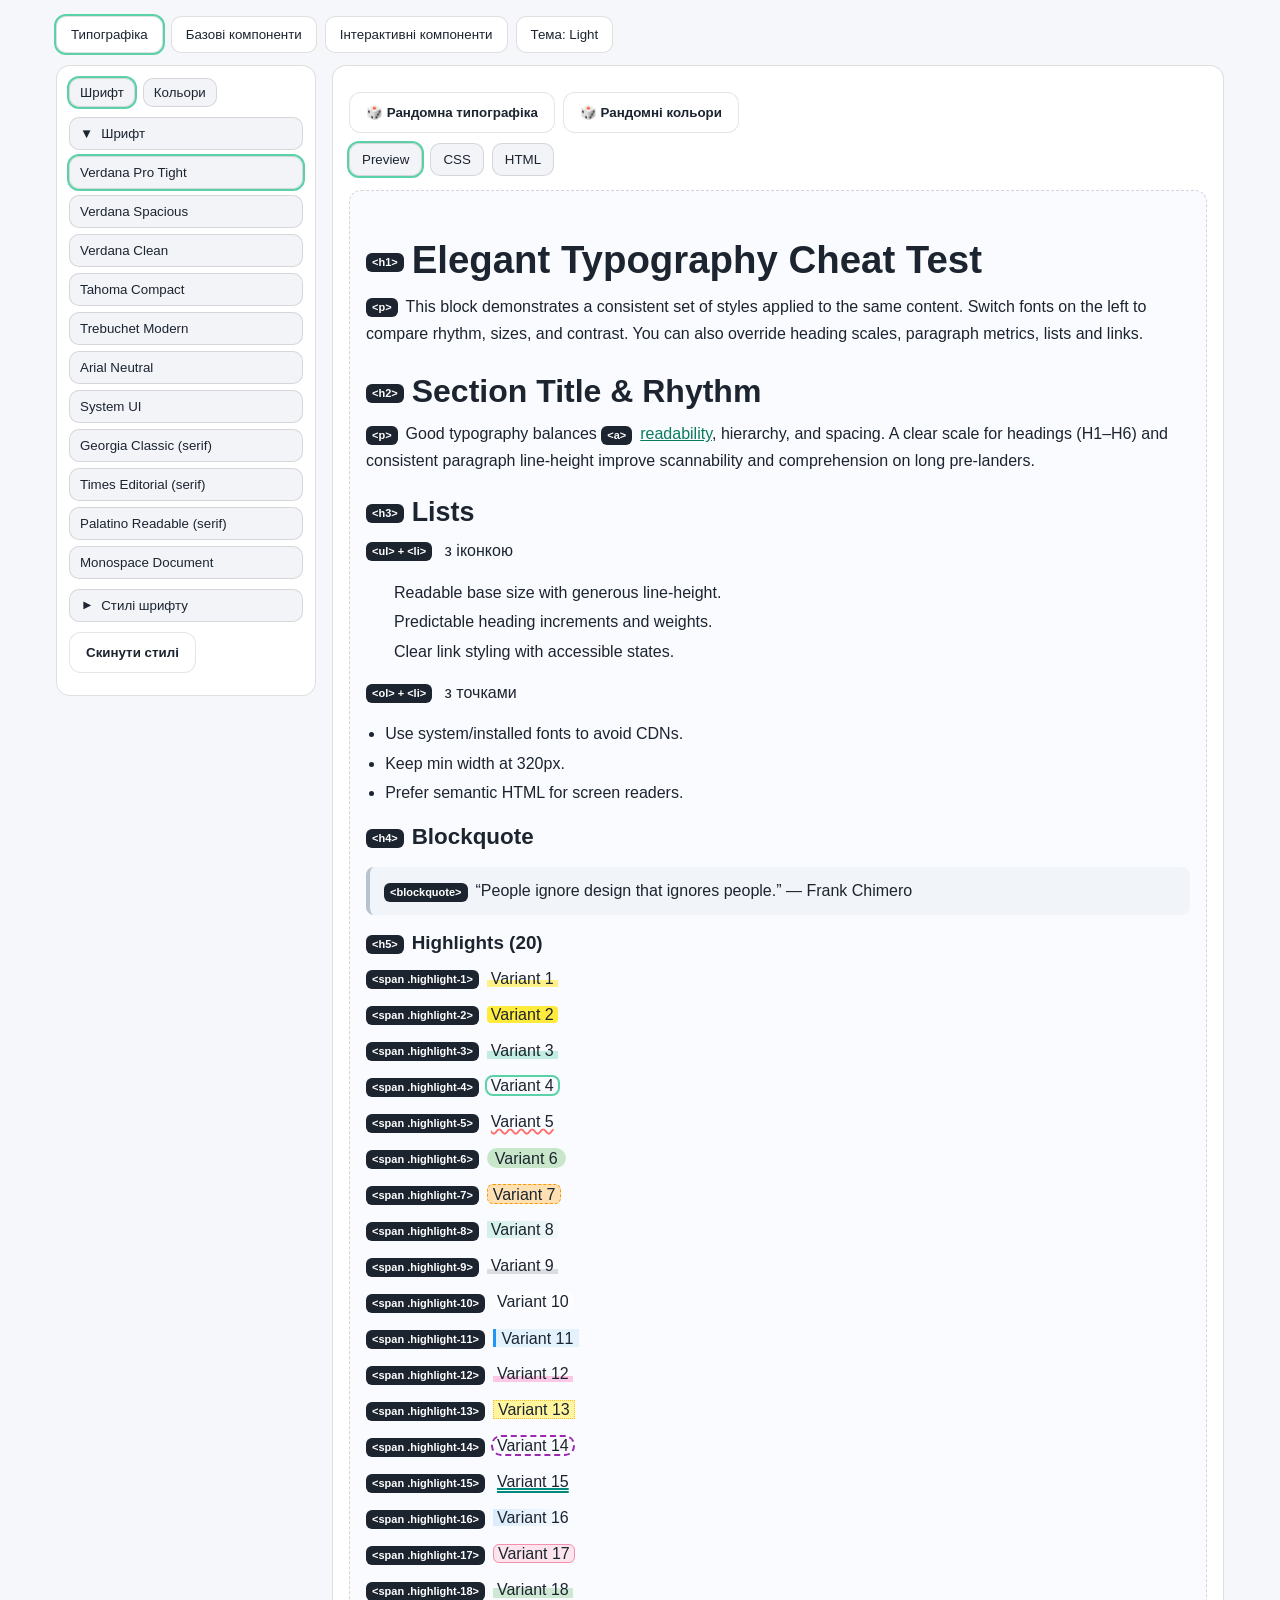
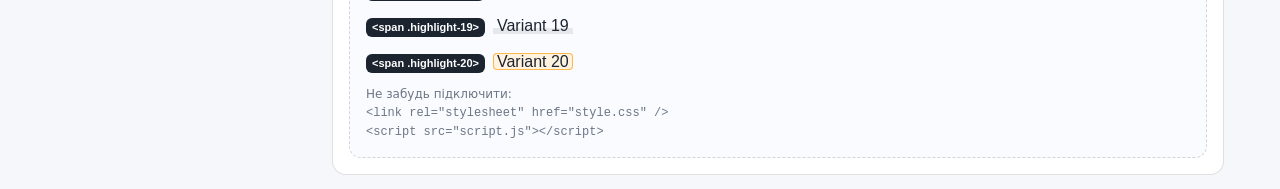
==== commit 57036ed7: "fix copy button" ====
--- a/index.html
+++ b/index.html
@@ -234,7 +234,6 @@
     </section>
 
     <!-- STANDARD TAB -->
-    <!-- STANDARD TAB -->
     <section class="shell tab" id="tab-standard" aria-label="Базові компоненти" hidden>
       <aside class="sidebar" id="standardSidebar">
         <h4>Базові</h4>
@@ -259,10 +258,10 @@
         <!-- ===== GROUP: HEADER / NAVBAR ===== -->
         <div class="std-group" id="std-header" hidden>
           <div class="inner-tabs" role="tablist" aria-label="Header inner tabs">
-            <button class="inner-tab" role="tab" aria-selected="true" data-inner="head-preview">Preview</button>
+            <button class="inner-tab" role="tab" aria-selected="true" data-inner="head-preview">Preview</button><button
+              class="inner-tab" role="tab" aria-selected="false" data-inner="head-html">HTML</button>
             <button class="inner-tab" role="tab" aria-selected="false" data-inner="head-css">CSS</button>
             <button class="inner-tab" role="tab" aria-selected="false" data-inner="head-js">JS</button>
-            <button class="inner-tab" role="tab" aria-selected="false" data-inner="head-html">HTML</button>
           </div>
 
           <div id="headPreview" class="preview" data-inner-panel="head-preview">
@@ -349,20 +348,34 @@
           <div class="inner-tabs" role="tablist" aria-label="Images inner tabs">
             <button class="inner-tab" role="tab" aria-selected="true" data-inner="imgs-preview">Preview</button>
             <button class="inner-tab" role="tab" aria-selected="false" data-inner="imgs-css">CSS</button>
+            <!-- ⬇️ ДОДАНО: кнопка JS -->
+            <button class="inner-tab" role="tab" aria-selected="false" data-inner="imgs-js" id="imgsJsTab">JS</button>
             <button class="inner-tab" role="tab" aria-selected="false" data-inner="imgs-html">HTML</button>
           </div>
+
           <div id="imgsPreview" class="preview" data-inner-panel="imgs-preview">
             <div class="std-demo" id="imgsDemo"></div>
           </div>
+
           <div id="imgsCSS" data-inner-panel="imgs-css" hidden>
             <div class="copybar"><button class="btn" id="copyImgsCssBtn">Copy CSS</button></div>
             <div id="imgsCssOutput" class="codebox"></div>
           </div>
+
+          <!-- ⬇️ ДОДАНО: панель JS -->
+          <div id="imgsJS" data-inner-panel="imgs-js" hidden>
+            <div class="copybar"><button class="btn" id="copyImgsJsBtn">Copy JS</button></div>
+            <div id="imgsJsOutput" class="codebox"></div>
+            <p class="notice">Цей JS керує “вузьким” діапазоном 350–490px (is-compact/shift-out) і підрізає довгі
+              заголовки.</p>
+          </div>
+
           <div id="imgsHTML" data-inner-panel="imgs-html" hidden>
             <div class="copybar"><button class="btn" id="copyImgsHtmlBtn">Copy HTML</button></div>
             <div id="imgsHtmlOutput" class="codebox"></div>
           </div>
         </div>
+
 
         <!-- ===== GROUP: BUTTONS (існуючий блок, просто обгорнули) ===== -->
         <div class="std-group" id="std-buttons">
--- a/style.css
+++ b/style.css
@@ -93,7 +93,7 @@
 body.theme-dark .content blockquote{ background:rgba(255,255,255,.03); border-left-color:#3a4150; }
 
 /* Code / HTML boxes */
-.codebox{ background:#10131a; border:1px solid rgba(255,255,255,.2); border-radius:12px; padding:12px; position:relative; font-family:"Courier New", Courier, "Lucida Console", Monaco, monospace; font-size:13px; line-height:1.5; color:#dfe3ea; white-space:pre; overflow:auto; min-height:620px; max-height:none; }
+.codebox{ background:#10131a; border:1px solid rgba(255,255,255,.2); border-radius:12px; padding:12px; position:relative; font-family:"Courier New", Courier, "Lucida Console", Monaco, monospace; font-size:13px; line-height:1.5; color:#dfe3ea; white-space:break-spaces; overflow:auto; min-height:620px; max-height:none; }
 body.theme-light .codebox{ background:#0a0c11; border-color:rgba(0,0,0,.2); color:#dfe3ea; }
 .copybar{ display:flex; justify-content:flex-end; gap:8px; margin:8px 0; }
 .notice{ color:#6b7686; font-size:12px; }
@@ -144,3 +144,7 @@
 .btn.neon{ background:#111; color:#5bd1a8; text-shadow:0 0 8px #5bd1a8; border-color:#333; }
 .btn.icon-left::before{ content:"↗"; }
 .btn.icon-right::after{ content:"→"; }
+
+/* #headCSS .codebox {
+    white-space: break-spaces;
+} */
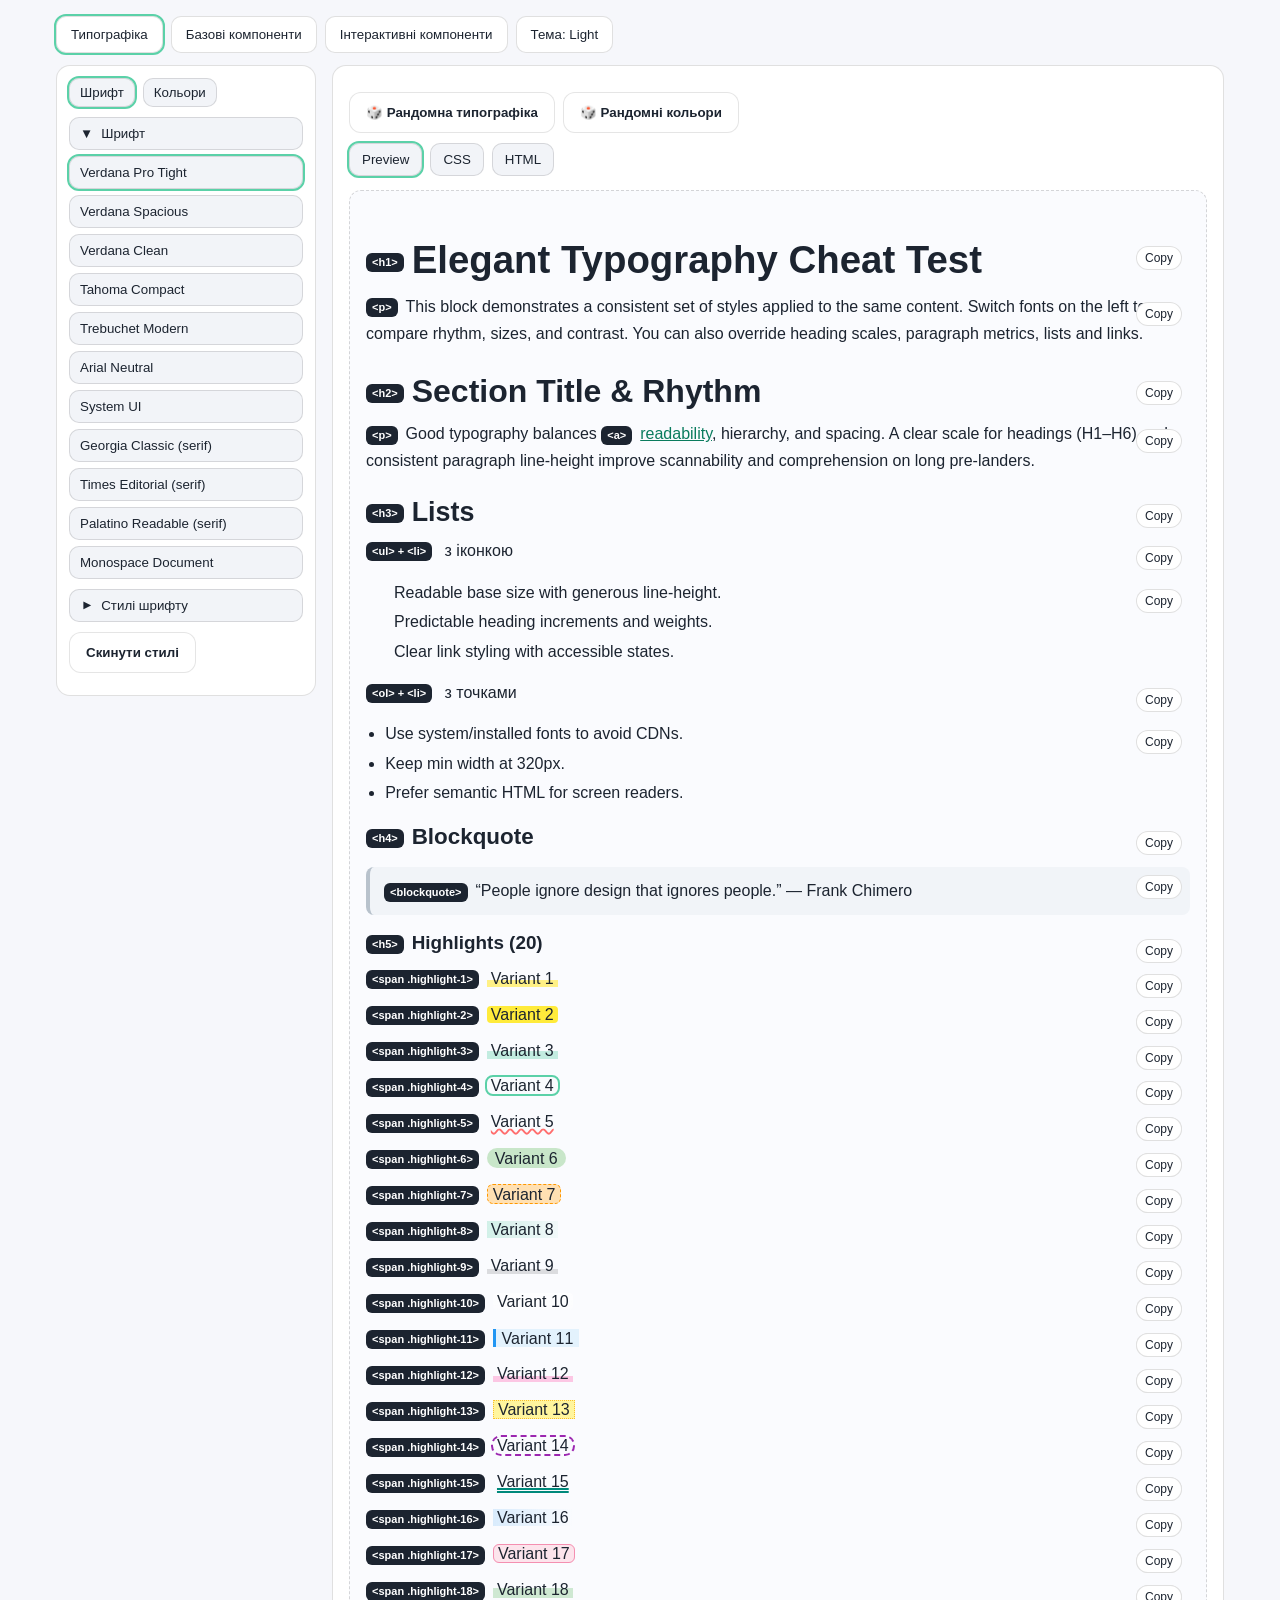
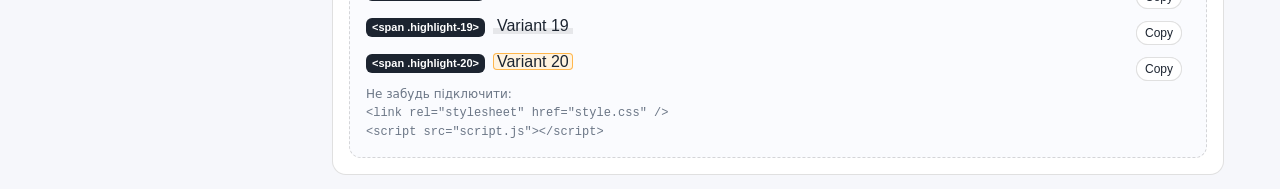
==== commit c8ebb159: "add allert components" ====
--- a/index.html
+++ b/index.html
@@ -247,7 +247,8 @@
         </ul>
         <h4>Контент</h4>
         <ul class="list">
-          <li class="disabled">Callout/Alert</li>
+          <li><button id="sbCallouts">Callouts / Alerts</button></li>
+          <!-- <li class="disabled">Callout/Alert</li> -->
           <li class="disabled">FAQ</li>
           <li class="disabled">Testimonials</li>
           <li class="disabled">Comments</li>
@@ -398,6 +399,39 @@
         </div>
       </main>
     </section>
+
+    <section class="std-group" id="std-callouts" hidden>
+      <aside class="preview" id="calloutsPreview">
+        <div class="std-demo" id="calloutsDemo"></div>
+      </aside>
+    
+      <div class="code cols-3">
+        <div class="code-box">
+          <div class="code-head">
+            <strong>CSS</strong>
+            <button id="copyCalloutsCssBtn" class="copy-btn">Copy CSS</button>
+          </div>
+          <pre class="code-pre" id="calloutsCssOutput"></pre>
+        </div>
+    
+        <div class="code-box">
+          <div class="code-head">
+            <strong>HTML</strong>
+            <button id="copyCalloutsHtmlBtn" class="copy-btn">Copy HTML</button>
+          </div>
+          <pre class="code-pre" id="calloutsHtmlOutput"></pre>
+        </div>
+    
+        <div class="code-box">
+          <div class="code-head">
+            <strong>JS</strong>
+            <button id="copyCalloutsJsBtn" class="copy-btn">Copy JS</button>
+          </div>
+          <pre class="code-pre" id="calloutsJsOutput"></pre>
+        </div>
+      </div>
+    </section>
+
 
 
     <!-- INTERACTIVE TAB -->
--- a/style.css
+++ b/style.css
@@ -147,4 +147,21 @@
 
 /* #headCSS .codebox {
     white-space: break-spaces;
-} */+} */
+
+/* === Copy-chip біля компонентів/елементів === */
+.comp-wrap { position: relative; }
+#std-buttons .copy-chip{ top:-23px}
+.copy-chip{
+  position:absolute; right:8px; top:8px; z-index:3;
+  display:inline-flex; align-items:center; gap:6px;
+  padding:4px 8px; border-radius:999px;
+  border:1px solid rgba(0,0,0,.12); background:#fff; color:#1c2430;
+  font-size:12px; cursor:pointer; user-select:none;
+}
+.copy-chip[data-state="copied"]{ outline:2px solid #5bd1a8; background:#eafff6; }
+body.theme-dark .copy-chip{ background:#0e1015; color:#e6e8ee; border-color:rgba(255,255,255,.08); }
+
+/* Для типографіки — щоб чип стояв біля елемента */
+.copy-target{ position:relative; }
+.copy-target .copy-chip{ top:-10px; right:-10px; }
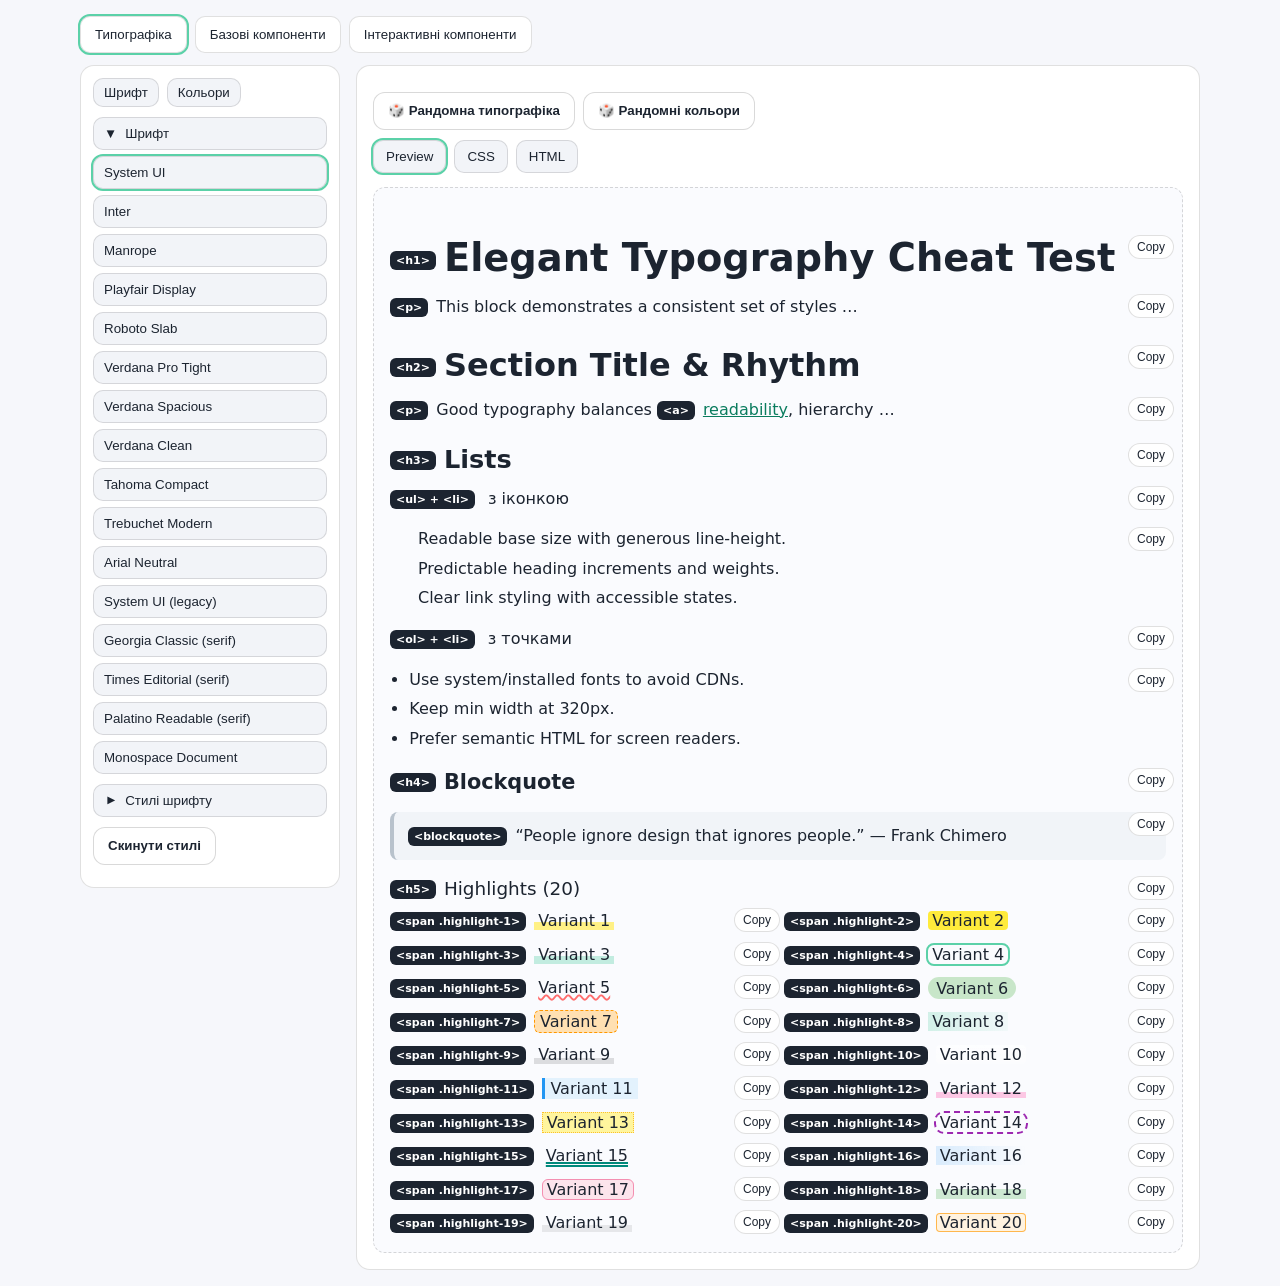
==== commit aaaecb60: "Refactor the project to a component-based architecture" ====
--- a/index.html
+++ b/index.html
@@ -1,468 +1,687 @@
-<!-- index.html -->
-<!DOCTYPE html>
-<html lang="uk">
+<!doctype html>
+<html lang="uk" class="theme-light">
 
 <head>
-  <meta charset="utf-8" />
-  <meta name="viewport" content="width=device-width, initial-scale=1, minimum-scale=1" />
-  <title>Pre-landers UI Cheatsheet</title>
-  <link rel="stylesheet" href="style.css" />
+    <meta charset="utf-8" />
+    <meta name="viewport" content="width=device-width,initial-scale=1" />
+    <title>Pre-landers UI Cheatsheet</title>
+
+    <!-- БАЗА -->
+    <link rel="stylesheet" href="assets/css/base.css" />
+
+    <!-- КОМПОНЕНТИ -->
+    <link rel="stylesheet" href="assets/components/buttons/buttons.css" />
+    <link rel="stylesheet" href="assets/components/navbar/navbar.css" />
+    <link rel="stylesheet" href="assets/components/breadcrumbs/breadcrumbs.css" />
+    <link rel="stylesheet" href="assets/components/footer/footer.css" />
+    <link rel="stylesheet" href="assets/components/disclosure/disclosure.css" />
+    <link rel="stylesheet" href="assets/components/hero/hero.css" />
+    <link rel="stylesheet" href="assets/components/callout/callout.css" />
+    <link rel="stylesheet" href="assets/components/product/product.css" />
+    <link rel="stylesheet" href="assets/components/story-card/story-card.css" />
+    <link rel="stylesheet" href="assets/components/avatars/avatars.css" />
+    <link rel="stylesheet" href="assets/interactive/sweepstake/sweepstake.css" />
+
+
+    <style>
+        .copybar [data-state="copied"]::after {
+            content: " Скопійовано!";
+            font-weight: 600;
+        }
+    </style>
 </head>
 
 <body class="theme-light">
-  <div class="app">
-    <div class="top-tabs" role="tablist" aria-label="Main tabs">
-      <button class="top-tab" role="tab" aria-selected="true" data-tab="typography">Типографіка</button>
-      <button class="top-tab" role="tab" aria-selected="false" data-tab="standard">Базові компоненти</button>
-      <button class="top-tab" role="tab" aria-selected="false" data-tab="interactive">Інтерактивні компоненти</button>
-      <button class="top-tab" role="switch" id="themeBtn">Тема: Light</button>
+    <div class="app">
+        <!-- Хедер -->
+        <div class="top-tabs" role="tablist" aria-label="Main tabs">
+            <button class="top-tab" role="tab" aria-selected="true" data-tab="typography">Типографіка</button>
+            <button class="top-tab" role="tab" aria-selected="false" data-tab="standard">Базові компоненти</button>
+            <button class="top-tab" role="tab" aria-selected="false" data-tab="interactive">Інтерактивні
+                компоненти</button>
+        </div>
+
+        <!-- TIPOGRAPHY TAB -->
+        <section class="shell tab" id="tab-typography" data-active="true" aria-label="Типографіка">
+            <!-- Обгортка shell тепер містить і aside, і main -->
+            <aside class="sidebar" id="tab-typography-sidebar">
+                <div class="sidebar-tabs" role="tablist" aria-label="Sidebar tabs">
+                    <button class="sidebar-tab" id="sbFontsTab" aria-selected="true">Шрифт</button>
+                    <button class="sidebar-tab" id="sbColorsTab" aria-selected="false">Кольори</button>
+                </div>
+                <!-- … (весь контент для шрифтів і кольорів без змін) … -->
+                <div id="fontsPanel">
+                    <button class="accordion-hdr" id="accFonts" aria-expanded="true">
+                        <span class="chev">&#x25BC;</span> Шрифт
+                    </button>
+                    <div class="accordion-panel" id="accFontsBody">
+                        <ul class="list" id="fontList"></ul>
+                    </div>
+
+                    <button class="accordion-hdr" id="accStyles" aria-expanded="false">
+                        <span class="chev">&#x25BC;</span> Стилі шрифту
+                    </button>
+                    <div class="accordion-panel" id="accStylesBody" hidden>
+                        <!-- База -->
+                        <div class="control">
+                            <h5>База</h5>
+                            <div class="row">
+                                <label for="baseSize">Base size</label>
+                                <input id="baseSize" type="number" min="12" max="22" step="1" value="16" />
+                            </div>
+                        </div>
+
+                        <!-- Heading scales -->
+                        <div class="control">
+                            <h5>Heading scales</h5>
+                            <div class="row"><label>H1 size</label><select data-key="h1.size"></select></div>
+                            <div class="row"><label>H2 size</label><select data-key="h2.size"></select></div>
+                            <div class="row"><label>H3 size</label><select data-key="h3.size"></select></div>
+                            <div class="row"><label>H4 size</label><select data-key="h4.size"></select></div>
+                            <div class="row"><label>H5 size</label><select data-key="h5.size"></select></div>
+                            <div class="row"><label>H6 size</label><select data-key="h6.size"></select></div>
+                        </div>
+
+                        <!-- Heading weight / line-height -->
+                        <div class="control">
+                            <h5>Heading weight / line-height</h5>
+                            <div class="row"><label>H1</label><select data-key="h1.weight"></select></div>
+                            <div class="row"><label>H2</label><select data-key="h2.weight"></select></div>
+                            <div class="row"><label>H3</label><select data-key="h3.weight"></select></div>
+                            <div class="row"><label>H4</label><select data-key="h4.weight"></select></div>
+                            <div class="row"><label>H5</label><select data-key="h5.weight"></select></div>
+                            <div class="row"><label>H6</label><select data-key="h6.weight"></select></div>
+                            <div class="row"><label>H1 LH</label><select data-key="h1.lh"></select></div>
+                            <div class="row"><label>H2 LH</label><select data-key="h2.lh"></select></div>
+                            <div class="row"><label>H3 LH</label><select data-key="h3.lh"></select></div>
+                            <div class="row"><label>H4 LH</label><select data-key="h4.lh"></select></div>
+                            <div class="row"><label>H5 LH</label><select data-key="h5.lh"></select></div>
+                            <div class="row"><label>H6 LH</label><select data-key="h6.lh"></select></div>
+                        </div>
+
+                        <!-- Paragraphs / Links / Lists -->
+                        <div class="control">
+                            <h5>Paragraphs / Links / Lists</h5>
+                            <div class="row"><label>P size</label><select data-key="p.size"></select></div>
+                            <div class="row"><label>P weight</label><select data-key="p.weight"></select></div>
+                            <div class="row"><label>P line-height</label><select data-key="p.lh"></select></div>
+
+                            <div class="row">
+                                <label>Links</label>
+                                <select id="linkStyle">
+                                    <option value="underline">underline</option>
+                                    <option value="hover">hover only</option>
+                                    <option value="hover-underline">hover & underline</option>
+                                    <option value="none">none</option>
+                                </select>
+                            </div>
+
+                            <div class="row">
+                                <label>UL style</label>
+                                <select id="ulStyle">
+                                    <option value="disc">disc</option>
+                                    <option value="circle">circle</option>
+                                    <option value="square">square</option>
+                                    <option value="icon">icon</option>
+                                </select>
+                            </div>
+
+                            <div class="row">
+                                <label>OL style</label>
+                                <select id="olStyle">
+                                    <option value="disc">disc</option>
+                                    <option value="decimal">decimal</option>
+                                    <option value="decimal-leading-zero">decimal-leading-zero</option>
+                                    <option value="lower-alpha">lower-alpha</option>
+                                </select>
+                            </div>
+                        </div>
+                    </div>
+                </div>
+
+                <div id="colorsPanel" hidden>
+                    <div class="control">
+                        <h5>Фон демо (Preview)</h5>
+                        <div class="row"><label>Background</label><input type="color" id="color-previewBg"
+                                value="#fafbfe" /></div>
+                    </div>
+
+                    <div class="control">
+                        <h5>Тексти</h5>
+                        <div class="row"><label>H1</label><input type="color" id="color-h1" value="#1c2430" /></div>
+                        <div class="row"><label>H2</label><input type="color" id="color-h2" value="#1c2430" /></div>
+                        <div class="row"><label>H3</label><input type="color" id="color-h3" value="#1c2430" /></div>
+                        <div class="row"><label>H4</label><input type="color" id="color-h4" value="#1c2430" /></div>
+                        <div class="row"><label>H5</label><input type="color" id="color-h5" value="#1c2430" /></div>
+                        <div class="row"><label>H6</label><input type="color" id="color-h6" value="#1c2430" /></div>
+                        <div class="row"><label>P</label><input type="color" id="color-p" value="#1c2430" /></div>
+                        <div class="row"><label>Link</label><input type="color" id="color-a" value="#0a7c5e" /></div>
+                        <div class="row"><label>Link hover</label><input type="color" id="color-aHover"
+                                value="#085f48" /></div>
+                    </div>
+
+                    <div class="control">
+                        <h5>Blockquote</h5>
+                        <div class="row"><label>Text</label><input type="color" id="color-bqText" value="#1c2430" />
+                        </div>
+                        <div class="row"><label>Background</label><input type="color" id="color-bqBg" value="#f1f4f8" />
+                        </div>
+                        <div class="row"><label>Border</label><input type="color" id="color-bqBorder" value="#b8c2cc" />
+                        </div>
+                    </div>
+                </div>
+
+                <div class="buttons">
+                    <button class="btn" id="resetBtn">Скинути стилі</button>
+                </div>
+
+            </aside>
+
+            <main class="panel">
+                <div class="buttons">
+                    <button class="btn" id="randomizeTopBtn">🎲 Рандомна типографіка</button>
+                    <button class="btn" id="randomizeColorsBtn">🎲 Рандомні кольори</button>
+                </div>
+
+                <div class="inner-tabs" role="tablist" aria-label="Typography inner tabs">
+                    <button class="inner-tab" role="tab" aria-selected="true" data-inner="preview">Preview</button>
+                    <button class="inner-tab" role="tab" aria-selected="false" data-inner="css">CSS</button>
+                    <button class="inner-tab" role="tab" aria-selected="false" data-inner="html">HTML</button>
+                </div>
+
+                <!-- Preview -->
+                <div id="typoPreview" class="preview" data-inner-panel="preview">
+                    <div id="previewScope" class="content hover-mode">
+                        <h1><span class="badge">&lt;h1&gt;</span>Elegant Typography Cheat Test</h1>
+                        <p><span class="badge">&lt;p&gt;</span>This block demonstrates a consistent set of styles …</p>
+                        <h2><span class="badge">&lt;h2&gt;</span>Section Title &amp; Rhythm</h2>
+                        <p><span class="badge">&lt;p&gt;</span>Good typography balances <a href="#"><span
+                                    class="badge">&lt;a&gt;</span>readability</a>, hierarchy …</p>
+                        <h3><span class="badge">&lt;h3&gt;</span>Lists</h3>
+                        <p id="ulLabel" class="notice"><span class="badge">&lt;ul&gt; + &lt;li&gt;</span> з іконкою
+                            (заміни в css на свою)</p>
+                        <ul>
+                            <li>Readable base size with generous line-height.</li>
+                            <li>Predictable heading increments and weights.</li>
+                            <li>Clear link styling with accessible states.</li>
+                        </ul>
+                        <p id="olLabel" class="notice"><span class="badge">&lt;ol&gt; + &lt;li&gt;</span> з точками</p>
+                        <ol>
+                            <li>Use system/installed fonts to avoid CDNs.</li>
+                            <li>Keep min width at 320px.</li>
+                            <li>Prefer semantic HTML for screen readers.</li>
+                        </ol>
+                        <h4><span class="badge">&lt;h4&gt;</span>Blockquote</h4>
+                        <blockquote><span class="badge">&lt;blockquote&gt;</span>“People ignore design that ignores
+                            people.” —
+                            Frank Chimero</blockquote>
+                        <h5><span class="badge">&lt;h5&gt;</span>Highlights (20)</h5>
+
+                        <!-- Повний список 20 highlight -->
+                        <p><span class="badge">&lt;span .highlight-1&gt;</span><span
+                                class="highlight highlight-1">Variant
+                                1</span></p>
+                        <p><span class="badge">&lt;span .highlight-2&gt;</span><span
+                                class="highlight highlight-2">Variant
+                                2</span></p>
+                        <p><span class="badge">&lt;span .highlight-3&gt;</span><span
+                                class="highlight highlight-3">Variant
+                                3</span></p>
+                        <p><span class="badge">&lt;span .highlight-4&gt;</span><span
+                                class="highlight highlight-4">Variant
+                                4</span></p>
+                        <p><span class="badge">&lt;span .highlight-5&gt;</span><span
+                                class="highlight highlight-5">Variant
+                                5</span></p>
+                        <p><span class="badge">&lt;span .highlight-6&gt;</span><span
+                                class="highlight highlight-6">Variant
+                                6</span></p>
+                        <p><span class="badge">&lt;span .highlight-7&gt;</span><span
+                                class="highlight highlight-7">Variant
+                                7</span></p>
+                        <p><span class="badge">&lt;span .highlight-8&gt;</span><span
+                                class="highlight highlight-8">Variant
+                                8</span></p>
+                        <p><span class="badge">&lt;span .highlight-9&gt;</span><span
+                                class="highlight highlight-9">Variant
+                                9</span></p>
+                        <p><span class="badge">&lt;span .highlight-10&gt;</span><span
+                                class="highlight highlight-10">Variant
+                                10</span></p>
+                        <p><span class="badge">&lt;span .highlight-11&gt;</span><span
+                                class="highlight highlight-11">Variant
+                                11</span></p>
+                        <p><span class="badge">&lt;span .highlight-12&gt;</span><span
+                                class="highlight highlight-12">Variant
+                                12</span></p>
+                        <p><span class="badge">&lt;span .highlight-13&gt;</span><span
+                                class="highlight highlight-13">Variant
+                                13</span></p>
+                        <p><span class="badge">&lt;span .highlight-14&gt;</span><span
+                                class="highlight highlight-14">Variant
+                                14</span></p>
+                        <p><span class="badge">&lt;span .highlight-15&gt;</span><span
+                                class="highlight highlight-15">Variant
+                                15</span></p>
+                        <p><span class="badge">&lt;span .highlight-16&gt;</span><span
+                                class="highlight highlight-16">Variant
+                                16</span></p>
+                        <p><span class="badge">&lt;span .highlight-17&gt;</span><span
+                                class="highlight highlight-17">Variant
+                                17</span></p>
+                        <p><span class="badge">&lt;span .highlight-18&gt;</span><span
+                                class="highlight highlight-18">Variant
+                                18</span></p>
+                        <p><span class="badge">&lt;span .highlight-19&gt;</span><span
+                                class="highlight highlight-19">Variant
+                                19</span></p>
+                        <p><span class="badge">&lt;span .highlight-20&gt;</span><span
+                                class="highlight highlight-20">Variant
+                                20</span></p>
+                    </div>
+                </div>
+
+                <!-- CSS -->
+                <div id="typoCSS" data-inner-panel="css" hidden>
+                    <div class="copybar"><button class="btn" id="copyCssBtn">Copy CSS</button></div>
+                    <div id="cssOutput" class="codebox"></div>
+                    <p class="notice">Скопійований CSS: спочатку «Базові стилі», потім обрана типографіка + ваші
+                        налаштування і
+                        кольори.</p>
+                </div>
+
+                <!-- HTML -->
+                <div id="typoHTML" data-inner-panel="html" hidden>
+                    <div class="copybar"><button class="btn" id="copyHtmlBtn">Copy HTML</button></div>
+                    <div id="htmlOutput" class="codebox"></div>
+                </div>
+            </main>
+        </section>
+
+        <section class="shell tab" id="tab-standard" aria-label="Базові компоненти" hidden>
+            <aside class="sidebar" id="standardSidebar">
+                <h4>Базові</h4>
+                <ul class="list">
+                    <li><button id="sbHeader">Header / Navbar</button></li>
+                    <li><button id="sbBreadcrumbs">Breadcrumbs</button></li>
+                    <li><button id="sbFooter">Footer (links + modals)</button></li>
+                    <li><button id="sbAds">Advertisement | Disclosure</button></li>
+                    <li><button id="sbImages">Images (hero/product/avatar)</button></li>
+                    <li><button id="sbButtons" class="active">Buttons</button></li>
+                </ul>
+                <h4>Контент</h4>
+                <ul class="list">
+                    <li><button id="sbCallouts">Callouts / Alerts</button></li>
+                    <!-- <li class="disabled">Callout/Alert</li> -->
+                    <li class="disabled">FAQ</li>
+                    <li class="disabled">Testimonials</li>
+                    <li class="disabled">Comments</li>
+                </ul>
+            </aside>
+
+            <main class="panel" id="standardMain">
+                <!-- ===== GROUP: HEADER / NAVBAR ===== -->
+                <div class="std-group" id="std-header" hidden>
+                    <div class="inner-tabs" role="tablist" aria-label="Header inner tabs">
+                        <button class="inner-tab" role="tab" aria-selected="true"
+                            data-inner="head-preview">Preview</button><button class="inner-tab" role="tab"
+                            aria-selected="false" data-inner="head-html">HTML</button>
+                        <button class="inner-tab" role="tab" aria-selected="false" data-inner="head-css">CSS</button>
+                        <button class="inner-tab" role="tab" aria-selected="false" data-inner="head-js">JS</button>
+                    </div>
+
+                    <div id="headPreview" class="preview" data-inner-panel="head-preview">
+                        <div class="std-demo" id="headDemo"></div>
+                    </div>
+                    <div id="headCSS" data-inner-panel="head-css" hidden>
+                        <div class="copybar"><button class="btn" id="copyHeadCssBtn">Copy CSS</button></div>
+                        <div id="headCssOutput" class="codebox"></div>
+                    </div>
+                    <div id="headJS" data-inner-panel="head-js" hidden>
+                        <div class="copybar"><button class="btn" id="copyHeadJsBtn">Copy JS</button></div>
+                        <div id="headJsOutput" class="codebox"></div>
+                    </div>
+                    <div id="headHTML" data-inner-panel="head-html" hidden>
+                        <div class="copybar"><button class="btn" id="copyHeadHtmlBtn">Copy HTML</button></div>
+                        <div id="headHtmlOutput" class="codebox"></div>
+                    </div>
+                </div>
+
+
+
+                <!-- ===== GROUP: BREADCRUMBS ===== -->
+                <div class="std-group" id="std-crumbs" hidden>
+                    <div class="inner-tabs" role="tablist" aria-label="Breadcrumbs inner tabs">
+                        <button class="inner-tab" role="tab" aria-selected="true"
+                            data-inner="crumbs-preview">Preview</button>
+                        <button class="inner-tab" role="tab" aria-selected="false"
+                            data-inner="crumbs-html">HTML</button>
+                        <button class="inner-tab" role="tab" aria-selected="false" data-inner="crumbs-css">CSS</button>
+                        <button class="inner-tab" role="tab" aria-selected="false" data-inner="crumbs-js">JS</button>
+                    </div>
+                    <div id="crumbsPreview" class="preview" data-inner-panel="crumbs-preview">
+                        <div class="std-demo" id="crumbsDemo"></div>
+                    </div>
+                    <div id="crumbsJS" data-inner-panel="crumbs-js" hidden>
+                        <div class="copybar"><button class="btn" id="copyCrumbsJsBtn">Copy JS</button></div>
+                        <div id="crumbsJsOutput" class="codebox"></div>
+                    </div>
+                    <div id="crumbsCSS" data-inner-panel="crumbs-css" hidden>
+                        <div class="copybar"><button class="btn" id="copyCrumbsCssBtn">Copy CSS</button></div>
+                        <div id="crumbsCssOutput" class="codebox"></div>
+                    </div>
+                    <div id="crumbsHTML" data-inner-panel="crumbs-html" hidden>
+                        <div class="copybar"><button class="btn" id="copyCrumbsHtmlBtn">Copy HTML</button></div>
+                        <div id="crumbsHtmlOutput" class="codebox"></div>
+                    </div>
+                </div>
+
+                <!-- ===== GROUP: FOOTER ===== -->
+                <div class="std-group" id="std-footer" hidden>
+                    <div class="inner-tabs" role="tablist" aria-label="Footer inner tabs">
+                        <button class="inner-tab" role="tab" aria-selected="true"
+                            data-inner="foot-preview">Preview</button>
+                        <button class="inner-tab" role="tab" aria-selected="false" data-inner="foot-html">HTML</button>
+                        <button class="inner-tab" role="tab" aria-selected="false" data-inner="foot-css">CSS</button>
+                        <button class="inner-tab" role="tab" aria-selected="false" data-inner="foot-js">JS</button>
+                    </div>
+                    <div id="footPreview" class="preview" data-inner-panel="foot-preview">
+                        <div class="std-demo" id="footDemo"></div>
+                    </div>
+                    <div id="footCSS" data-inner-panel="foot-css" hidden>
+                        <div class="copybar"><button class="btn" id="copyFootCssBtn">Copy CSS</button></div>
+                        <div id="footCssOutput" class="codebox"></div>
+                    </div>
+                    <div id="footJS" data-inner-panel="foot-js" hidden>
+                        <div class="copybar"><button class="btn" id="copyFootJsBtn">Copy JS</button></div>
+                        <div id="footJsOutput" class="codebox"></div>
+                    </div>
+                </div>
+
+                <!-- ===== GROUP: ADS / DISCLOSURE ===== -->
+                <div class="std-group" id="std-ads" hidden>
+                    <div class="inner-tabs" role="tablist" aria-label="Ads inner tabs">
+                        <button class="inner-tab" role="tab" aria-selected="true"
+                            data-inner="ads-preview">Preview</button>
+                        <button class="inner-tab" role="tab" aria-selected="false" data-inner="ads-html">HTML</button>
+                        <button class="inner-tab" role="tab" aria-selected="false" data-inner="ads-css">CSS</button>
+                        <button class="inner-tab" role="tab" aria-selected="false" data-inner="ads-js">JS</button>
+                    </div>
+                    <div id="adsPreview" class="preview" data-inner-panel="ads-preview">
+                        <div class="std-demo" id="adsDemo"></div>
+                    </div>
+                    <div id="adsCSS" data-inner-panel="ads-css" hidden>
+                        <div class="copybar"><button class="btn" id="copyAdsCssBtn">Copy CSS</button></div>
+                        <div id="adsCssOutput" class="codebox"></div>
+                    </div>
+                    <div id="adsHTML" data-inner-panel="ads-html" hidden>
+                        <div class="copybar"><button class="btn" id="copyAdsHtmlBtn">Copy HTML</button></div>
+                        <div id="adsHtmlOutput" class="codebox"></div>
+                    </div>
+                    <div id="adsJS" data-inner-panel="ads-js" hidden>
+                        <div class="copybar"><button class="btn" id="copyAdsJsBtn">Copy JS</button></div>
+                        <div id="adsJsOutput" class="codebox"></div>
+                    </div>
+                </div>
+
+                <!-- ===== GROUP: IMAGES ===== -->
+                <div class="std-group" id="std-images" hidden>
+                    <div class="inner-tabs" role="tablist" aria-label="Images inner tabs">
+                        <button class="inner-tab" role="tab" aria-selected="true"
+                            data-inner="imgs-preview">Preview</button>
+                        <button class="inner-tab" role="tab" aria-selected="false" data-inner="imgs-js"
+                            id="imgsJsTab">JS</button>
+                        <button class="inner-tab" role="tab" aria-selected="false" data-inner="imgs-css">CSS</button>
+                        <!-- ⬇️ ДОДАНО: кнопка JS -->
+                        <button class="inner-tab" role="tab" aria-selected="false" data-inner="imgs-html">HTML</button>
+                    </div>
+
+                    <div id="imgsPreview" class="preview" data-inner-panel="imgs-preview">
+                        <div class="std-demo" id="imgsDemo"></div>
+                    </div>
+
+                    <div id="imgsCSS" data-inner-panel="imgs-css" hidden>
+                        <div class="copybar"><button class="btn" id="copyImgsCssBtn">Copy CSS</button></div>
+                        <div id="imgsCssOutput" class="codebox"></div>
+                    </div>
+
+                    <!-- ⬇️ ДОДАНО: панель JS -->
+                    <div id="imgsJS" data-inner-panel="imgs-js" hidden>
+                        <div class="copybar"><button class="btn" id="copyImgsJsBtn">Copy JS</button></div>
+                        <div id="imgsJsOutput" class="codebox"></div>
+                        <p class="notice">Цей JS керує “вузьким” діапазоном 350–490px (is-compact/shift-out) і підрізає
+                            довгі
+                            заголовки.</p>
+                    </div>
+
+                    <div id="imgsHTML" data-inner-panel="imgs-html" hidden>
+                        <div class="copybar"><button class="btn" id="copyImgsHtmlBtn">Copy HTML</button></div>
+                        <div id="imgsHtmlOutput" class="codebox"></div>
+                    </div>
+                </div>
+
+
+                <!-- ===== GROUP: BUTTONS (існуючий блок, просто обгорнули) ===== -->
+                <div class="std-group" id="std-buttons">
+                    <div class="inner-tabs" role="tablist" aria-label="Buttons inner tabs">
+                        <button class="inner-tab" role="tab" aria-selected="true"
+                            data-inner="btns-preview">Preview</button>
+                        <button class="inner-tab" role="tab" aria-selected="false" data-inner="btns-html">HTML</button>
+                        <button class="inner-tab" role="tab" aria-selected="false" data-inner="btns-css">CSS</button>
+                        <button class="inner-tab" role="tab" aria-selected="false" data-inner="btns-js">JS</button>
+                    </div>
+                    <div id="btnsPreview" data-inner-panel="btns-preview">
+                        <div class="btns-grid" id="btnsGrid"></div>
+                    </div>
+                    <div id="btnsCSS" data-inner-panel="btns-css" hidden>
+                        <div class="copybar"><button class="btn" id="copyBtnsCssBtn">Copy CSS</button></div>
+                        <div id="btnsCssOutput" class="codebox"></div>
+                    </div>
+                    <div id="btnsJS" data-inner-panel="btns-js" hidden>
+                        <div class="copybar"><button class="btn" id="copyBtnsJsBtn">Copy JS</button></div>
+                        <div id="btnsJsOutput" class="codebox"></div>
+                    </div>
+                </div>
+
+                <section class="std-group" id="std-callouts" hidden>
+                    <div class="inner-tabs" role="tablist" aria-label="Callouts inner tabs">
+                        <button class="inner-tab" role="tab" aria-selected="true"
+                            data-inner="co-preview">Preview</button>
+                        <button class="inner-tab" role="tab" aria-selected="false" data-inner="co-css">CSS</button>
+                        <button class="inner-tab" role="tab" aria-selected="false" data-inner="co-html">HTML</button>
+                        <button class="inner-tab" role="tab" aria-selected="false" data-inner="co-js">JS</button>
+                    </div>
+
+                    <!-- Preview -->
+                    <div id="calloutsPreview" class="preview" data-inner-panel="co-preview">
+                        <div class="std-demo" id="calloutsDemo"></div>
+                    </div>
+
+                    <!-- CSS -->
+                    <div id="calloutsCSS" data-inner-panel="co-css" hidden>
+                        <div class="copybar"><button class="btn" id="copyCalloutsCssBtn">Copy CSS</button></div>
+                        <div id="calloutsCssOutput" class="codebox"></div>
+                    </div>
+
+                    <!-- HTML -->
+                    <div id="calloutsHTML" data-inner-panel="co-html" hidden>
+                        <div class="copybar"><button class="btn" id="copyCalloutsHtmlBtn">Copy HTML</button></div>
+                        <div id="calloutsHtmlOutput" class="codebox"></div>
+                    </div>
+
+                    <!-- JS -->
+                    <div id="calloutsJS" data-inner-panel="co-js" hidden>
+                        <div class="copybar"><button class="btn" id="copyCalloutsJsBtn">Copy JS</button></div>
+                        <div id="calloutsJsOutput" class="codebox"></div>
+                    </div>
+                </section>
+
+            </main>
+        </section>
+
+        <!-- INTERACTIVE TAB -->
+        <section class="shell tab" id="tab-interactive" aria-label="Інтерактивні компоненти" hidden>
+            <aside class="sidebar" id="interactiveSidebar">
+                <h4>Інтерактивні</h4>
+                <ul class="list">
+                    <li><button id="sbSweepstake" class="active">Sweepstake</button></li>
+                    <li><button id="sbForm">form + countdown</button></li>
+                    <li><button id="sbCongrats">congrats</button></li>
+                </ul>
+            </aside>
+
+            <main class="panel" id="interactiveMain">
+                <!-- ===== GROUP: SWEEPSTAKE ===== -->
+                <div class="std-group" id="int-sweepstake">
+                    <div class="inner-tabs" role="tablist" aria-label="Sweepstake inner tabs">
+                        <button class="inner-tab" role="tab" aria-selected="true"
+                            data-inner="swp-preview">Preview</button>
+                        <button class="inner-tab" role="tab" aria-selected="false" data-inner="swp-html">HTML</button>
+                        <button class="inner-tab" role="tab" aria-selected="false" data-inner="swp-css">CSS</button>
+                        <button class="inner-tab" role="tab" aria-selected="false" data-inner="swp-js">JS</button>
+                    </div>
+
+                    <div id="swpPreview" class="preview" data-inner-panel="swp-preview">
+                        <div class="std-demo" id="sweepDemo">
+                            <!-- Sweep -->
+                            <div class="i-sweep" id="sweep">
+                                <div class="i-sweep__wheel">
+                                    <div class="i-sweep__rotor" data-rotor>
+                                        <div class="i-sweep__disc"></div>
+                                    </div>
+                                    <button class="i-sweep__hub" data-spin type="button" aria-label="Spin"></button>
+                                    <div class="i-sweep__pointer"></div>
+                                </div>
+                            </div>
+                            
+                            <!-- Modal -->
+                            <div class="modal" id="congratsModal" hidden>
+                                <div class="modal__overlay"></div>
+                                <div class="modal__content">
+                                    <div class="modal__icon">✔</div>
+                                    <h2>Congratulations!</h2>
+                                    <p>You won <strong>50% discount</strong>!</p>
+                                    <button class="btn" id="congratsOk">OK</button>
+                                </div>
+                            </div>
+                            
+                            <!-- Form -->
+                            <div class="form-wrap" id="formWrap" hidden>
+                                <h2 class="form-headline">Official request form</h2>
+                            
+                                <img src="./assets/interactive/sweepstake/pr.png" alt="Product" class="form-img" />
+                                <p class="form-stock">
+                                    <span id="stockNum">#982 of 1000</span> as of <span id="stockDate"></span>
+                                </p>
+                                <p class="form-sub">For a promo purchase of Alphavit at a discounted price</p>
+                            
+                                <p class="form-price">
+                                    <span class="old">₱3,980</span>
+                                    <span class="new">₱1,990</span>
+                                </p>
+                            
+                                <div class="form-banner">
+                                    To get Alphavit with a discount, enter your name and phone number below and click "LEAVE A REQUEST"
+                                </div>
+                            
+                                <form id="leadForm">
+                                    <label for="name" class="sr-only">Name</label>
+                                    <input id="name" type="text" name="name" placeholder="Name" required />
+                                    <label for="phone" class="sr-only">Phone number</label>
+                                    <input id="phone" type="tel" name="phone" placeholder="Phone number" required />
+                                    <button type="submit" class="btn">LEAVE A REQUEST</button>
+                                </form>
+                            
+                                <p class="countdown">Offer ends in: <span id="timer">10:00</span></p>
+                                <p class="form-footnote">
+                                    After submitting, our operator will call you to confirm the order and delivery details.
+                                </p>
+                            </div>
+
+
+
+                        </div>
+                    </div>
+
+                    <div id="swpHTML" data-inner-panel="swp-html" hidden>
+                        <div class="copybar"><button class="btn" id="copySweepHtmlBtn">Copy HTML</button></div>
+                        <div id="sweepHtmlOutput" class="codebox"></div>
+                    </div>
+
+                    <div id="swpCSS" data-inner-panel="swp-css" hidden>
+                        <div class="copybar"><button class="btn" id="copySweepCssBtn">Copy CSS</button></div>
+                        <div id="sweepCssOutput" class="codebox"></div>
+                    </div>
+
+                    <div id="swpJS" data-inner-panel="swp-js" hidden>
+                        <div class="copybar"><button class="btn" id="copySweepJsBtn">Copy JS</button></div>
+                        <div id="sweepJsOutput" class="codebox"></div>
+                    </div>
+                </div>
+
+                <!-- ===== GROUP: FORM + COUNTDOWN (заглушка) ===== -->
+                <div class="std-group" id="int-form" hidden>
+                    <div class="inner-tabs" role="tablist" aria-label="Form inner tabs">
+                        <button class="inner-tab" role="tab" aria-selected="true"
+                            data-inner="form-preview">Preview</button>
+                        <button class="inner-tab" role="tab" aria-selected="false" data-inner="form-html">HTML</button>
+                        <button class="inner-tab" role="tab" aria-selected="false" data-inner="form-css">CSS</button>
+                        <button class="inner-tab" role="tab" aria-selected="false" data-inner="form-js">JS</button>
+                    </div>
+                    <div class="preview" data-inner-panel="form-preview">
+                        <div class="std-demo">
+                            <p class="notice">Form + countdown зʼявиться після інтеграції зі Sweepstake.</p>
+                        </div>
+                    </div>
+                    <div data-inner-panel="form-html" hidden>
+                        <div class="codebox" id="formHtmlOutput"></div>
+                    </div>
+                    <div data-inner-panel="form-css" hidden>
+                        <div class="codebox" id="formCssOutput"></div>
+                    </div>
+                    <div data-inner-panel="form-js" hidden>
+                        <div class="codebox" id="formJsOutput"></div>
+                    </div>
+                </div>
+
+                <!-- ===== GROUP: CONGRATS (заглушка) ===== -->
+                <div class="std-group" id="int-congrats" hidden>
+                    <div class="inner-tabs" role="tablist" aria-label="Congrats inner tabs">
+                        <button class="inner-tab" role="tab" aria-selected="true"
+                            data-inner="cg-preview">Preview</button>
+                        <button class="inner-tab" role="tab" aria-selected="false" data-inner="cg-html">HTML</button>
+                        <button class="inner-tab" role="tab" aria-selected="false" data-inner="cg-css">CSS</button>
+                        <button class="inner-tab" role="tab" aria-selected="false" data-inner="cg-js">JS</button>
+                    </div>
+                    <div class="preview" data-inner-panel="cg-preview">
+                        <div class="std-demo">
+                            <p class="notice">Congrats-модалка підʼєднається після виграшу у Sweepstake.</p>
+                        </div>
+                    </div>
+                    <div data-inner-panel="cg-html" hidden>
+                        <div class="codebox" id="congratsHtmlOutput"></div>
+                    </div>
+                    <div data-inner-panel="cg-css" hidden>
+                        <div class="codebox" id="congratsCssOutput"></div>
+                    </div>
+                    <div data-inner-panel="cg-js" hidden>
+                        <div class="codebox" id="congratsJsOutput"></div>
+                    </div>
+                </div>
+            </main>
+        </section>
+
+
     </div>
 
-    <!-- TIPOGRAPHY TAB -->
-    <section class="shell tab" id="tab-typography" data-active="true" aria-label="Типографіка">
-      <aside class="sidebar" id="tab-typography-sidebar">
-        <div class="sidebar-tabs" role="tablist" aria-label="Sidebar tabs">
-          <button class="sidebar-tab" id="sbFontsTab" aria-selected="true">Шрифт</button>
-          <button class="sidebar-tab" id="sbColorsTab" aria-selected="false">Кольори</button>
-        </div>
-
-        <div id="fontsPanel">
-          <button class="accordion-hdr" id="accFonts" aria-expanded="true"><span class="chev">&#x25BC;</span>
-            Шрифт</button>
-          <div class="accordion-panel" id="accFontsBody">
-            <ul class="list" id="fontList"></ul>
-          </div>
-
-          <button class="accordion-hdr" id="accStyles" aria-expanded="false"><span class="chev">&#x25BC;</span> Стилі
-            шрифту</button>
-          <div class="accordion-panel" id="accStylesBody" hidden>
-            <div class="control">
-              <h5>База</h5>
-              <div class="row">
-                <label for="baseSize">Base size</label>
-                <input id="baseSize" type="number" min="12" max="22" step="1" value="16" />
-              </div>
-            </div>
-
-            <div class="control">
-              <h5>Heading scales</h5>
-              <div class="row"><label>H1 size</label><select data-key="h1.size"></select></div>
-              <div class="row"><label>H2 size</label><select data-key="h2.size"></select></div>
-              <div class="row"><label>H3 size</label><select data-key="h3.size"></select></div>
-              <div class="row"><label>H4 size</label><select data-key="h4.size"></select></div>
-              <div class="row"><label>H5 size</label><select data-key="h5.size"></select></div>
-              <div class="row"><label>H6 size</label><select data-key="h6.size"></select></div>
-            </div>
-
-            <div class="control">
-              <h5>Heading weight / line-height</h5>
-              <div class="row"><label>H1</label><select data-key="h1.weight"></select></div>
-              <div class="row"><label>H2</label><select data-key="h2.weight"></select></div>
-              <div class="row"><label>H3</label><select data-key="h3.weight"></select></div>
-              <div class="row"><label>H4</label><select data-key="h4.weight"></select></div>
-              <div class="row"><label>H5</label><select data-key="h5.weight"></select></div>
-              <div class="row"><label>H6</label><select data-key="h6.weight"></select></div>
-              <div class="row"><label>H1 LH</label><select data-key="h1.lh"></select></div>
-              <div class="row"><label>H2 LH</label><select data-key="h2.lh"></select></div>
-              <div class="row"><label>H3 LH</label><select data-key="h3.lh"></select></div>
-              <div class="row"><label>H4 LH</label><select data-key="h4.lh"></select></div>
-              <div class="row"><label>H5 LH</label><select data-key="h5.lh"></select></div>
-              <div class="row"><label>H6 LH</label><select data-key="h6.lh"></select></div>
-            </div>
-
-            <div class="control">
-              <h5>Paragraphs / Links / Lists</h5>
-              <div class="row"><label>P size</label><select data-key="p.size"></select></div>
-              <div class="row"><label>P weight</label><select data-key="p.weight"></select></div>
-              <div class="row"><label>P line-height</label><select data-key="p.lh"></select></div>
-              <div class="row">
-                <label>Links</label>
-                <select id="linkStyle">
-                  <option value="underline">underline</option>
-                  <option value="hover">hover only</option>
-                  <option value="hover-underline">hover & underline</option>
-                  <option value="none">none</option>
-                </select>
-              </div>
-              <div class="row">
-                <label>UL style</label>
-                <select id="ulStyle">
-                  <option value="disc">disc</option>
-                  <option value="circle">circle</option>
-                  <option value="square">square</option>
-                  <option value="icon">icon</option>
-                </select>
-              </div>
-              <div class="row">
-                <label>OL style</label>
-                <select id="olStyle">
-                  <option value="disc">disc</option>
-                  <option value="decimal">decimal</option>
-                  <option value="decimal-leading-zero">decimal-leading-zero</option>
-                  <option value="lower-alpha">lower-alpha</option>
-                </select>
-              </div>
-            </div>
-          </div>
-        </div>
-
-        <div id="colorsPanel" hidden>
-          <div class="control">
-            <h5>Фон демо (Preview)</h5>
-            <div class="row"><label>Background</label><input type="color" id="color-previewBg" value="#fafbfe" /></div>
-          </div>
-          <div class="control">
-            <h5>Тексти</h5>
-            <div class="row"><label>H1</label><input type="color" id="color-h1" value="#1c2430" /></div>
-            <div class="row"><label>H2</label><input type="color" id="color-h2" value="#1c2430" /></div>
-            <div class="row"><label>H3</label><input type="color" id="color-h3" value="#1c2430" /></div>
-            <div class="row"><label>H4</label><input type="color" id="color-h4" value="#1c2430" /></div>
-            <div class="row"><label>H5</label><input type="color" id="color-h5" value="#1c2430" /></div>
-            <div class="row"><label>H6</label><input type="color" id="color-h6" value="#1c2430" /></div>
-            <div class="row"><label>P</label><input type="color" id="color-p" value="#1c2430" /></div>
-            <div class="row"><label>Link</label><input type="color" id="color-a" value="#0a7c5e" /></div>
-            <div class="row"><label>Link hover</label><input type="color" id="color-aHover" value="#085f48" /></div>
-          </div>
-          <div class="control">
-            <h5>Blockquote</h5>
-            <div class="row"><label>Text</label><input type="color" id="color-bqText" value="#1c2430" /></div>
-            <div class="row"><label>Background</label><input type="color" id="color-bqBg" value="#f1f4f8" /></div>
-            <div class="row"><label>Border</label><input type="color" id="color-bqBorder" value="#b8c2cc" /></div>
-          </div>
-        </div>
-
-        <div class="buttons">
-          <button class="btn" id="resetBtn">Скинути стилі</button>
-        </div>
-      </aside>
-
-      <main class="panel">
-        <div class="buttons">
-          <button class="btn" id="randomizeTopBtn">🎲 Рандомна типографіка</button>
-          <button class="btn" id="randomizeColorsBtn">🎲 Рандомні кольори</button>
-        </div>
-
-        <div class="inner-tabs" role="tablist" aria-label="Typography inner tabs">
-          <button class="inner-tab" role="tab" aria-selected="true" data-inner="preview">Preview</button>
-          <button class="inner-tab" role="tab" aria-selected="false" data-inner="css">CSS</button>
-          <button class="inner-tab" role="tab" aria-selected="false" data-inner="html">HTML</button>
-        </div>
-
-        <div id="typoPreview" class="preview" data-inner-panel="preview">
-          <div id="previewScope" class="content hover-mode">
-            <h1><span class="badge">&lt;h1&gt;</span>Elegant Typography Cheat Test</h1>
-            <p><span class="badge">&lt;p&gt;</span>This block demonstrates a consistent set of styles applied to the
-              same content. Switch fonts on the left to compare rhythm, sizes, and contrast. You can also override
-              heading scales, paragraph metrics, lists and links.</p>
-            <h2><span class="badge">&lt;h2&gt;</span>Section Title &amp; Rhythm</h2>
-            <p><span class="badge">&lt;p&gt;</span>Good typography balances <a href="#"><span
-                  class="badge">&lt;a&gt;</span>readability</a>, hierarchy, and spacing. A clear scale for headings
-              (H1–H6) and consistent paragraph line-height improve scannability and comprehension on long pre-landers.
-            </p>
-            <h3><span class="badge">&lt;h3&gt;</span>Lists</h3>
-            <p id="ulLabel" class="notice"><span class="badge">&lt;ul&gt; + &lt;li&gt;</span> з іконкою</p>
-            <ul>
-              <li>Readable base size with generous line-height.</li>
-              <li>Predictable heading increments and weights.</li>
-              <li>Clear link styling with accessible states.</li>
-            </ul>
-            <p id="olLabel" class="notice"><span class="badge">&lt;ol&gt; + &lt;li&gt;</span> з точками</p>
-            <ol>
-              <li>Use system/installed fonts to avoid CDNs.</li>
-              <li>Keep min width at 320px.</li>
-              <li>Prefer semantic HTML for screen readers.</li>
-            </ol>
-            <h4><span class="badge">&lt;h4&gt;</span>Blockquote</h4>
-            <blockquote><span class="badge">&lt;blockquote&gt;</span>“People ignore design that ignores people.” — Frank
-              Chimero</blockquote>
-            <h5><span class="badge">&lt;h5&gt;</span>Highlights (20)</h5>
-            <p><span class="badge">&lt;span .highlight-1&gt;</span><span class="highlight highlight-1">Variant 1</span>
-            </p>
-            <p><span class="badge">&lt;span .highlight-2&gt;</span><span class="highlight highlight-2">Variant 2</span>
-            </p>
-            <p><span class="badge">&lt;span .highlight-3&gt;</span><span class="highlight highlight-3">Variant 3</span>
-            </p>
-            <p><span class="badge">&lt;span .highlight-4&gt;</span><span class="highlight highlight-4">Variant 4</span>
-            </p>
-            <p><span class="badge">&lt;span .highlight-5&gt;</span><span class="highlight highlight-5">Variant 5</span>
-            </p>
-            <p><span class="badge">&lt;span .highlight-6&gt;</span><span class="highlight highlight-6">Variant 6</span>
-            </p>
-            <p><span class="badge">&lt;span .highlight-7&gt;</span><span class="highlight highlight-7">Variant 7</span>
-            </p>
-            <p><span class="badge">&lt;span .highlight-8&gt;</span><span class="highlight highlight-8">Variant 8</span>
-            </p>
-            <p><span class="badge">&lt;span .highlight-9&gt;</span><span class="highlight highlight-9">Variant 9</span>
-            </p>
-            <p><span class="badge">&lt;span .highlight-10&gt;</span><span class="highlight highlight-10">Variant
-                10</span></p>
-            <p><span class="badge">&lt;span .highlight-11&gt;</span><span class="highlight highlight-11">Variant
-                11</span></p>
-            <p><span class="badge">&lt;span .highlight-12&gt;</span><span class="highlight highlight-12">Variant
-                12</span></p>
-            <p><span class="badge">&lt;span .highlight-13&gt;</span><span class="highlight highlight-13">Variant
-                13</span></p>
-            <p><span class="badge">&lt;span .highlight-14&gt;</span><span class="highlight highlight-14">Variant
-                14</span></p>
-            <p><span class="badge">&lt;span .highlight-15&gt;</span><span class="highlight highlight-15">Variant
-                15</span></p>
-            <p><span class="badge">&lt;span .highlight-16&gt;</span><span class="highlight highlight-16">Variant
-                16</span></p>
-            <p><span class="badge">&lt;span .highlight-17&gt;</span><span class="highlight highlight-17">Variant
-                17</span></p>
-            <p><span class="badge">&lt;span .highlight-18&gt;</span><span class="highlight highlight-18">Variant
-                18</span></p>
-            <p><span class="badge">&lt;span .highlight-19&gt;</span><span class="highlight highlight-19">Variant
-                19</span></p>
-            <p><span class="badge">&lt;span .highlight-20&gt;</span><span class="highlight highlight-20">Variant
-                20</span></p>
-          </div>
-        </div>
-
-        <div id="typoCSS" data-inner-panel="css" hidden>
-          <div class="copybar"><button class="btn" id="copyCssBtn">Copy CSS</button></div>
-          <div id="cssOutput" class="codebox"></div>
-          <p class="notice">Скопійований CSS: спочатку «Базові стилі», потім обрана типографіка + ваші налаштування і
-            кольори.</p>
-        </div>
-
-        <div id="typoHTML" data-inner-panel="html" hidden>
-          <div class="copybar"><button class="btn" id="copyHtmlBtn">Copy HTML</button></div>
-          <div id="htmlOutput" class="codebox"></div>
-        </div>
-      </main>
-    </section>
-
-    <!-- STANDARD TAB -->
-    <section class="shell tab" id="tab-standard" aria-label="Базові компоненти" hidden>
-      <aside class="sidebar" id="standardSidebar">
-        <h4>Базові</h4>
-        <ul class="list">
-          <li><button id="sbHeader">Header / Navbar</button></li>
-          <li><button id="sbBreadcrumbs">Breadcrumbs</button></li>
-          <li><button id="sbFooter">Footer (links + modals)</button></li>
-          <li><button id="sbAds">Advertisement | Disclosure</button></li>
-          <li><button id="sbImages">Images (hero/product/avatar)</button></li>
-          <li><button id="sbButtons" class="active">Buttons</button></li>
-        </ul>
-        <h4>Контент</h4>
-        <ul class="list">
-          <li><button id="sbCallouts">Callouts / Alerts</button></li>
-          <!-- <li class="disabled">Callout/Alert</li> -->
-          <li class="disabled">FAQ</li>
-          <li class="disabled">Testimonials</li>
-          <li class="disabled">Comments</li>
-        </ul>
-      </aside>
-
-      <main class="panel" id="standardMain">
-        <!-- ===== GROUP: HEADER / NAVBAR ===== -->
-        <div class="std-group" id="std-header" hidden>
-          <div class="inner-tabs" role="tablist" aria-label="Header inner tabs">
-            <button class="inner-tab" role="tab" aria-selected="true" data-inner="head-preview">Preview</button><button
-              class="inner-tab" role="tab" aria-selected="false" data-inner="head-html">HTML</button>
-            <button class="inner-tab" role="tab" aria-selected="false" data-inner="head-css">CSS</button>
-            <button class="inner-tab" role="tab" aria-selected="false" data-inner="head-js">JS</button>
-          </div>
-
-          <div id="headPreview" class="preview" data-inner-panel="head-preview">
-            <div class="std-demo" id="headDemo"></div>
-          </div>
-          <div id="headCSS" data-inner-panel="head-css" hidden>
-            <div class="copybar"><button class="btn" id="copyHeadCssBtn">Copy CSS</button></div>
-            <div id="headCssOutput" class="codebox"></div>
-          </div>
-          <div id="headJS" data-inner-panel="head-js" hidden>
-            <div class="copybar"><button class="btn" id="copyHeadJsBtn">Copy JS</button></div>
-            <div id="headJsOutput" class="codebox"></div>
-          </div>
-          <div id="headHTML" data-inner-panel="head-html" hidden>
-            <div class="copybar"><button class="btn" id="copyHeadHtmlBtn">Copy HTML</button></div>
-            <div id="headHtmlOutput" class="codebox"></div>
-          </div>
-        </div>
-
-
-
-        <!-- ===== GROUP: BREADCRUMBS ===== -->
-        <div class="std-group" id="std-crumbs" hidden>
-          <div class="inner-tabs" role="tablist" aria-label="Breadcrumbs inner tabs">
-            <button class="inner-tab" role="tab" aria-selected="true" data-inner="crumbs-preview">Preview</button>
-            <button class="inner-tab" role="tab" aria-selected="false" data-inner="crumbs-css">CSS</button>
-            <button class="inner-tab" role="tab" aria-selected="false" data-inner="crumbs-html">HTML</button>
-          </div>
-          <div id="crumbsPreview" class="preview" data-inner-panel="crumbs-preview">
-            <div class="std-demo" id="crumbsDemo"></div>
-          </div>
-          <div id="crumbsCSS" data-inner-panel="crumbs-css" hidden>
-            <div class="copybar"><button class="btn" id="copyCrumbsCssBtn">Copy CSS</button></div>
-            <div id="crumbsCssOutput" class="codebox"></div>
-          </div>
-          <div id="crumbsHTML" data-inner-panel="crumbs-html" hidden>
-            <div class="copybar"><button class="btn" id="copyCrumbsHtmlBtn">Copy HTML</button></div>
-            <div id="crumbsHtmlOutput" class="codebox"></div>
-          </div>
-        </div>
-
-        <!-- ===== GROUP: FOOTER ===== -->
-        <div class="std-group" id="std-footer" hidden>
-          <div class="inner-tabs" role="tablist" aria-label="Footer inner tabs">
-            <button class="inner-tab" role="tab" aria-selected="true" data-inner="foot-preview">Preview</button>
-            <button class="inner-tab" role="tab" aria-selected="false" data-inner="foot-css">CSS</button>
-            <button class="inner-tab" role="tab" aria-selected="false" data-inner="foot-html">HTML</button>
-          </div>
-          <div id="footPreview" class="preview" data-inner-panel="foot-preview">
-            <div class="std-demo" id="footDemo"></div>
-          </div>
-          <div id="footCSS" data-inner-panel="foot-css" hidden>
-            <div class="copybar"><button class="btn" id="copyFootCssBtn">Copy CSS</button></div>
-            <div id="footCssOutput" class="codebox"></div>
-          </div>
-          <div id="footHTML" data-inner-panel="foot-html" hidden>
-            <div class="copybar"><button class="btn" id="copyFootHtmlBtn">Copy HTML</button></div>
-            <div id="footHtmlOutput" class="codebox"></div>
-          </div>
-        </div>
-
-        <!-- ===== GROUP: ADS / DISCLOSURE ===== -->
-        <div class="std-group" id="std-ads" hidden>
-          <div class="inner-tabs" role="tablist" aria-label="Ads inner tabs">
-            <button class="inner-tab" role="tab" aria-selected="true" data-inner="ads-preview">Preview</button>
-            <button class="inner-tab" role="tab" aria-selected="false" data-inner="ads-css">CSS</button>
-            <button class="inner-tab" role="tab" aria-selected="false" data-inner="ads-html">HTML</button>
-          </div>
-          <div id="adsPreview" class="preview" data-inner-panel="ads-preview">
-            <div class="std-demo" id="adsDemo"></div>
-          </div>
-          <div id="adsCSS" data-inner-panel="ads-css" hidden>
-            <div class="copybar"><button class="btn" id="copyAdsCssBtn">Copy CSS</button></div>
-            <div id="adsCssOutput" class="codebox"></div>
-          </div>
-          <div id="adsHTML" data-inner-panel="ads-html" hidden>
-            <div class="copybar"><button class="btn" id="copyAdsHtmlBtn">Copy HTML</button></div>
-            <div id="adsHtmlOutput" class="codebox"></div>
-          </div>
-        </div>
-
-        <!-- ===== GROUP: IMAGES ===== -->
-        <div class="std-group" id="std-images" hidden>
-          <div class="inner-tabs" role="tablist" aria-label="Images inner tabs">
-            <button class="inner-tab" role="tab" aria-selected="true" data-inner="imgs-preview">Preview</button>
-            <button class="inner-tab" role="tab" aria-selected="false" data-inner="imgs-css">CSS</button>
-            <!-- ⬇️ ДОДАНО: кнопка JS -->
-            <button class="inner-tab" role="tab" aria-selected="false" data-inner="imgs-js" id="imgsJsTab">JS</button>
-            <button class="inner-tab" role="tab" aria-selected="false" data-inner="imgs-html">HTML</button>
-          </div>
-
-          <div id="imgsPreview" class="preview" data-inner-panel="imgs-preview">
-            <div class="std-demo" id="imgsDemo"></div>
-          </div>
-
-          <div id="imgsCSS" data-inner-panel="imgs-css" hidden>
-            <div class="copybar"><button class="btn" id="copyImgsCssBtn">Copy CSS</button></div>
-            <div id="imgsCssOutput" class="codebox"></div>
-          </div>
-
-          <!-- ⬇️ ДОДАНО: панель JS -->
-          <div id="imgsJS" data-inner-panel="imgs-js" hidden>
-            <div class="copybar"><button class="btn" id="copyImgsJsBtn">Copy JS</button></div>
-            <div id="imgsJsOutput" class="codebox"></div>
-            <p class="notice">Цей JS керує “вузьким” діапазоном 350–490px (is-compact/shift-out) і підрізає довгі
-              заголовки.</p>
-          </div>
-
-          <div id="imgsHTML" data-inner-panel="imgs-html" hidden>
-            <div class="copybar"><button class="btn" id="copyImgsHtmlBtn">Copy HTML</button></div>
-            <div id="imgsHtmlOutput" class="codebox"></div>
-          </div>
-        </div>
-
-
-        <!-- ===== GROUP: BUTTONS (існуючий блок, просто обгорнули) ===== -->
-        <div class="std-group" id="std-buttons">
-          <div class="inner-tabs" role="tablist" aria-label="Buttons inner tabs">
-            <button class="inner-tab" role="tab" aria-selected="true" data-inner="btns-preview">Preview</button>
-            <button class="inner-tab" role="tab" aria-selected="false" data-inner="btns-css">CSS</button>
-            <button class="inner-tab" role="tab" aria-selected="false" data-inner="btns-html">HTML</button>
-          </div>
-          <div id="btnsPreview" data-inner-panel="btns-preview">
-            <div class="btns-grid" id="btnsGrid"></div>
-          </div>
-          <div id="btnsCSS" data-inner-panel="btns-css" hidden>
-            <div class="copybar"><button class="btn" id="copyBtnsCssBtn">Copy CSS</button></div>
-            <div id="btnsCssOutput" class="codebox"></div>
-          </div>
-          <div id="btnsHTML" data-inner-panel="btns-html" hidden>
-            <div class="copybar"><button class="btn" id="copyBtnsHtmlBtn">Copy HTML</button></div>
-            <div id="btnsHtmlOutput" class="codebox"></div>
-          </div>
-        </div>
-      </main>
-    </section>
-
-    <section class="std-group" id="std-callouts" hidden>
-      <aside class="preview" id="calloutsPreview">
-        <div class="std-demo" id="calloutsDemo"></div>
-      </aside>
-    
-      <div class="code cols-3">
-        <div class="code-box">
-          <div class="code-head">
-            <strong>CSS</strong>
-            <button id="copyCalloutsCssBtn" class="copy-btn">Copy CSS</button>
-          </div>
-          <pre class="code-pre" id="calloutsCssOutput"></pre>
-        </div>
-    
-        <div class="code-box">
-          <div class="code-head">
-            <strong>HTML</strong>
-            <button id="copyCalloutsHtmlBtn" class="copy-btn">Copy HTML</button>
-          </div>
-          <pre class="code-pre" id="calloutsHtmlOutput"></pre>
-        </div>
-    
-        <div class="code-box">
-          <div class="code-head">
-            <strong>JS</strong>
-            <button id="copyCalloutsJsBtn" class="copy-btn">Copy JS</button>
-          </div>
-          <pre class="code-pre" id="calloutsJsOutput"></pre>
-        </div>
-      </div>
-    </section>
-
-
-
-    <!-- INTERACTIVE TAB -->
-    <section class="shell tab" id="tab-interactive" aria-label="Інтерактивні компоненти" hidden>
-      <aside class="sidebar" id="interactiveSidebar">
-        <h4>Модулі</h4>
-        <ul class="list">
-          <li class="disabled">Modals</li>
-          <li class="disabled">Toasts</li>
-          <li class="disabled">Cookie / GDPR</li>
-          <li class="disabled">Countdown</li>
-          <li class="disabled">Sweepstakes / Wheel / Quiz</li>
-          <li class="disabled">Social Proof</li>
-          <li class="disabled">Order Form variants</li>
-          <li class="disabled">Sticky CTA / Bars</li>
-          <li class="disabled">Lockers (CTA → unlock)</li>
-        </ul>
-      </aside>
-      <main class="panel">
-        <p class="notice">Тут будуть інтерактивні демо та API.</p>
-      </main>
-    </section>
-  </div>
-
-  <!-- Динамічні стилі -->
-  <style id="typoStyle"></style>
-  <style id="colorStyle"></style>
-  <style id="btnKitStyle"></style>
-  <style id="stdStyle"></style>
-
-  <script src="app.js" defer></script>
+    <!-- Динамічні стилі -->
+    <style id="typoStyle"></style>
+    <style id="colorStyle"></style>
+    <style id="btnKitStyle"></style>
+    <style id="stdStyle"></style>
+
+    <!-- JS -->
+    <script type="module" src="assets/js/app.js" defer></script>
 </body>
 
 </html>
--- a/assets/css/base.css
+++ b/assets/css/base.css
@@ -0,0 +1,834 @@
+/* =====================================================
+   assets/css/base.css — повна версія з усіма компонентами
+   ===================================================== */
+
+/* ---------- Tokens ---------- */
+html.theme-light {
+  --bg: #f6f7fb;
+  --ink: #1c2430;
+  --muted: #6b7686;
+  --line: rgba(0, 0, 0, .12);
+  --surface: #fff;
+  --accent: #5bd1a8;
+}
+
+
+:root {
+  --container: 1152px;
+  --radius: 10px;
+  --font-sans: system-ui, -apple-system, "Segoe UI", Roboto, Arial, sans-serif;
+  --font-mono: ui-monospace, SFMono-Regular, Menlo, Consolas, "Liberation Mono", monospace;
+}
+
+/* ---------- Reset ---------- */
+* {
+  box-sizing: border-box;
+}
+
+html {
+  scroll-behavior: smooth;
+  height: 100%;
+}
+
+body {
+  margin: 0;
+  min-height: 100%;
+  font: 14px/1.5 var(--font-sans);
+  background: var(--bg);
+  color: var(--ink);
+  -webkit-font-smoothing: antialiased;
+  -moz-osx-font-smoothing: grayscale;
+}
+
+main {
+  flex-grow: 1;
+}
+
+figure {
+  margin: 0;
+}
+
+img {
+  max-width: 100%;
+  height: auto;
+  display: block;
+}
+
+/* ---------- Layout ---------- */
+.app {
+  max-width: var(--container);
+  margin: 0 auto;
+  padding: 16px;
+}
+
+.shell {
+  display: grid;
+  gap: 16px;
+}
+
+/* 1 колинка за замовчуванням (мобільно) */
+@media (min-width:900px) {
+  .shell {
+    grid-template-columns: 260px 1fr;
+  }
+}
+
+/* ---------- Top Tabs ---------- */
+.top-tabs {
+  display: flex;
+  gap: 8px;
+  flex-wrap: wrap;
+  margin: 0 0 12px;
+}
+
+.top-tab {
+  padding: 10px 14px;
+  border-radius: var(--radius);
+  cursor: pointer;
+  user-select: none;
+  border: 1px solid var(--line);
+  background: var(--surface);
+  color: var(--ink);
+}
+
+.top-tab.ghost {
+  background: #f2f4f8;
+}
+
+
+
+.top-tab[aria-selected="true"] {
+  outline: 2px solid var(--accent);
+}
+
+/* ---------- Panels / Tabs visibility ---------- */
+.panel {
+  padding: 16px;
+  border-radius: 14px;
+  border: 1px solid var(--line);
+  background: var(--surface);
+}
+
+.tab {
+  display: none;
+}
+
+.tab[data-active="true"] {
+  display: block;
+}
+
+/* звичайні таби як блоки */
+.shell.tab[data-active="true"] {
+  display: grid;
+}
+
+/* але якщо це .shell + .tab — залишаємо grid */
+
+/* ---------- Sidebar ---------- */
+.sidebar {
+  position: sticky;
+  top: 12px;
+  align-self: start;
+  padding: 12px;
+  border-radius: 14px;
+  border: 1px solid var(--line);
+  background: var(--surface);
+}
+
+.sidebar h4 {
+  margin: 8px 0 6px;
+  font-size: 12px;
+  letter-spacing: .06em;
+  text-transform: uppercase;
+  color: var(--muted);
+}
+
+.sidebar-tabs {
+  display: flex;
+  gap: 8px;
+  margin-bottom: 10px;
+}
+
+.sidebar-tab {
+  padding: 6px 10px;
+  border-radius: var(--radius);
+  border: 1px solid var(--line);
+  background: #f2f4f8;
+  color: var(--ink);
+  cursor: pointer;
+}
+
+
+/* ---------- Accordion ---------- */
+.accordion-hdr {
+  width: 100%;
+  text-align: left;
+  padding: 8px 10px;
+  border-radius: var(--radius);
+  border: 1px solid var(--line);
+  background: #f2f4f8;
+  color: var(--ink);
+  cursor: pointer;
+  margin-bottom: 6px;
+  display: flex;
+  align-items: center;
+  gap: 8px;
+}
+
+.accordion-hdr .chev {
+  transition: transform .2s ease;
+}
+
+.accordion-hdr[aria-expanded="false"] .chev {
+  transform: rotate(-90deg);
+}
+
+
+
+.accordion-panel {
+  margin-bottom: 10px;
+}
+
+/* ---------- List ---------- */
+.list {
+  display: flex;
+  flex-direction: column;
+  gap: 6px;
+  margin: 0;
+  padding: 0;
+  list-style: none;
+}
+
+.list button,
+.list .disabled {
+  width: 100%;
+  text-align: left;
+  padding: 8px 10px;
+  border-radius: var(--radius);
+  border: 1px solid var(--line);
+  background: #f2f4f8;
+  color: var(--ink);
+  cursor: pointer;
+}
+
+
+
+.list .disabled {
+  opacity: .6;
+  cursor: not-allowed;
+}
+
+.list button.active {
+  outline: 2px solid var(--accent);
+}
+
+/* ---------- Inner Tabs ---------- */
+.inner-tabs {
+  display: flex;
+  gap: 8px;
+  margin: 10px 0 14px;
+}
+
+.inner-tab {
+  padding: 8px 12px;
+  border-radius: var(--radius);
+  border: 1px solid var(--line);
+  background: #f2f4f8;
+  color: var(--ink);
+  cursor: pointer;
+}
+
+.inner-tab[aria-selected="true"] {
+  outline: 2px solid var(--accent);
+}
+
+
+/* ---------- Buttons ---------- */
+.buttons {
+  display: flex;
+  gap: 8px;
+  flex-wrap: wrap;
+  margin: 10px 0;
+}
+
+.btn {
+  display: inline-flex;
+  align-items: center;
+  justify-content: center;
+  gap: 8px;
+  padding: 10px 14px;
+  font-weight: 600;
+  border-radius: 12px;
+  border: 1px solid var(--line);
+  background: var(--surface);
+  color: var(--ink);
+  cursor: pointer;
+  user-select: none;
+  text-decoration: none;
+}
+
+.btn.square {
+  border-radius: 6px;
+}
+
+.btn.pill {
+  border-radius: 999px;
+}
+
+.btn.full {
+  width: 100%;
+}
+
+.btn.ghost {
+  background: transparent;
+}
+
+.btn.primary {
+  background: var(--accent);
+  border-color: var(--accent);
+  color: #0a0e0c;
+}
+
+.btn.outline {
+  background: transparent;
+  border: 2px solid var(--ink);
+  color: var(--ink);
+}
+
+.btn.dashed {
+  border-style: dashed;
+}
+
+.btn.shadow {
+  box-shadow: 0 8px 16px rgba(0, 0, 0, .15);
+}
+
+.btn.gradient {
+  background: linear-gradient(90deg, #5bd1a8, #09c2a1);
+  border-color: transparent;
+  color: #0a0e0c;
+}
+
+.btn.raised {
+  box-shadow: 0 4px 0 #0f7f66;
+  background: #14b8a6;
+  border-color: #0f7f66;
+  color: #0a0e0c;
+}
+
+.btn.link {
+  background: transparent;
+  border-color: transparent;
+  color: #0a7c5e;
+  text-decoration: underline;
+}
+
+.btn.warning {
+  background: #ffb020;
+  border-color: #ffb020;
+  color: #1c2430;
+}
+
+.btn.danger {
+  background: #ef4444;
+  border-color: #ef4444;
+  color: #fff;
+}
+
+.btn.success {
+  background: #22c55e;
+  border-color: #22c55e;
+  color: #0a0e0c;
+}
+
+.btn.info {
+  background: #3b82f6;
+  border-color: #3b82f6;
+  color: #fff;
+}
+
+.btn.glass {
+  background: rgba(255, 255, 255, .35);
+  backdrop-filter: blur(6px);
+  border-color: rgba(255, 255, 255, .5);
+}
+
+.btn.neon {
+  background: #111;
+  color: #5bd1a8;
+  text-shadow: 0 0 8px #5bd1a8;
+  border-color: #333;
+}
+
+.btn.icon-left::before {
+  content: "↗";
+}
+
+.btn.icon-right::after {
+  content: "→";
+}
+
+/* ---------- Badge & Notice ---------- */
+.badge {
+  display: inline-block;
+  vertical-align: middle;
+  font-size: 11px;
+  line-height: 1;
+  padding: 4px 6px;
+  border-radius: 6px;
+  margin-right: 8px;
+  color: #fff;
+  background: #1c2430;
+  font-weight: 700;
+}
+
+
+
+.notice {
+  color: var(--muted);
+  font-size: 12px;
+}
+
+
+/* ---------- Controls ---------- */
+.controls {
+  display: grid;
+  grid-template-columns: repeat(2, minmax(0, 1fr));
+  gap: 10px;
+  margin-top: 10px;
+}
+
+@media (max-width:640px) {
+  .controls {
+    grid-template-columns: 1fr;
+  }
+}
+
+.control {
+  border: 1px solid var(--line);
+  border-radius: 10px;
+  padding: 10px;
+  background: #f2f4f8;
+}
+
+
+
+.control h5 {
+  margin: 0 0 8px;
+  font-size: 12px;
+  color: var(--muted);
+  letter-spacing: .04em;
+  text-transform: uppercase;
+}
+
+.control .row {
+  display: grid;
+  grid-template-columns: 110px 1fr;
+  gap: 8px;
+  align-items: center;
+  margin: 6px 0;
+}
+
+.control label {
+  font-size: 12px;
+  color: var(--muted);
+}
+
+.control select,
+.control input[type="number"],
+.control input[type="color"] {
+  width: 100%;
+  padding: 8px;
+  border-radius: 8px;
+  border: 1px solid rgba(0, 0, 0, .15);
+  background: #fff;
+  color: var(--ink);
+}
+
+
+/* ---------- Preview ---------- */
+.preview {
+  border: 1px dashed rgba(0, 0, 0, .15);
+  border-radius: 12px;
+  padding: 16px;
+  background: #fafbfe;
+}
+
+/* ---------- Base typography in .content ---------- */
+.content h1,
+.content h2,
+.content h3,
+.content h4,
+.content h5,
+.content h6 {
+  margin: .8em 0 .35em;
+}
+
+.content p {
+  margin: .6em 0;
+}
+
+.content small {
+  color: var(--muted);
+}
+
+.content a {
+  color: #0a7c5e;
+}
+
+.content ul,
+.content ol {
+  padding-left: 1.2em;
+}
+
+.content li {
+  margin: .35em 0;
+}
+
+.content blockquote {
+  margin: 1em 0;
+  padding: 12px 14px;
+  border-left: 4px solid #b8c2cc;
+  background: #f1f4f8;
+  border-radius: 8px;
+}
+
+
+
+/* ---------- Codebox ---------- */
+.codebox {
+  background: #0a0c11;
+  border: 1px solid rgba(255, 255, 255, .2);
+  border-radius: 12px;
+  padding: 12px;
+  font-family: var(--font-mono);
+  font-size: 13px;
+  line-height: 1.5;
+  color: #dfe3ea;
+  white-space: break-spaces;
+  overflow: auto;
+  min-height: 620px;
+}
+
+/* ---------- Highlight variants ---------- */
+.highlight {
+  padding: 0 .25em;
+}
+
+.highlight-1 {
+  background: linear-gradient(180deg, rgba(255, 255, 0, 0) 60%, rgba(255, 239, 120, .9) 60%);
+}
+
+.highlight-2 {
+  background: #ffeb3b;
+  border-radius: 4px;
+}
+
+.highlight-3 {
+  box-shadow: inset 0 -8px 0 rgba(91, 209, 168, .35);
+}
+
+.highlight-4 {
+  outline: 2px solid #5bd1a8;
+  border-radius: 6px;
+}
+
+.highlight-5 {
+  text-decoration: underline wavy #ff6d6d 2px;
+}
+
+.highlight-6 {
+  background: #c8e6c9;
+  border-radius: 999px;
+  padding: .1em .5em;
+}
+
+.highlight-7 {
+  background: #ffe0b2;
+  border: 1px dashed #ff9800;
+  border-radius: 6px;
+  padding: .05em .3em;
+}
+
+.highlight-8 {
+  background: linear-gradient(90deg, rgba(91, 209, 168, .25), rgba(91, 209, 168, .05));
+}
+
+.highlight-9 {
+  background: linear-gradient(180deg, transparent 70%, rgba(0, 0, 0, .12) 0%);
+}
+
+.highlight-10 {
+  text-shadow: 0 1px 0 #fff;
+  background: linear-gradient(180deg, rgba(255, 255, 255, .65), rgba(255, 255, 255, .3));
+  border-radius: 4px;
+}
+
+.highlight-11 {
+  background: #e3f2fd;
+  border-left: 3px solid #2196f3;
+  padding: .05em .35em;
+}
+
+.highlight-12 {
+  box-shadow: inset 0 -6px 0 rgba(255, 105, 180, .35);
+}
+
+.highlight-13 {
+  background: #fff59d;
+  border: 1px dotted #fbc02d;
+}
+
+.highlight-14 {
+  outline: 2px dashed #9c27b0;
+  border-radius: 8px;
+}
+
+.highlight-15 {
+  text-decoration: underline double #00897b 2px;
+}
+
+.highlight-16 {
+  background: linear-gradient(90deg, rgba(33, 150, 243, .15), rgba(33, 150, 243, 0));
+}
+
+.highlight-17 {
+  background: #fce4ec;
+  border: 1px solid #f48fb1;
+  border-radius: 6px;
+}
+
+.highlight-18 {
+  box-shadow: inset 0 -10px 0 rgba(76, 175, 80, .25);
+}
+
+.highlight-19 {
+  background: linear-gradient(180deg, transparent 65%, rgba(0, 0, 0, .08) 0%);
+}
+
+.highlight-20 {
+  background: #fff3e0;
+  border-radius: 4px;
+  box-shadow: inset 0 0 0 1px #ffb74d;
+}
+
+/* ---------- Highlight grid (demo only) ---------- */
+.preview .highlight-grid {
+  display: grid;
+  grid-template-columns: repeat(2, minmax(0, 1fr));
+  gap: 8px 12px;
+  align-items: start;
+}
+
+@media (max-width:720px) {
+  .preview .highlight-grid {
+    grid-template-columns: 1fr;
+  }
+}
+
+.preview .highlight-grid p {
+  margin: 0;
+}
+
+
+/* ---------- Buttons preview grid ---------- */
+.btns-grid {
+  display: grid;
+  grid-template-columns: repeat(auto-fill, minmax(180px, 1fr));
+  gap: 12px;
+}
+
+/* ---------- Modals ---------- */
+.std-demo .modal {
+  position: fixed;
+  inset: 0;
+  display: grid;
+  place-items: center;
+  z-index: 1000;
+}
+
+.std-demo .modal[hidden] {
+  display: none;
+}
+
+.modal {
+  position: fixed;
+  inset: 0;
+  display: grid;
+  place-items: center;
+  z-index: 1000;
+}
+
+.modal[hidden] {
+  display: none;
+}
+
+.std-demo .modal {
+  z-index: 9999;
+}
+
+.std-demo .disc .disc-modal {
+  position: fixed;
+  inset: 0;
+  display: grid;
+  place-items: center;
+  z-index: 9999;
+}
+
+.std-demo .disc .disc-modal[hidden] {
+  display: none
+}
+
+.std-demo .disc .disc-overlay {
+  position: absolute;
+  inset: 0;
+}
+
+.std-demo .disc .overlay-dark {
+  background: rgba(0, 0, 0, .58);
+}
+
+.std-demo .disc .overlay-light {
+  background: rgba(255, 255, 255, .66);
+}
+
+.std-demo .disc .overlay-blur {
+  background: rgba(0, 0, 0, .35);
+  backdrop-filter: blur(6px);
+}
+
+.std-demo .disc .overlay-green {
+  background: rgba(16, 185, 129, .35);
+}
+
+.std-demo .disc .overlay-blue {
+  background: rgba(37, 99, 235, .35);
+}
+
+.std-demo .disc .overlay-amber {
+  background: rgba(245, 158, 11, .35);
+}
+
+.std-demo .disc .disc-box {
+  position: relative;
+  z-index: 1;
+  width: min(92vw, 560px);
+  background: #fff;
+  color: #1c2430;
+  padding: 16px;
+  box-shadow: 0 20px 60px rgba(0, 0, 0, .35);
+}
+
+
+
+.std-demo .disc .disc-box h3 {
+  margin: .1em 0 .45em
+}
+
+.std-demo .disc .disc-x {
+  position: absolute;
+  top: 8px;
+  right: 10px;
+  border: 0;
+  background: transparent;
+  font-size: 20px;
+  cursor: pointer;
+}
+
+.std-demo .disc .box-r8 {
+  border-radius: 8px;
+}
+
+.std-demo .disc .box-r12 {
+  border-radius: 12px;
+}
+
+.std-demo .disc .box-r14 {
+  border-radius: 14px;
+}
+
+.std-demo .disc .box-r16 {
+  border-radius: 16px;
+}
+
+.std-demo .disc .box-r20 {
+  border-radius: 20px;
+}
+
+.std-demo .disc .box-r24 {
+  border-radius: 24px;
+}
+
+/* ---------- Copy chip ---------- */
+.comp-wrap {
+  position: relative;
+}
+
+.copy-chip {
+  position: absolute;
+  right: -8px;
+  top: 0;
+  z-index: 3;
+  display: inline-flex;
+  align-items: center;
+  gap: 6px;
+  padding: 4px 8px;
+  border-radius: 999px;
+  border: 1px solid var(--line);
+  background: var(--surface);
+  color: var(--ink);
+  font-size: 12px;
+  cursor: pointer;
+  user-select: none;
+}
+
+#std-header .copy-chip {
+  top: 0;
+  right: -20px;
+}
+
+#std-buttons .copy-chip {
+  top: -23px
+}
+
+#adsPreview .copy-chip {
+  top: -8px;
+  right: -28px;
+}
+
+.copy-chip[data-state="copied"] {
+  outline: 2px solid var(--accent);
+  background: #eafff6;
+}
+
+
+
+.copy-target {
+  position: relative;
+}
+
+/* ---------- Helpers ---------- */
+.std-demo>* {
+  margin-bottom: 12px;
+}
+
+.visually-hidden {
+  position: absolute !important;
+  width: 1px;
+  height: 1px;
+  padding: 0;
+  margin: -1px;
+  overflow: hidden;
+  clip: rect(0, 0, 0, 0);
+  white-space: nowrap;
+  border: 0;
+}
+
+.accordion-hdr .chev {
+  display: inline-block;
+  transition: transform .2s ease;
+}
+
+.accordion-hdr[aria-expanded="false"] .chev {
+  transform: rotate(-90deg);
+}
--- a/assets/components/buttons/buttons.css
+++ b/assets/components/buttons/buttons.css
@@ -0,0 +1,356 @@
+/* assets/components/buttons/buttons.css */
+/* Бібліотека кнопок (підключається незалежно) */
+
+/* Base */
+.btn {
+  display: inline-flex;
+  align-items: center;
+  justify-content: center;
+  gap: 8px;
+  padding: 10px 14px;
+  border: 1px solid rgba(0, 0, 0, .15);
+  border-radius: 12px;
+  font-weight: 600;
+  line-height: 1.2;
+  text-decoration: none;
+  cursor: pointer;
+  user-select: none;
+  transition: filter .2s, box-shadow .2s, transform .2s;
+}
+
+.btn:hover {
+  transform: translateY(-1px);
+}
+
+.btn.square {
+  border-radius: 6px;
+}
+
+.btn.pill {
+  border-radius: 999px;
+}
+
+.btn.ghost {
+  background: transparent;
+}
+
+.btn.full {
+  width: 100%;
+}
+
+/* 01 Primary */
+.btn.primary {
+  background: #5bd1a8;
+  border-color: #5bd1a8;
+  color: #0a0e0c;
+}
+
+.btn.primary:hover {
+  filter: brightness(.95);
+  box-shadow: 0 8px 18px rgba(91, 209, 168, .35);
+}
+
+/* 02 Outline */
+.btn.outline {
+  background: transparent;
+  border: 2px solid #1c2430;
+  color: #1c2430;
+}
+
+.btn.outline:hover {
+  background: rgba(28, 36, 48, .06);
+}
+
+/* 03 Ghost */
+.btn.ghost:hover {
+  background: rgba(28, 36, 48, .08);
+}
+
+/* 04 Gradient */
+.btn.gradient {
+  background: linear-gradient(90deg, #5bd1a8, #09c2a1);
+  border-color: transparent;
+  color: #0a0e0c;
+  background-size: 200% 100%;
+}
+
+.btn.gradient:hover {
+  background-position: 100% 0;
+}
+
+/* 05 Shadow */
+.btn.shadow {
+  box-shadow: 0 8px 16px rgba(0, 0, 0, .15);
+}
+
+.btn.shadow:hover {
+  box-shadow: 0 10px 22px rgba(0, 0, 0, .2);
+  transform: translateY(-1px);
+}
+
+/* 06 Raised */
+.btn.raised {
+  box-shadow: 0 4px 0 #0f7f66;
+  background: #14b8a6;
+  border-color: #0f7f66;
+  color: #0a0e0c;
+}
+
+.btn.raised:active {
+  transform: translateY(2px);
+  box-shadow: 0 2px 0 #0f7f66;
+}
+
+/* 07 Pill Primary */
+.btn.pill.primary {
+  background: #0ea5e9;
+  border-color: #0ea5e9;
+  color: #fff;
+}
+
+.btn.pill.primary:hover {
+  filter: brightness(.95);
+}
+
+/* 08 Link */
+.btn.link {
+  background: transparent;
+  border-color: transparent;
+  color: #0a7c5e;
+  text-decoration: underline;
+}
+
+/* 09 Success */
+.btn.success {
+  background: #22c55e;
+  border-color: #22c55e;
+  color: #0a0e0c;
+}
+
+.btn.success:hover {
+  filter: brightness(.95);
+}
+
+/* 10 Warning */
+.btn.warning {
+  background: #ffb020;
+  border-color: #ffb020;
+  color: #1c2430;
+}
+
+.btn.warning:hover {
+  filter: brightness(.95);
+}
+
+/* 11–16 Square family */
+.btn.square.primary {
+  background: #2563eb;
+  border-color: #2563eb;
+  color: #fff;
+}
+
+.btn.square.outline {
+  background: transparent;
+  border: 2px solid #1c2430;
+  color: #1c2430;
+}
+
+.btn.square.dashed {
+  border-style: dashed;
+}
+
+.btn.square.info {
+  background: #3b82f6;
+  border-color: #3b82f6;
+  color: #fff;
+}
+
+.btn.square.danger {
+  background: #ef4444;
+  border-color: #ef4444;
+  color: #fff;
+}
+
+.btn.square.ghost {
+  background: transparent;
+}
+
+.btn.square.ghost:hover {
+  background: rgba(28, 36, 48, .08);
+}
+
+/* 17 Neon */
+.btn.square.neon {
+  background: #111;
+  color: #5bd1a8;
+  text-shadow: 0 0 8px #5bd1a8;
+  border-color: #333;
+}
+
+.btn.square.neon:hover {
+  box-shadow: 0 0 18px 4px rgba(91, 209, 168, .4);
+}
+
+/* 18 Glass */
+.btn.square.glass {
+  background: rgba(255, 255, 255, .35);
+  backdrop-filter: blur(6px);
+  border-color: rgba(255, 255, 255, .5);
+}
+
+/* 19 / 20 Icons */
+.btn.icon-left::before {
+  content: "↗";
+}
+
+.btn.icon-right::after {
+  content: "→";
+}
+
+/* CTA 21..30 */
+.btn.cta-offer {
+  background: #16a34a;
+  border-color: #16a34a;
+  color: #fff;
+  box-shadow: 0 0 0 0 rgba(22, 163, 74, .5);
+}
+
+@keyframes pulseCta {
+  from {
+    box-shadow: 0 0 0 0 rgba(22, 163, 74, .5);
+  }
+
+  to {
+    box-shadow: 0 0 0 16px rgba(22, 163, 74, 0);
+  }
+}
+
+.btn.cta-offer:hover {
+  animation: pulseCta 1s ease-out;
+}
+
+.btn.cta-buy {
+  background: #e11d48;
+  border-color: #e11d48;
+  color: #fff;
+  position: relative;
+  overflow: hidden;
+}
+
+.btn.cta-discount {
+  color: #0a0e0c;
+  background: linear-gradient(90deg, #ffe259, #ffa751);
+  border-color: transparent;
+  background-size: 200% 100%;
+}
+
+.btn.cta-discount:hover {
+  background-position: 100% 0;
+}
+
+.btn.cta-trial {
+  background: rgba(14, 165, 233, .12);
+  border: 2px solid rgba(14, 165, 233, .6);
+  color: #0a0e0c;
+  backdrop-filter: blur(6px);
+}
+
+.btn.cta-trial:hover {
+  transform: translateY(-1px);
+  box-shadow: 0 10px 22px rgba(14, 165, 233, .25);
+}
+
+.btn.cta-eligibility {
+  background: #0f172a;
+  color: #facc15;
+  border-color: #0f172a;
+}
+
+.btn.cta-eligibility:hover {
+  background: #111827;
+  color: #fde68a;
+}
+
+.btn.cta-bonus {
+  background: #111;
+  color: #22c55e;
+  border-color: #333;
+  box-shadow: 0 0 12px rgba(34, 197, 94, .35);
+}
+
+.btn.cta-bonus:hover {
+  box-shadow: 0 0 18px rgba(34, 197, 94, .6);
+}
+
+.btn.cta-cart {
+  background: #0ea5e9;
+  color: #fff;
+  border-color: #0ea5e9;
+}
+
+.btn.cta-cart:hover {
+  transform: translateY(-2px);
+  box-shadow: 0 10px 22px rgba(14, 165, 233, .35);
+}
+
+.btn.cta-download {
+  background: #10b981;
+  color: #0a0e0c;
+  border-color: #10b981;
+}
+
+.btn.cta-download::after {
+  content: "→";
+  margin-left: 6px;
+  transition: transform .2s;
+}
+
+.btn.cta-download:hover::after {
+  transform: translateX(3px);
+}
+
+.btn.cta-waitlist {
+  background: transparent;
+  color: #1c2430;
+  border: 2px solid #8b5cf6;
+  box-shadow: 0 0 0 0 rgba(139, 92, 246, 0);
+}
+
+.btn.cta-waitlist:hover {
+  box-shadow: 0 0 0 4px rgba(139, 92, 246, .18);
+}
+
+.btn.cta-sample {
+  position: relative;
+  overflow: hidden;
+  background: #f59e0b;
+  color: #1c2430;
+  border-color: #f59e0b;
+}
+
+.btn.cta-sample::before {
+  content: "";
+  position: absolute;
+  inset: -40%;
+  transform: translateX(-120%) rotate(12deg);
+  background: linear-gradient(90deg, rgba(255, 255, 255, 0) 0%, rgba(255, 255, 255, .6) 50%, rgba(255, 255, 255, 0) 100%);
+}
+
+.btn.cta-sample:hover::before {
+  transform: translateX(60%) rotate(12deg);
+  transition: transform .6s ease;
+}
+
+/* touch-only: вимикаємо ховер-ефекти */
+@media (hover:none) {
+  .btn:hover {
+    transform: none;
+    box-shadow: none;
+  }
+
+  .btn:active {
+    transform: scale(.98);
+  }
+}
+
+/* Блок з prefers-reduced-motion БУЛО ВИДАЛЕНО за вимогою */
--- a/assets/components/navbar/navbar.css
+++ b/assets/components/navbar/navbar.css
@@ -0,0 +1,205 @@
+:root {
+  --nav-accent: #b71c1c
+}
+
+.c-nav {
+  position: relative;
+  display: flex;
+  align-items: center;
+  gap: 12px;
+  justify-content: space-between;
+  padding: 10px 14px;
+  margin: 0 0 12px;
+  border: 1px solid rgba(0, 0, 0, .12);
+  border-radius: 12px;
+  background: #fff;
+  box-shadow: inset 0 -2px 0 var(--nav-accent)
+}
+
+
+.c-nav__brand {
+  display: flex;
+  align-items: center;
+  gap: 8px;
+  font-weight: 800;
+  letter-spacing: .02em
+}
+
+.c-nav__brand .logo {
+  font-size: 20px;
+  color: var(--nav-accent)
+}
+
+.c-nav__links {
+  display: flex;
+  gap: 16px;
+  flex-wrap: wrap
+}
+
+.c-nav__links a {
+  padding: 6px 10px;
+  border-radius: 8px;
+  color: inherit;
+  text-decoration: none;
+  opacity: .95
+}
+
+.c-nav__links a:hover:not(.is-current) {
+  background: rgba(28, 36, 48, .06)
+}
+
+.c-nav__links a.is-current:hover {
+  filter: brightness(1.1);
+}
+
+.c-nav__links .is-current {
+  background: var(--nav-accent);
+  color: #fff
+}
+
+.c-nav .btn {
+  white-space: nowrap
+}
+
+/* модифікатори */
+.c-nav--centered {
+  justify-content: center
+}
+
+.c-nav--centered .c-nav__brand {
+  margin-right: auto
+}
+
+.c-nav--centered .c-nav__links {
+  margin-right: auto
+}
+
+.c-nav--split {
+  gap: 8px
+}
+
+/* hamburger */
+.c-nav__toggle {
+  display: none;
+  position: relative;
+  width: 36px;
+  height: 28px;
+  border: 0;
+  background: transparent;
+  cursor: pointer
+}
+
+.c-nav__toggle span {
+  display: block;
+  height: 3px;
+  margin: 5px 0;
+  background: #1c2430;
+  border-radius: 3px;
+  transition: .2s
+}
+
+/* мобільний режим */
+@media (max-width:900px) {
+  .c-nav__links {
+    display: none
+  }
+
+  .c-nav.is-open .c-nav__links {
+    display: flex
+  }
+
+  .c-nav {
+    padding: 10px 12px
+  }
+
+  .c-nav .c-nav__toggle {
+    display: inline-block
+  }
+
+  .c-nav .c-nav__links {
+    position: absolute;
+    z-index: 30;
+    left: 10px;
+    right: 10px;
+    top: 100%;
+    flex-direction: column;
+    gap: 0;
+    background: #fff;
+    border: 1px solid rgba(0, 0, 0, .12);
+    border-radius: 12px;
+    max-height: 0;
+    overflow: hidden;
+    transition: max-height .25s ease;
+    margin-top: 8px
+  }
+
+
+  .c-nav .c-nav__links a {
+    padding: 14px 16px;
+    border-top: 1px solid rgba(0, 0, 0, .06);
+    border-radius: 0;
+    text-align: center
+  }
+
+  .c-nav .c-nav__links a:first-child {
+    border-top: none
+  }
+
+  .c-nav.is-open .c-nav__links {
+    max-height: 70vh
+  }
+}
+
+/* === SQUARE (повністю квадратний контейнер і лінки) === */
+.c-nav--square {
+  border-radius: 0
+}
+
+.c-nav--square .c-nav__links a {
+  border-radius: 0 !important
+}
+
+/* === DARK (темний фон + світлий текст) === */
+.c-nav--dark {
+  background: #0f1117;
+  /* базовий темний */
+  color: #e6e8ee;
+  border-color: rgba(255, 255, 255, .08);
+}
+
+.c-nav--dark .c-nav__toggle span {
+  background: #e6e8ee
+}
+
+.c-nav--dark .c-nav__links a:hover:not(.is-current) {
+  background: rgba(255, 255, 255, .08)
+}
+
+/* відтінки темного фону (обери клас або комбінуй) */
+.c-nav--dark-1 {
+  background: #111827
+}
+
+/* slate */
+.c-nav--dark-2 {
+  background: #0b0c0f
+}
+
+/* near-black */
+.c-nav--dark-3 {
+  background: #0e1015
+}
+
+/* gunmetal */
+
+@media (max-width:900px) {
+  .c-nav.c-nav--dark .c-nav__links {
+    background: inherit;
+    /* темне моб меню */
+    border-color: rgba(255, 255, 255, .08);
+  }
+
+  .c-nav.c-nav--dark .c-nav__links a {
+    border-top-color: rgba(255, 255, 255, .08);
+  }
+}
--- a/assets/components/breadcrumbs/breadcrumbs.css
+++ b/assets/components/breadcrumbs/breadcrumbs.css
@@ -0,0 +1,98 @@
+/* Breadcrumbs */
+.c-crumbs,
+.crumbs {
+    font-size: 13px;
+    margin: 0 0 12px;
+}
+
+.c-crumbs ol,
+.crumbs ol {
+    display: flex;
+    flex-wrap: wrap;
+    gap: 6px;
+    list-style: none;
+    margin: 0;
+    padding: 0;
+}
+
+.c-crumbs a,
+.crumbs a {
+    color: inherit;
+    text-decoration: none;
+    opacity: .85;
+}
+
+.c-crumbs a:hover,
+.crumbs a:hover {
+    text-decoration: underline;
+}
+
+.c-crumbs .is-current,
+.crumbs .current {
+    font-weight: 700;
+}
+
+/* separators */
+.c-crumbs--slash li+li::before,
+.sep-slash li+li::before {
+    content: "/";
+    opacity: .35;
+    margin: 0 6px;
+}
+
+.c-crumbs--chevron li+li::before,
+.sep-chevron li+li::before {
+    content: "›";
+    opacity: .5;
+    margin: 0 6px;
+}
+
+/* pill */
+.c-crumbs--pill a,
+.pill a {
+    background: #f2f4f8;
+    padding: 4px 8px;
+    border-radius: 999px;
+}
+
+/* micro */
+.c-crumbs--micro,
+.crumbs.micro {
+    font-size: 11px;
+    letter-spacing: .06em;
+}
+
+/* scrollable */
+.c-crumbs--scroll ol,
+.crumbs.scroll ol {
+    flex-wrap: nowrap;
+    overflow: auto;
+    scrollbar-width: thin;
+}
+
+.c-crumbs--scroll li,
+.crumbs.scroll li {
+    white-space: nowrap;
+}
+
+/* lighter current variants */
+.c-crumbs--soft-current .is-current,
+.c-crumbs--soft-current .is-current a {
+    font-weight: 600;
+    opacity: .85;
+}
+
+.c-crumbs--underline-current .is-current,
+.c-crumbs--underline-current .is-current a {
+    font-weight: 500;
+    text-decoration: underline;
+    text-underline-offset: 2px;
+}
+
+.c-crumbs--tag-current .is-current,
+.c-crumbs--tag-current .is-current a {
+    font-weight: 600;
+    background: #f2f4f8;
+    border-radius: 6px;
+    padding: 2px 6px;
+}
--- a/assets/components/footer/footer.css
+++ b/assets/components/footer/footer.css
@@ -0,0 +1,274 @@
+/* Footer (component-scoped via .c-foot) */
+.c-foot {
+    --bg: #fff;
+    --ink: #1c2430;
+    --muted: #6b7686;
+    --line: rgba(0, 0, 0, .12);
+    --accent: #0a7c5e;
+    --link: #0a7c5e;
+    --modal-bg: #fff;
+    --modal-ink: #1c2430;
+
+    background: var(--bg);
+    color: var(--ink);
+    border: 1px solid var(--line);
+    border-radius: 12px;
+    padding: 16px;
+    position: relative;
+}
+
+/* Grid / sections */
+.c-foot__grid {
+    display: grid;
+    gap: 16px
+}
+
+.c-foot__grid.cols-2 {
+    grid-template-columns: repeat(2, minmax(0, 1fr))
+}
+
+.c-foot__grid.cols-3 {
+    grid-template-columns: repeat(3, minmax(0, 1fr))
+}
+
+.c-foot__grid.cols-4 {
+    grid-template-columns: repeat(4, minmax(0, 1fr))
+}
+
+@media (max-width:900px) {
+    .c-foot__grid.cols-4 {
+        grid-template-columns: repeat(2, minmax(0, 1fr))
+    }
+}
+
+@media (max-width:640px) {
+
+    .c-foot__grid.cols-2,
+    .c-foot__grid.cols-3,
+    .c-foot__grid.cols-4 {
+        grid-template-columns: 1fr
+    }
+}
+
+.c-foot__ttl {
+    font-size: 12px;
+    letter-spacing: .08em;
+    text-transform: uppercase;
+    color: var(--muted);
+    margin: .2em 0 .6em;
+    font-weight: 800;
+}
+
+.c-foot__list {
+    list-style: none;
+    margin: 0;
+    padding: 0;
+    display: grid;
+    gap: 6px
+}
+
+.c-foot__list a {
+    color: inherit;
+    text-decoration: none;
+    opacity: .95
+}
+
+.c-foot__list a:hover {
+    text-decoration: underline
+}
+
+.c-foot a {
+    color: var(--link)
+}
+
+.c-foot__brand {
+    display: flex;
+    align-items: center;
+    gap: 10px;
+    font-weight: 900
+}
+
+.c-foot__brand img {
+    width: 20px;
+    height: 20px
+}
+
+/* Legal row */
+.c-foot__legal {
+    display: flex;
+    flex-wrap: wrap;
+    gap: 12px;
+    align-items: center;
+    justify-content: center;
+    margin-top: 12px;
+    padding-top: 12px;
+    border-top: 1px solid var(--line);
+    color: var(--muted);
+    font-size: 13px;
+}
+
+.c-foot__legal a {
+    color: inherit;
+    text-decoration: none
+}
+
+.c-foot__legal a:hover {
+    text-decoration: underline
+}
+
+.c-foot__legal .sep {
+    opacity: .35
+}
+
+/* Align helpers */
+.c-foot--center {
+    text-align: center
+}
+
+.c-foot--center .c-foot__brand {
+    justify-content: center
+}
+
+/* Variants — LIGHT (6) */
+.c-foot--light-1 {
+    --bg: #fff
+}
+
+.c-foot--light-2 {
+    --bg: #f7f9fc
+}
+
+.c-foot--light-3 {
+    --bg: #fff;
+    box-shadow: 0 8px 24px rgba(0, 0, 0, .06)
+}
+
+.c-foot--light-4 {
+    --bg: #ffffff;
+    --line: rgba(0, 0, 0, .08)
+}
+
+.c-foot--light-5 {
+    --bg: #f9fafb;
+    --accent: #0b70c9;
+    --link: #0b70c9
+}
+
+.c-foot--light-6 {
+    --bg: #fffef8;
+    --accent: #ff6f00;
+    --link: #ff6f00
+}
+
+/* Variants — COLORED (3, soft brand) */
+.c-foot--brand-indigo {
+    --bg: #eef0ff;
+    --accent: #4f46e5;
+    --link: #4338ca
+}
+
+.c-foot--brand-teal {
+    --bg: #e7fff9;
+    --accent: #0a7c5e;
+    --link: #0a7c5e
+}
+
+.c-foot--brand-amber {
+    --bg: #fff7e6;
+    --accent: #f59e0b;
+    --link: #d97706
+}
+
+/* Variants — DARK (3) */
+.c-foot--dark-1 {
+    --bg: #0f1117;
+    --ink: #e6e8ee;
+    --muted: #9aa3b2;
+    --line: rgba(255, 255, 255, .12);
+    --link: #60a5fa;
+    --modal-bg: #0f1117;
+    --modal-ink: #e6e8ee;
+}
+
+.c-foot--dark-2 {
+    --bg: #0e1015;
+    --ink: #e6e8ee;
+    --muted: #9aa3b2;
+    --line: rgba(255, 255, 255, .12);
+    --link: #5bd1a8;
+    --modal-bg: #0e1015;
+    --modal-ink: #e6e8ee;
+}
+
+.c-foot--dark-3 {
+    --bg: #111827;
+    --ink: #e5e7eb;
+    --muted: #9aa3b2;
+    --line: rgba(255, 255, 255, .12);
+    --link: #f59e0b;
+    --modal-bg: #111827;
+    --modal-ink: #e5e7eb;
+}
+
+/* Modal + overlay (local to footer) */
+.c-foot .c-overlay {
+    position: fixed;
+    inset: 0;
+    background: rgba(0, 0, 0, .6);
+    z-index: 999;
+}
+
+.c-foot .c-overlay[hidden] {
+    display: none;
+}
+
+.c-foot .c-modal {
+    position: fixed;
+    inset: 0;
+    display: grid;
+    place-items: center;
+    z-index: 1000;
+}
+
+.c-foot .c-modal[hidden] {
+    display: none;
+}
+
+.c-foot .c-modal__box {
+    position: relative;
+    /* ← ВАЖЛИВО: X буде прив’язаний до коробки */
+    width: min(92vw, 560px);
+    background: var(--modal-bg);
+    color: var(--modal-ink);
+    border: 1px solid var(--line);
+    border-radius: 12px;
+    padding: 16px;
+    box-shadow: 0 20px 60px rgba(0, 0, 0, .35);
+}
+
+.c-foot .c-modal__x {
+    position: absolute;
+    top: 10px;
+    right: 12px;
+    border: 0;
+    background: transparent;
+    font-size: 20px;
+    cursor: pointer;
+    color: inherit;
+}
+
+
+.c-foot .c-modal__box h3 {
+    margin: .1em 0 .45em
+}
+
+.c-foot .c-modal__x {
+    position: absolute;
+    top: 10px;
+    right: 12px;
+    border: 0;
+    background: transparent;
+    font-size: 20px;
+    cursor: pointer;
+    color: inherit;
+}
--- a/assets/components/disclosure/disclosure.css
+++ b/assets/components/disclosure/disclosure.css
@@ -0,0 +1,188 @@
+/* ===== Disclosure / Advertisement (top-of-page) ===== */
+.disc {
+    margin: 0 0 10px;
+    font-size: .88em;
+    line-height: 1.45;
+}
+
+.disc-left {
+    text-align: left
+}
+
+.disc-center {
+    text-align: center
+}
+
+.disc-right:not(.disc-right .disc-box) {
+    text-align: right
+}
+
+.disc-right .disc-box {
+    text-align: center;
+}
+
+.disc-muted {
+    color: #6b7686
+}
+
+.disc-dark {
+    color: #1c2430
+}
+
+
+
+/* Trigger link */
+.disc .disc-link {
+    color: inherit;
+    text-decoration: none;
+    border-bottom: 1px dotted currentColor;
+}
+
+.disc .disc-link:hover {
+    text-decoration: underline
+}
+
+/* “Text-only” variant */
+.disc .disc-text {
+    opacity: .85
+}
+
+/* --- Optional pill/tinted link styles --- */
+.disc.disc-pill .disc-link {
+    display: inline-block;
+    padding: 4px 10px;
+    border: 0;
+    border-radius: 999px;
+    text-decoration: none;
+    background: var(--disc-tint, #eef0f7);
+    color: var(--disc-ink, #1c2430);
+}
+
+.disc.disc-pill .disc-link:hover {
+    filter: brightness(.98);
+    text-decoration: none;
+}
+
+.disc.disc-desat .disc-link {
+    filter: saturate(.65);
+}
+
+/* Presets */
+.disc.disc-tint-indigo {
+    --disc-tint: #eef0ff;
+    --disc-ink: #20275a;
+}
+
+.disc.disc-tint-teal {
+    --disc-tint: #e7fff9;
+    --disc-ink: #0d3f35;
+}
+
+.disc.disc-tint-rose {
+    --disc-tint: #ffeef3;
+    --disc-ink: #611a2d;
+}
+
+/* Modal root */
+.disc .disc-modal {
+    position: fixed;
+    inset: 0;
+    display: grid;
+    place-items: center;
+    z-index: 60;
+}
+
+.disc .disc-modal[hidden] {
+    display: none;
+}
+
+/* Overlays */
+.disc .disc-overlay {
+    position: absolute;
+    inset: 0;
+}
+
+.disc .overlay-dark {
+    background: rgba(0, 0, 0, .58);
+}
+
+.disc .overlay-light {
+    background: rgba(255, 255, 255, .66);
+}
+
+.disc .overlay-blur {
+    background: rgba(0, 0, 0, .35);
+    backdrop-filter: blur(6px);
+}
+
+.disc .overlay-green {
+    background: rgba(10, 124, 94, .22);
+}
+
+.disc .overlay-blue {
+    background: rgba(37, 99, 235, .25);
+}
+
+.disc .overlay-amber {
+    background: rgba(245, 158, 11, .25);
+}
+
+.disc .overlay-desat {
+    filter: saturate(.6);
+}
+
+/* Modal box */
+.disc .disc-box {
+    position: relative;
+    z-index: 1;
+    width: min(92vw, 560px);
+    background: #fff;
+    color: #1c2430;
+    border: 1px solid rgba(0, 0, 0, .12);
+    border-radius: 12px;
+    padding: 16px;
+    box-shadow: 0 20px 60px rgba(0, 0, 0, .35);
+}
+
+
+
+.disc .disc-box h3 {
+    margin: .1em 0 .45em;
+}
+
+/* Radius helpers */
+.disc .box-r8 {
+    border-radius: 8px
+}
+
+.disc .box-r12 {
+    border-radius: 12px
+}
+
+.disc .box-r14 {
+    border-radius: 14px
+}
+
+.disc .box-r16 {
+    border-radius: 16px
+}
+
+.disc .box-r20 {
+    border-radius: 20px
+}
+
+.disc .box-r24 {
+    border-radius: 24px
+}
+
+/* Close button */
+.disc .disc-x {
+    position: absolute;
+    top: 8px;
+    right: 10px;
+    border: 0;
+    background: transparent;
+    font-size: 20px;
+    cursor: pointer;
+    color: inherit;
+}
--- a/assets/components/hero/hero.css
+++ b/assets/components/hero/hero.css
@@ -0,0 +1,254 @@
+/* assets\components\hero\hero.css */
+.c-hero {
+  position: relative;
+  border-radius: 14px;
+  overflow: hidden;
+  margin: 0 0 12px;
+  border: 1px solid rgba(0, 0, 0, .12);
+  background: #fff;
+  display: grid;
+  --r: 14px;
+  border-radius: var(--r);
+  overflow: hidden
+}
+
+.c-hero--square {
+  --r: 0
+}
+
+/* новий модифікатор */
+
+.c-hero>img {
+  width: 100%;
+  height: auto;
+  display: block;
+  grid-area: 1/1;
+  object-fit: cover
+}
+
+.c-hero__caption {
+  grid-area: 1/1;
+  align-self: end;
+  margin: 0 16px 16px 16px;
+  background: linear-gradient(180deg, rgba(0, 0, 0, 0), rgba(0, 0, 0, .6));
+  color: #fff;
+  border-radius: 12px;
+  padding: 14px
+}
+
+.c-hero__caption h2 {
+  margin: 0 0 .25em;
+  text-wrap: balance
+}
+
+.c-hero__caption .eyebrow {
+  display: block;
+  opacity: .85;
+  letter-spacing: .06em;
+  margin-bottom: 4px
+}
+
+/* clamp */
+.c-hero__caption h2.c-hero--clamp2 {
+  display: -webkit-box;
+  -webkit-line-clamp: 2;
+  -webkit-box-orient: vertical;
+  overflow: hidden
+}
+
+/* Вариант 01 */
+.c-hero--01 .c-hero__caption {
+  background: linear-gradient(180deg, rgba(0, 0, 0, 0), rgba(0, 0, 0, .6))
+}
+
+@media (max-width:450px) {
+  .c-hero--01 {
+    display: block
+  }
+
+  .c-hero--01 .c-hero__caption {
+    position: static;
+    margin: 0;
+    border-radius: 0 0 14px 14px;
+    background: #0f172a
+  }
+}
+
+.c-hero--compact .c-hero__caption {
+  position: static;
+  margin: 0;
+  border-radius: 0 0 14px 14px;
+  background: #0f172a
+}
+
+.c-hero--compact .c-hero__caption h2 {
+  font-size: 20px
+}
+
+/* Вариант 02 (бар новин) */
+.c-hero--02 .c-hero__caption {
+  background: rgba(231, 72, 86, .9);
+  border-radius: 0;
+  inset: auto 0 0 0;
+  color: #fff;
+  margin: 0;
+  padding: 12px 16px
+}
+
+.c-hero--02 .c-hero__caption h2 {
+  margin: 2px 0 0
+}
+
+.c-hero--02.c-hero--compact .c-hero__caption {
+  position: static;
+  background: #e74856;
+  border-radius: 0 0 14px 14px
+}
+
+/* Split (03) */
+.c-hero--split {
+  grid-template-columns: 1.15fr 1fr;
+  gap: 12px;
+  align-items: center
+}
+
+.c-hero--split .copy {
+  padding: 16px
+}
+
+.c-hero--split img {
+  width: 100%;
+  height: 100%;
+  object-fit: cover;
+  min-height: 260px
+}
+
+@media (max-width:700px) {
+  .c-hero--split {
+    grid-template-columns: 1fr
+  }
+}
+
+.c-hero--split.c-hero--compact .copy h2 {
+  font-size: 22px
+}
+
+/* 04 */
+.c-hero--04>img {
+  filter: contrast(1.05) saturate(1.05)
+}
+
+.c-hero--04 .c-hero__caption {
+  align-self: center;
+  justify-self: start;
+  max-width: min(620px, 92%);
+  background: linear-gradient(180deg, rgba(0, 0, 0, 0), rgba(0, 0, 0, .55)), linear-gradient(90deg, rgba(0, 0, 0, .55), rgba(0, 0, 0, 0) 65%);
+  padding: 18px
+}
+
+.c-hero--04 .trust {
+  display: flex;
+  gap: 10px;
+  flex-wrap: wrap;
+  margin: .4em 0 1em 0;
+  padding: 0;
+  list-style: none
+}
+
+.c-hero--04.c-hero--compact .c-hero__caption h2 {
+  font-size: 20px
+}
+
+/* 05 */
+.c-hero--05 .c-hero__caption {
+  align-self: end;
+  background: linear-gradient(180deg, rgba(0, 0, 0, 0), rgba(0, 0, 0, .7));
+  padding: 16px
+}
+
+.c-hero--05 .byline {
+  display: flex;
+  align-items: center;
+  gap: 8px;
+  margin-bottom: 6px;
+  opacity: .92
+}
+
+.c-hero--05 .avatar {
+  width: 28px;
+  height: 28px;
+  border-radius: 50%;
+  border: 2px solid rgba(255, 255, 255, .8)
+}
+
+.c-hero--05.c-hero--compact .c-hero__caption h2 {
+  font-size: 19px
+}
+
+/* дрібні фікси */
+@media (min-width:350px) and (max-width:490px) {
+  .c-hero .c-hero__caption {
+    padding: 12px
+  }
+}
+
+.c-hero {
+  position: relative;
+  display: grid
+}
+
+.c-hero>img {
+  width: 100%;
+  height: auto;
+  display: block;
+  grid-area: 1/1;
+  object-fit: cover
+}
+
+.c-hero__caption {
+  grid-area: 1/1;
+  align-self: end;
+  margin: 0 16px 16px;
+  color: #fff;
+  +background: linear-gradient(180deg, rgba(0, 0, 0, .0), rgba(0, 0, 0, .65));
+  +padding: 14px;
+  border-radius: 12px
+}
+
+.c-hero__caption h2 {
+  margin: 0 0 .25em;
+  text-wrap: balance
+}
+
+.c-hero__caption .eyebrow {
+  display: block;
+  opacity: .85;
+  letter-spacing: .06em;
+  margin-bottom: 4px
+}
+
+.c-hero__byline {
+  display: flex;
+  align-items: center;
+  gap: 8px;
+  margin-bottom: 6px;
+  opacity: .92
+}
+
+.c-hero__byline .avatar {
+  width: 28px;
+  height: 28px;
+  border-radius: 50%;
+  border: 2px solid rgba(255, 255, 255, .85)
+}
+
+@media (max-width:450px) {
+  .c-hero--overlay .c-hero__caption {
+    position: static;
+    margin: 0;
+    border-radius: 0 0 var(--r) var(--r);
+    background: #0f172a
+  }
+
+
+}
--- a/assets/components/callout/callout.css
+++ b/assets/components/callout/callout.css
@@ -0,0 +1,226 @@
+/* ==== Callouts / Alerts (01–10) + квадратні варіанти ==== */
+:root {
+  /* fallback tokens (світла тема) */
+  --co-text: #1c2430;
+  --co-border: #d7dde6;
+  --co-bg: #f2f4f8;
+
+  --co-info: #2563eb;
+  --co-info-bg: #eff6ff;
+  --co-info-br: #bfdbfe;
+  --co-success: #16a34a;
+  --co-success-bg: #ecfdf5;
+  --co-success-br: #a7f3d0;
+  --co-warning: #f59e0b;
+  --co-warning-bg: #fff7ed;
+  --co-warning-br: #fed7aa;
+  --co-danger: #ef4444;
+  --co-danger-bg: #fee2e2;
+  --co-danger-br: #fecaca;
+  --co-neutral: #64748b;
+  --co-neutral-bg: #f1f5f9;
+  --co-neutral-br: #cbd5e1;
+  --co-tip: #10b981;
+  --co-tip-bg: #ecfdf5;
+  --co-tip-br: #a7f3d0;
+  --co-note: #8b5cf6;
+  --co-note-bg: #f5f3ff;
+  --co-note-br: #ddd6fe;
+}
+
+.std-demo .callout {
+  --co-accent: var(--co-neutral);
+  --co-bg-use: var(--co-neutral-bg);
+  --co-br-use: var(--co-neutral-br);
+  --r: 12px;
+  /* радіус блоку */
+  --ri: 8px;
+  /* радіус іконки */
+  color: var(--co-text);
+  background: var(--co-bg-use);
+  border: 1px solid var(--co-br-use);
+  border-left: 6px solid var(--co-accent);
+  border-radius: var(--r);
+  padding: 12px 14px 12px 12px;
+  display: flex;
+  gap: 10px;
+  align-items: flex-start;
+  position: relative;
+  margin: 0 0 12px;
+}
+
+.std-demo .callout.square {
+  --r: 0;
+  --ri: 0
+}
+
+/* повністю квадратні */
+
+.std-demo .callout .icon {
+  width: 28px;
+  height: 28px;
+  flex: 0 0 28px;
+  display: grid;
+  place-items: center;
+  background: #fff;
+  border-radius: var(--ri);
+  border: 1px solid rgba(0, 0, 0, .1);
+  font-weight: 800;
+  line-height: 1;
+}
+
+.std-demo .callout .body {
+  flex: 1 1 auto;
+  padding-top: 0.37em;
+}
+
+.std-demo .callout .body a {
+  color: inherit;
+  text-decoration: underline;
+}
+
+.std-demo .callout .actions {
+  margin-top: 8px;
+  display: flex;
+  gap: 8px;
+  flex-wrap: wrap
+}
+
+.std-demo .callout .x {
+  position: absolute;
+  top: 6px;
+  right: 8px;
+  border: 0;
+  background: transparent;
+  cursor: pointer;
+  font-size: 18px;
+  line-height: 1;
+  opacity: .7;
+}
+
+.std-demo .callout .x:hover {
+  opacity: 1
+}
+
+/* variants */
+.std-demo .callout.info {
+  --co-accent: var(--co-info);
+  --co-bg-use: var(--co-info-bg);
+  --co-br-use: var(--co-info-br)
+}
+
+.std-demo .callout.success {
+  --co-accent: var(--co-success);
+  --co-bg-use: var(--co-success-bg);
+  --co-br-use: var(--co-success-br)
+}
+
+.std-demo .callout.warning {
+  --co-accent: var(--co-warning);
+  --co-bg-use: var(--co-warning-bg);
+  --co-br-use: var(--co-warning-br)
+}
+
+.std-demo .callout.danger {
+  --co-accent: var(--co-danger);
+  --co-bg-use: var(--co-danger-bg);
+  --co-br-use: var(--co-danger-br)
+}
+
+.std-demo .callout.neutral {
+  --co-accent: var(--co-neutral);
+  --co-bg-use: var(--co-neutral-bg);
+  --co-br-use: var(--co-neutral-br)
+}
+
+.std-demo .callout.tip {
+  --co-accent: var(--co-tip);
+  --co-bg-use: var(--co-tip-bg);
+  --co-br-use: var(--co-tip-br)
+}
+
+.std-demo .callout.note {
+  --co-accent: var(--co-note);
+  --co-bg-use: var(--co-note-bg);
+  --co-br-use: var(--co-note-br)
+}
+
+/* Inline pill */
+.std-demo .callout.inline {
+  display: inline-flex;
+  padding: 3px 8px;
+  border-radius: 999px;
+  border-left-width: 4px;
+  font-weight: 700;
+  font-size: 12px;
+}
+
+.std-demo .callout.inline .icon {
+  display: none
+}
+
+/* Banner */
+.std-demo .callout.banner {
+  --co-accent: #e74856;
+  --r: 12px;
+  /* за замовчуванням, але якщо .square — стане 0 */
+  background: #111;
+  color: #fff;
+  border-color: #2a2a2a;
+  border-left-color: var(--co-accent);
+  align-items: center;
+  gap: 10px;
+}
+
+.std-demo .callout.banner .icon {
+  background: transparent;
+  border-color: rgba(255, 255, 255, .25);
+  color: #fff
+}
+
+/* Dark theme tweaks */
+body.theme-dark .std-demo .callout {
+  color: #e6e8ee;
+  background: #0e1015;
+  border-color: rgba(255, 255, 255, .08);
+}
+
+body.theme-dark .std-demo .callout .icon {
+  background: #0b0d12;
+  border-color: rgba(255, 255, 255, .08)
+}
+
+body.theme-dark .std-demo .callout.info {
+  --co-bg-use: #0f172a;
+  --co-br-use: rgba(37, 99, 235, .35)
+}
+
+body.theme-dark .std-demo .callout.success {
+  --co-bg-use: #052e27;
+  --co-br-use: rgba(16, 185, 129, .35)
+}
+
+body.theme-dark .std-demo .callout.warning {
+  --co-bg-use: #2b1d07;
+  --co-br-use: rgba(245, 158, 11, .35)
+}
+
+body.theme-dark .std-demo .callout.danger {
+  --co-bg-use: #2a0e10;
+  --co-br-use: rgba(239, 68, 68, .35)
+}
+
+body.theme-dark .std-demo .callout.neutral {
+  --co-bg-use: #0e1219;
+  --co-br-use: rgba(100, 116, 139, .35)
+}
+
+body.theme-dark .std-demo .callout.tip {
+  --co-bg-use: #062a21;
+  --co-br-use: rgba(16, 185, 129, .35)
+}
+
+body.theme-dark .std-demo .callout.note {
+  --co-bg-use: #20194a;
+  --co-br-use: rgba(139, 92, 246, .35)
+}
--- a/assets/components/product/product.css
+++ b/assets/components/product/product.css
@@ -0,0 +1,52 @@
+.c-product {
+    display: grid;
+    grid-template-columns: 180px 1fr;
+    gap: 12px;
+    border: 1px solid rgba(0, 0, 0, .12);
+    border-radius: 12px;
+    overflow: hidden;
+    margin: 0 0 12px;
+    background: #fff
+}
+
+.c-product__img {
+    width: 100%;
+    height: 100%;
+    object-fit: cover
+}
+
+.c-product__body {
+    padding: 10px
+}
+
+.c-product__rating {
+    color: #f59e0b;
+    margin: .25em 0
+}
+
+.c-product__price {
+    font-size: 20px;
+    font-weight: 800;
+    margin: .2em 0 .6em
+}
+
+@media (max-width:540px) {
+    .c-product {
+        grid-template-columns: 1fr
+    }
+
+    .c-product__img {
+        height: 200px
+    }
+}
+
+
+.c-product {
+    --r: 12px;
+    border-radius: var(--r);
+    overflow: hidden
+}
+
+.c-product--square {
+    --r: 0
+}
--- a/assets/components/story-card/story-card.css
+++ b/assets/components/story-card/story-card.css
@@ -0,0 +1,75 @@
+/* assets\components\story-card\story-card.css */
+
+.c-story {
+  position: relative;
+  border-radius: 12px;
+  overflow: hidden;
+  border: 1px solid rgba(0, 0, 0, .12);
+  margin: 0 0 12px;
+  background: #fff
+}
+
+.c-story img {
+  width: 100%;
+  display: block
+}
+
+.c-story figcaption {
+  padding: 10px 12px
+}
+
+.c-story--bar figcaption {
+  background: #f8b4c7;
+  color: #1c2430;
+  font-weight: 800;
+  text-align: center
+}
+
+.c-story--ribbon {
+  --r: #111;
+  --txt: #fff
+}
+
+.c-story--ribbon .c-story__ribbon {
+  position: absolute;
+  top: 10px;
+  left: -55px;
+  transform: rotate(-30deg);
+  background: var(--r);
+  color: var(--txt);
+  padding: 6px 56px;
+  font-weight: 800;
+  letter-spacing: .06em
+}
+
+.c-story--ribbon figcaption {
+  background: #f2f4f8
+}
+
+.c-story--polaroid {
+  padding: 10px;
+  background: #fff
+}
+
+.c-story--polaroid img {
+  border: 8px solid #fff;
+  box-shadow: 0 10px 20px rgba(0, 0, 0, .12);
+  border-radius: 4px
+}
+
+.c-story--polaroid figcaption {
+  font-style: italic;
+  text-align: center;
+  color: #374151
+}
+
+
+.c-story {
+  --r: 12px;
+  border-radius: var(--r);
+  overflow: hidden
+}
+
+.c-story--square {
+  --r: 0
+}
--- a/assets/components/avatars/avatars.css
+++ b/assets/components/avatars/avatars.css
@@ -0,0 +1,31 @@
+/* assets\components\avatars\avatars.css */
+
+.c-avatars {
+    display: flex;
+    align-items: center;
+    gap: 6px
+}
+
+.c-avatars img {
+    width: 36px;
+    height: 36px;
+    border-radius: 50%;
+    border: 2px solid #fff;
+    box-shadow: 0 0 0 1px rgba(0, 0, 0, .1)
+}
+
+.c-avatars__more {
+    background: #f2f4f8;
+    border-radius: 999px;
+    padding: 6px 10px;
+    font-weight: 700
+}
+
+.c-avatars img {
+    --r: 999px;
+    border-radius: var(--r)
+}
+
+.c-avatars--square img {
+    --r: 0
+}
--- a/assets/interactive/sweepstake/sweepstake.css
+++ b/assets/interactive/sweepstake/sweepstake.css
@@ -0,0 +1,235 @@
+/* ===== Sweepstake (image wheel) ===== */
+.i-sweep {
+    --size: 340px;
+    --duration: 4.2s;
+    --ease: cubic-bezier(.12, .52, .1, 1);
+    display: grid;
+    justify-items: center;
+    gap: 14px;
+}
+
+.i-sweep__wheel {
+    position: relative;
+    width: var(--size);
+    aspect-ratio: 1 / 1;
+}
+
+.i-sweep__rotor {
+    position: absolute;
+    inset: 0;
+    border-radius: 50%;
+    transform: rotate(0deg);
+    transition: transform var(--duration) var(--ease);
+}
+
+.i-sweep__disc {
+    position: absolute;
+    inset: 0;
+    border-radius: 50%;
+    background: url("./prizewheel.png") center/contain no-repeat;
+    filter: drop-shadow(0 10px 26px rgba(0, 0, 0, .22));
+}
+
+/* Центр-хаб */
+.i-sweep__hub {
+    position: absolute;
+    left: 50%;
+    top: 50%;
+    transform: translate(-50%, -50%);
+    width: 28%;
+    aspect-ratio: 1 / 1;
+    border: 0;
+    border-radius: 50%;
+    background: url("./wheel-cursor.png") center/contain no-repeat;
+    cursor: pointer;
+    z-index: 3;
+    display: grid;
+    place-items: center;
+}
+
+.i-sweep__hub::after {
+    content: "SPIN";
+    font-weight: 900;
+    font-size: clamp(12px, 2.6vw, 18px);
+    letter-spacing: .08em;
+    color: #fff;
+    text-shadow: 0 2px 4px rgba(0, 0, 0, .45);
+    pointer-events: none;
+}
+
+.i-sweep__hub[disabled] {
+    opacity: .6;
+    cursor: not-allowed;
+}
+
+.i-sweep__pointer {
+    position: absolute;
+    left: 50%;
+    top: -8px;
+    transform: translateX(-50%);
+    width: 0;
+    height: 0;
+    border-left: 12px solid transparent;
+    border-right: 12px solid transparent;
+    border-bottom: 18px solid #fff;
+    filter: drop-shadow(0 2px 0 rgba(0, 0, 0, .25));
+    z-index: 2;
+}
+
+/* ===== Modal ===== */
+.modal {
+    position: fixed;
+    inset: 0;
+    display: grid;
+    place-items: center;
+    background: transparent;
+    opacity: 0;
+    pointer-events: none;
+    transition: opacity .4s ease;
+    z-index: 100;
+}
+
+.modal.is-open {
+    opacity: 1;
+    pointer-events: auto;
+}
+
+.modal__overlay {
+    position: absolute;
+    inset: 0;
+    background: rgba(0, 0, 0, .55);
+}
+
+.modal__content {
+    position: relative;
+    background: #fff;
+    padding: 2rem;
+    border-radius: 12px;
+    text-align: center;
+    transform: translateY(-60px);
+    animation: slideDown .6s ease forwards;
+    box-shadow: 0 20px 60px rgba(0, 0, 0, .25);
+}
+
+@keyframes slideDown {
+    to {
+        transform: translateY(0);
+    }
+}
+
+.modal__icon {
+    font-size: 2rem;
+    color: #16a34a;
+    margin-bottom: 1rem;
+}
+
+/* ===== Form + countdown (square look) ===== */
+.form-wrap {
+    margin-top: 2rem;
+    text-align: center;
+}
+
+.form-headline {
+    font-size: 28px;
+    font-weight: 800;
+    margin: 0 0 10px;
+}
+
+.form-img {
+    width: 220px;
+    max-width: 60vw;
+    display: block;
+    margin: 10px auto 6px;
+}
+
+.form-stock {
+    color: #0d62ff;
+    font-size: 14px;
+    margin: 6px 0 2px;
+}
+
+.form-sub {
+    color: #374151;
+    margin: 4px 0 12px;
+}
+
+.form-price {
+    margin: 6px 0 16px;
+    font-size: 20px;
+}
+
+.form-price .old {
+    color: #6b7280;
+    text-decoration: line-through;
+    margin-right: 12px;
+}
+
+.form-price .new {
+    color: #ef0000;
+    font-weight: 900;
+    font-size: 24px;
+}
+
+.form-banner {
+    border: 2px solid #0d62ff;
+    padding: 14px;
+    font-weight: 700;
+    margin: 18px auto 16px;
+    max-width: 980px;
+    border-radius: 0;
+    /* square */
+}
+
+.form-wrap form {
+    max-width: 620px;
+    margin: 0 auto;
+}
+
+.form-wrap input {
+    display: block;
+    width: 100%;
+    margin: 12px auto;
+    padding: 14px 12px;
+    border: 2px solid #0d62ff;
+    border-radius: 0;
+    /* square */
+    font-size: 16px;
+}
+
+.form-wrap .btn,
+.form-wrap button[type="submit"] {
+    display: block;
+    width: 100%;
+    padding: 16px 12px;
+    border: 0;
+    border-radius: 0;
+    /* square */
+    background: #0d4f66;
+    color: #fff;
+    font-weight: 800;
+    letter-spacing: .02em;
+    cursor: pointer;
+}
+
+.form-footnote {
+    margin: 14px auto 0;
+    max-width: 980px;
+    color: #374151;
+}
+
+.countdown {
+    margin-top: 12px;
+    font-weight: 800;
+    color: #dc2626;
+}
+
+/* Responsive */
+@media (max-width: 480px) {
+    .i-sweep {
+        --size: 300px;
+    }
+
+    .form-wrap form {
+        padding: 0 16px;
+    }
+}
